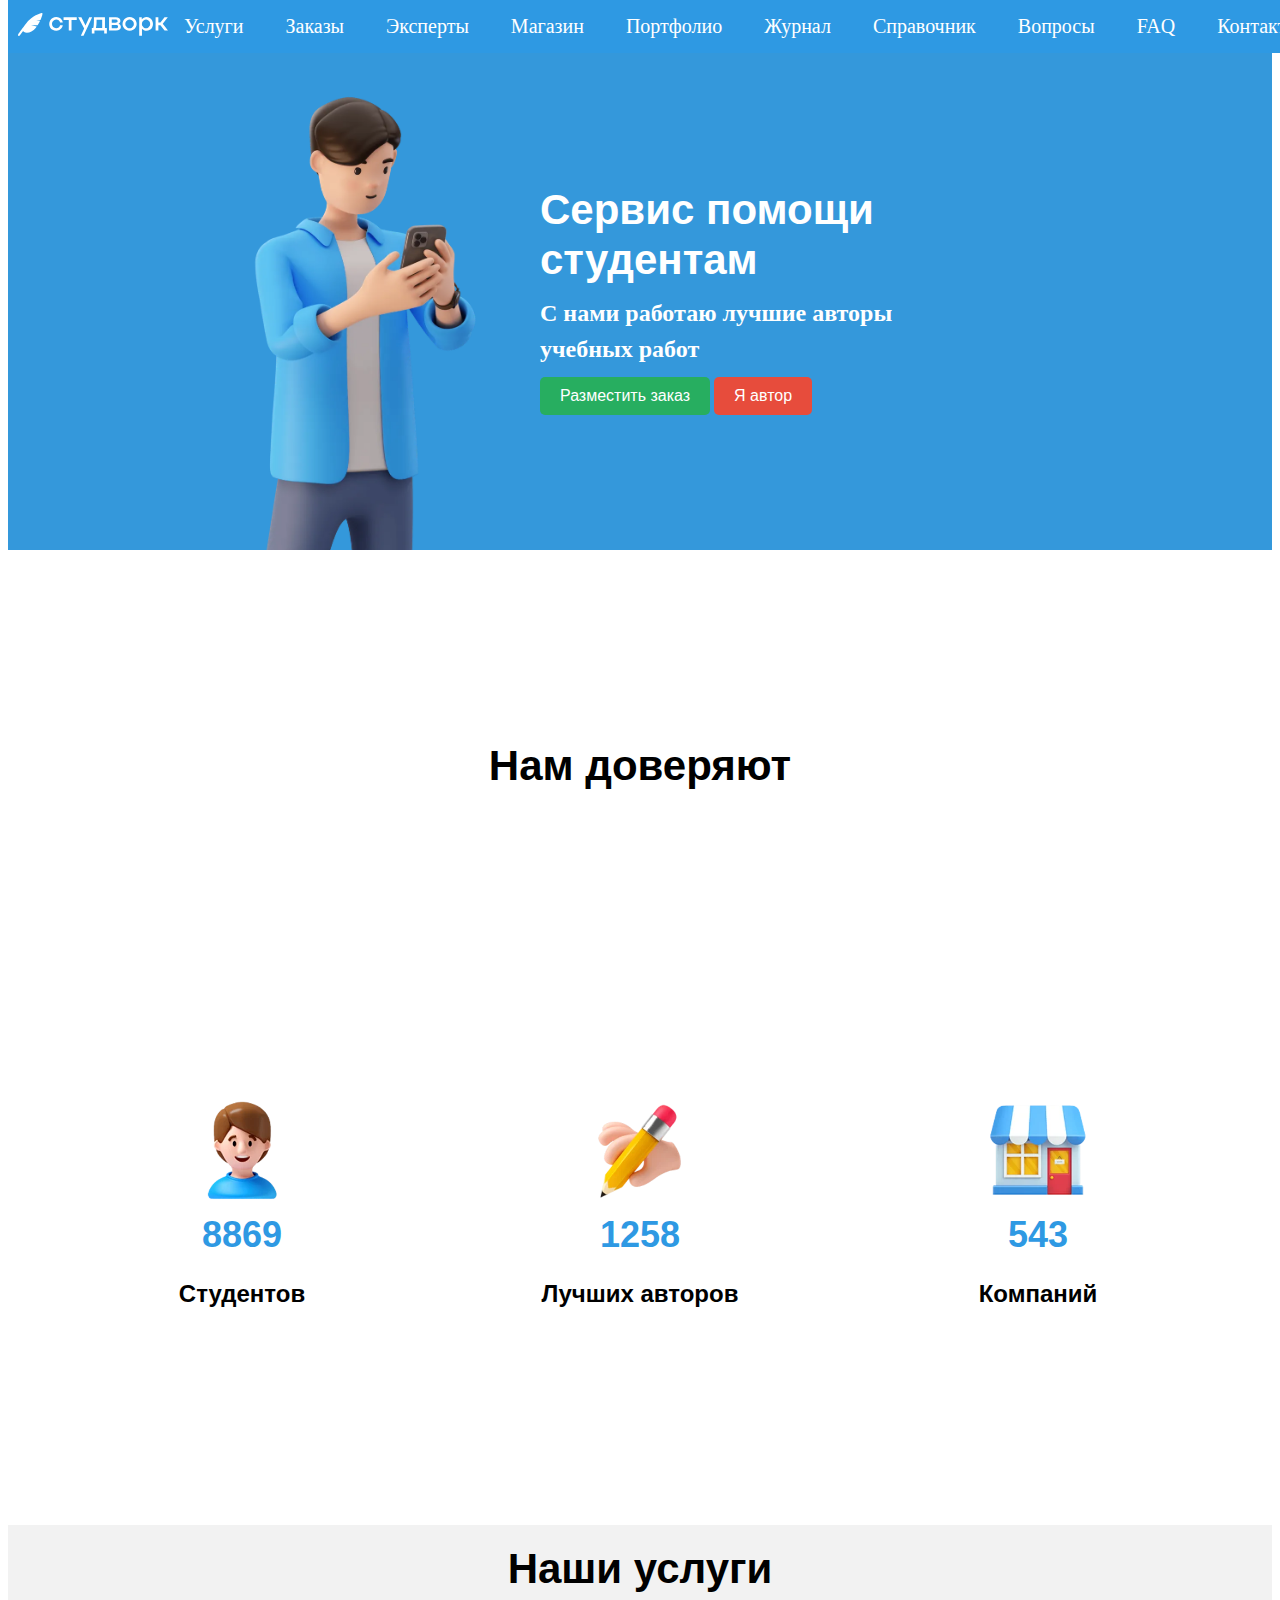
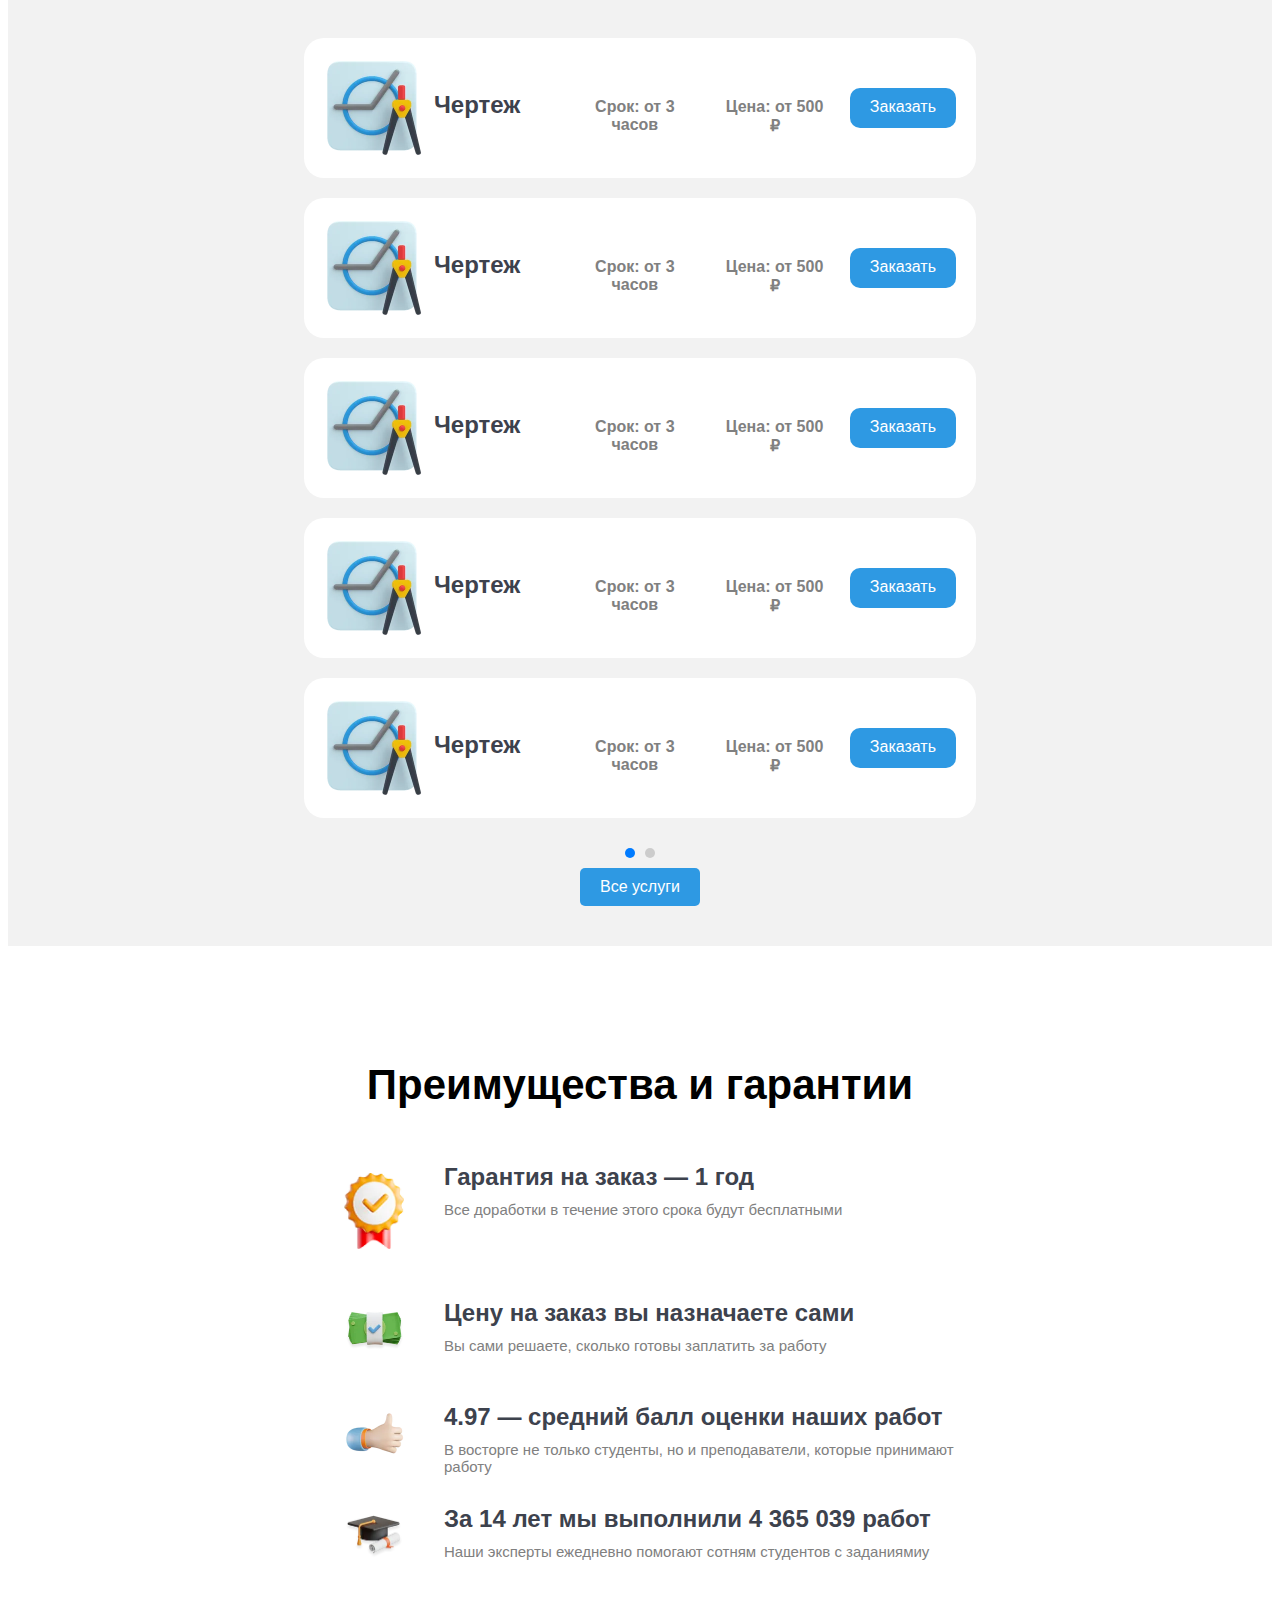
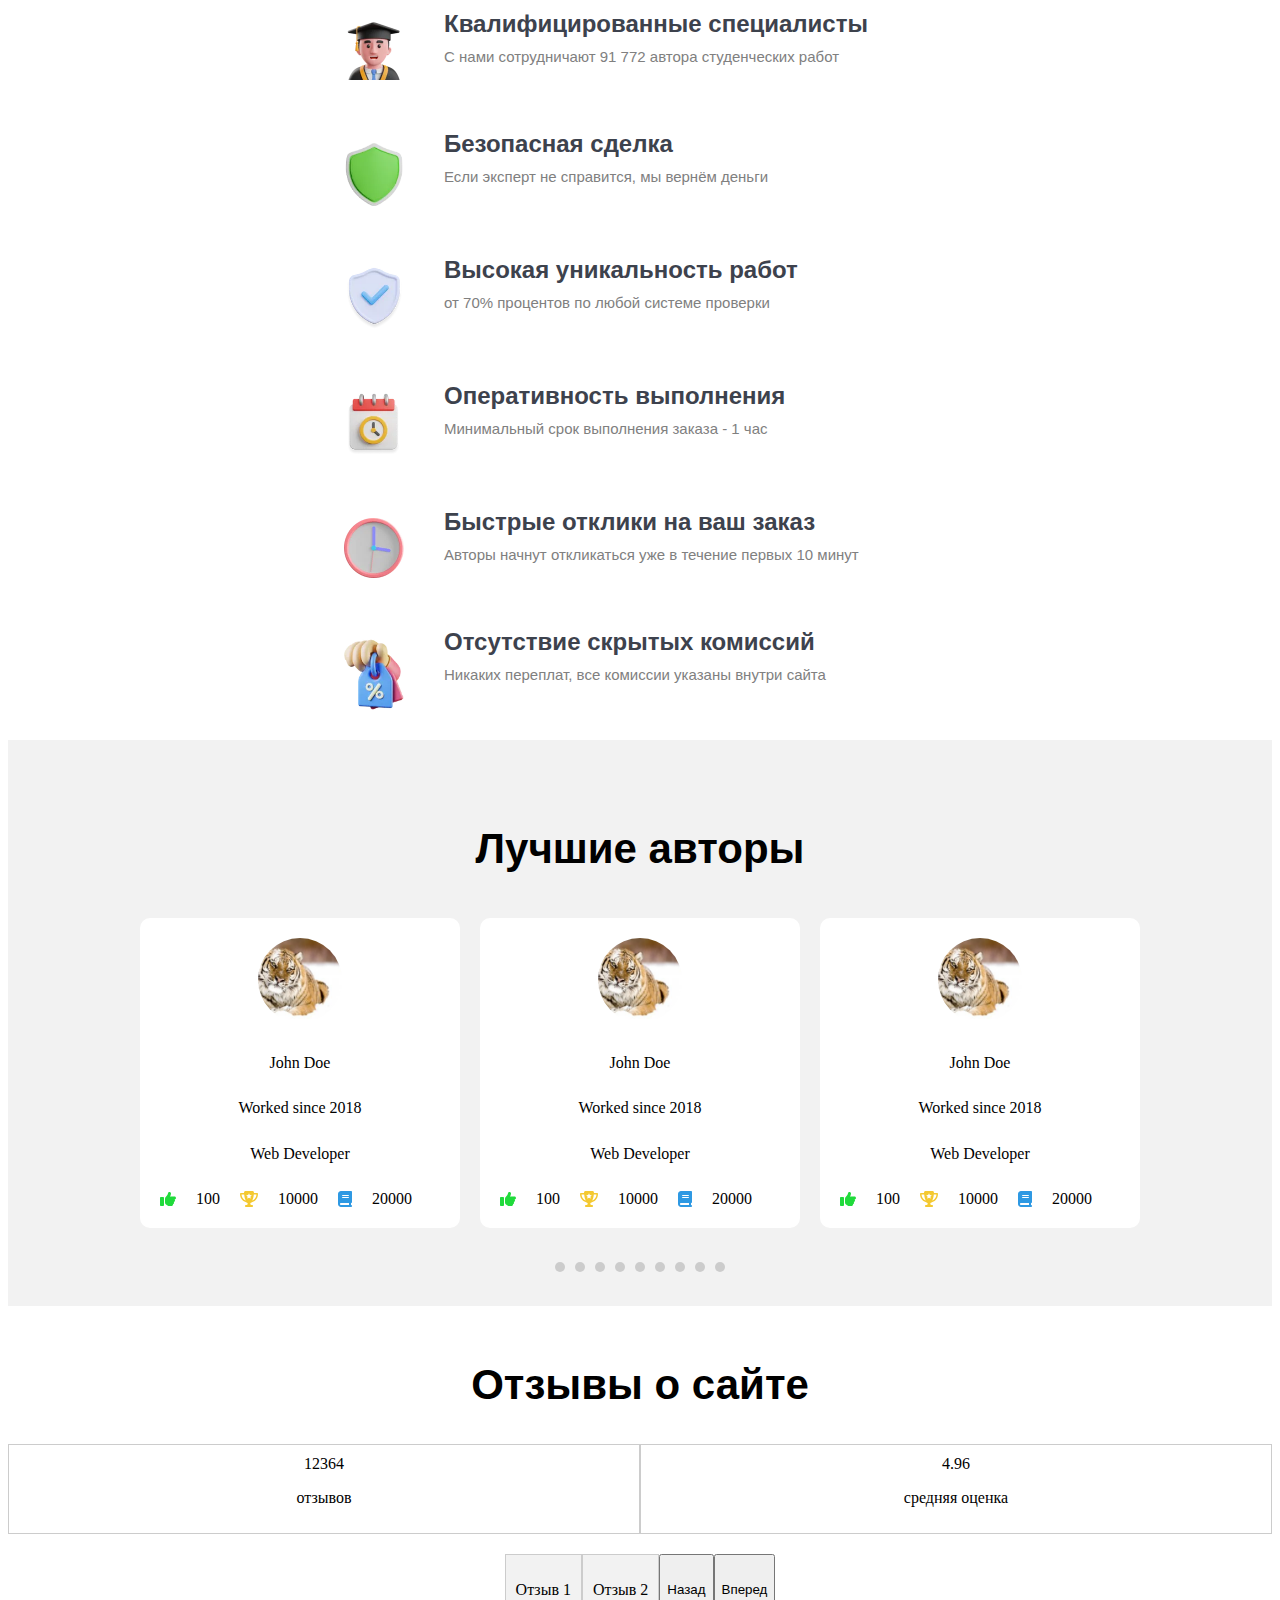
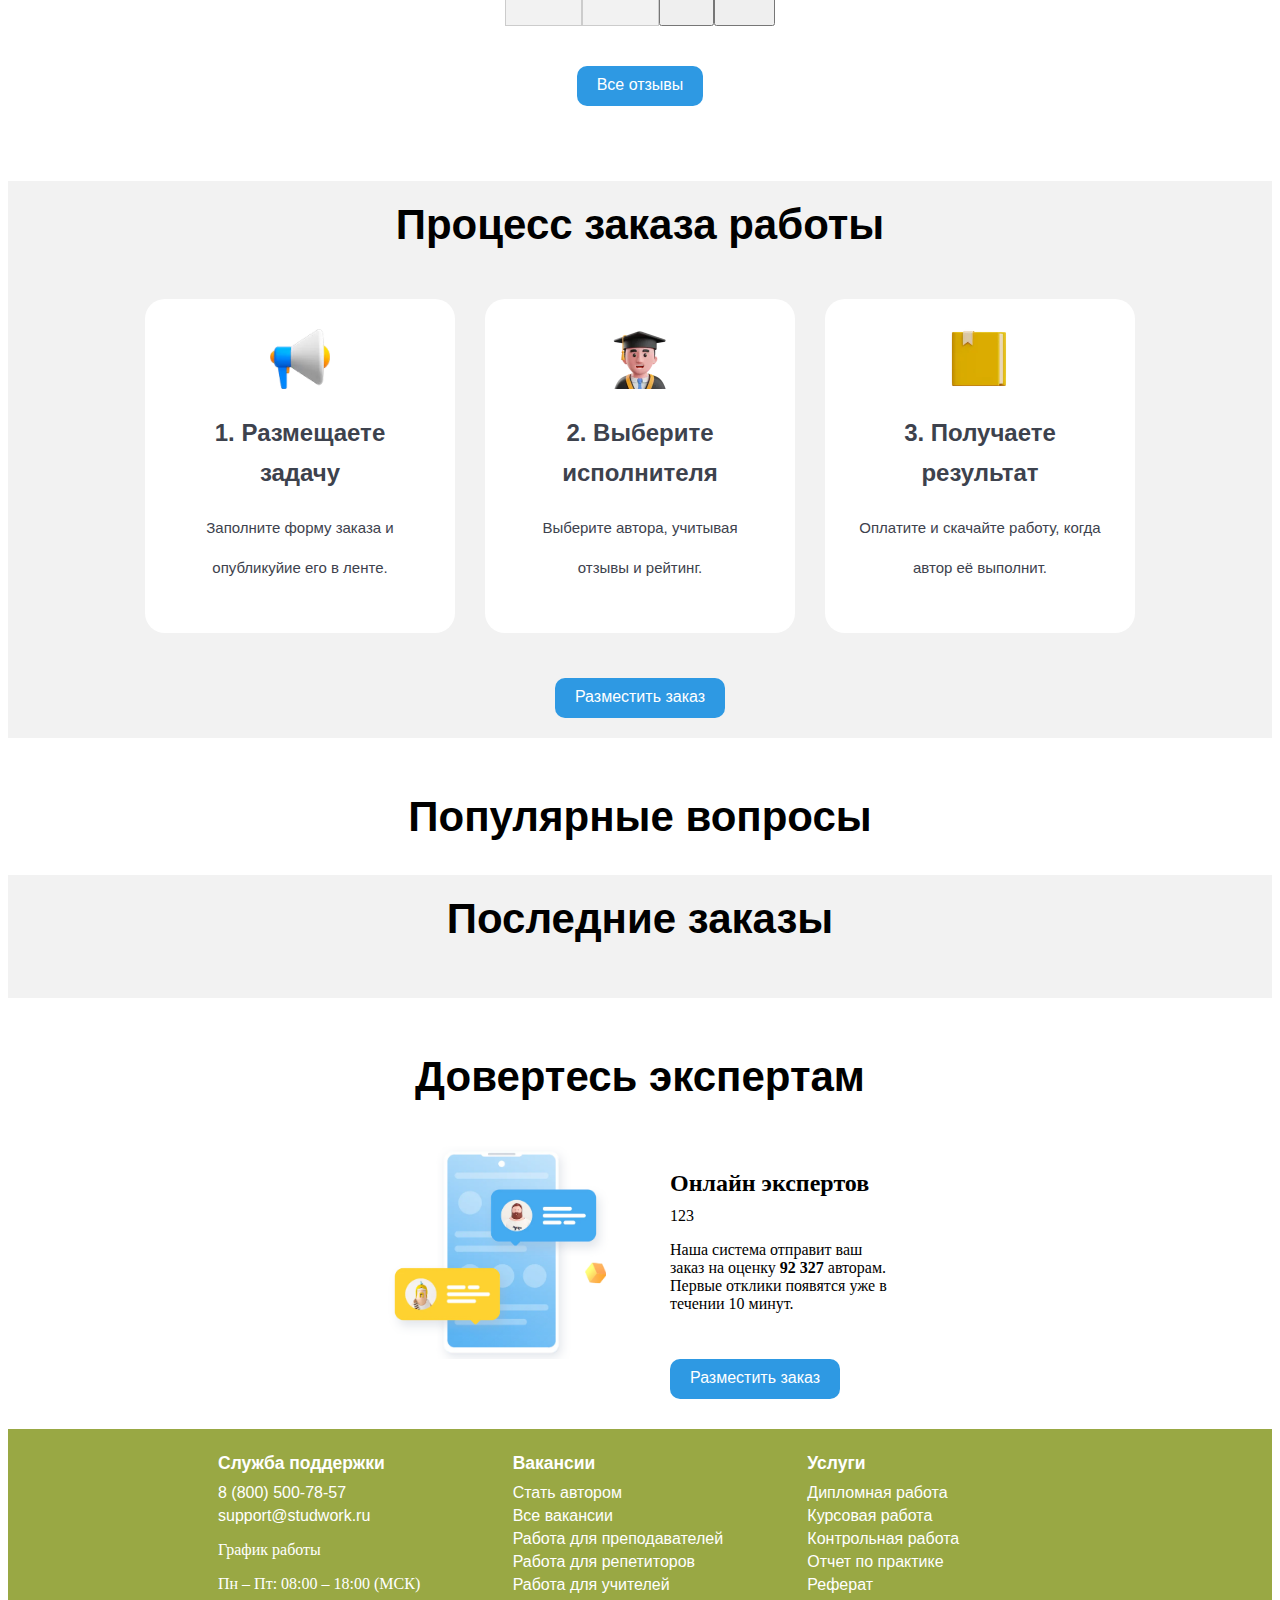
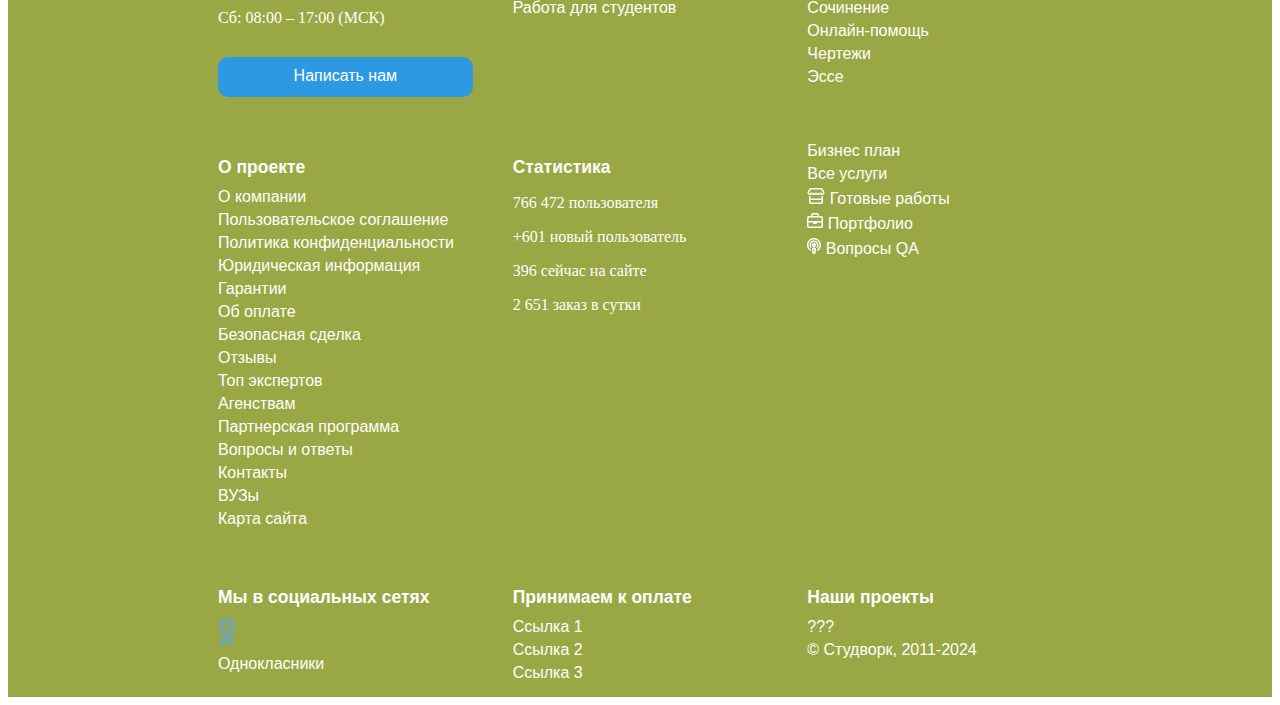
==== index.html @ 2b6cb451 "add studencheskie raboty" ====
<!DOCTYPE html>
<html>
 <head>
  <meta charset="utf-8">
  <link rel="stylesheet" href="styles/styles.css">
  <title>Биржа студенческих работ</title>
 </head>
 <body>
    <header>
        <div class="menu">
            <div class="logo">
                <a href="index.html">
                    <svg xmlns="http://www.w3.org/2000/svg" viewBox="0 0 800.1 122.2" fill="white" class="sf-icon-wrapper site-logo__img" data-v-65075598=""><g><path d="M69.2,65.7h35.4c5.4-8.5,9.8-16.8,13.3-24.3l-21-4.5H120c5.8-13.2,8.7-23.3,9.5-26c2.2-7.4,0.7-11.2-1.2-10.9
                        c-0.4,0.1-10,1.8-23.7,7.6C92,13,76.1,20.6,56.7,40.3c-13,13.1-55.6,73.8-55.6,73.8c-1.7,2.2-1.3,5.4,1,7.1c0.9,0.7,2,1,3.1,1
                        c1.5,0,3-0.7,4-2l18.1-23.8c1.1,1.7,6.3,8.9,20.3,8.9l0,0c14.9,0,33.5-9.4,47.9-26.7c1.7-2,3.2-4.2,4.6-6.3L69.2,65.7z"></path> <path d="M203.8,94.5c-7.1,0-13.4-1.6-19.1-4.8c-5.6-3.2-10.1-7.5-13.3-13s-4.8-11.7-4.8-18.6c0-6.8,1.6-13,4.9-18.5
                        c3.3-5.5,7.7-9.9,13.4-13.1s12-4.8,18.9-4.8c6.2,0,11.9,1.2,16.9,3.6s9.1,5.8,12.3,10.1s5.1,9.3,5.9,14.9h-14.5
                        c-1.2-4.7-3.6-8.4-7.3-11.1c-3.6-2.7-8.1-4.1-13.3-4.1c-4.3,0-8.1,1-11.5,3s-6.1,4.8-8,8.2c-2,3.5-2.9,7.4-2.9,11.7s1,8.2,2.9,11.7
                        c2,3.5,4.6,6.2,8,8.2s7.2,3,11.5,3c5.2,0,9.7-1.4,13.4-4.2s6.1-6.5,7.2-11.2h14.5c-0.8,5.6-2.9,10.6-6.1,15
                        c-3.2,4.4-7.3,7.8-12.4,10.2C215.4,93.3,209.9,94.5,203.8,94.5z"></path> <path d="M270.9,36.9h-27.8V23.2h70.3v13.7h-27.8v56.2h-14.7V36.9z"></path> <path d="M393.6,80h8c1.2-5.8,2.1-11.7,2.6-17.8s0.8-13.5,0.8-22.3c0-0.8,0-1.7,0-2.5s0-1.7,0-2.5c0-0.4,0-0.8,0-1.2
                        s0-0.8,0-1.2v-9.2h58.9v56.8H474v29.2h-14.1V93.1h-52v16.1h-14.1V80H393.6z M449.1,80V36.2h-29.8v3.6c0,8.6-0.3,16-0.8,22.2
                        c-0.6,6.2-1.4,12.2-2.7,18H449.1z"></path> <path d="M485.8,23.2h35.9c7.6,0,13.7,1.6,18,4.8c4.4,3.2,6.6,7.7,6.6,13.4c0,3.5-0.9,6.6-2.6,9.2
                        c-1.7,2.6-4.2,4.7-7.5,6.2v0.6c4.1,1.5,7.2,3.7,9.4,6.5c2.1,2.8,3.2,6.3,3.2,10.3c0,6-2.3,10.6-6.9,14s-11,5-19.2,5h-36.9V23.2z
                         M519.2,52.4c3.7,0,6.7-0.8,8.9-2.4c2.2-1.6,3.4-3.8,3.4-6.5s-1-4.9-3.1-6.5s-5-2.4-8.6-2.4h-19.6v17.9L519.2,52.4L519.2,52.4z
                         M521.4,81.8c3.9,0,7-0.8,9.2-2.4c2.2-1.6,3.3-3.9,3.3-6.8c0-2.8-1.1-5-3.4-6.6c-2.2-1.6-5.4-2.4-9.4-2.4h-21v18.2H521.4z"></path> <path d="M595.4,94.5c-7.1,0-13.5-1.6-19.2-4.8s-10.3-7.5-13.6-13.1c-3.3-5.5-5-11.7-5-18.5s1.7-13,5-18.5
                        s7.9-9.9,13.6-13.1c5.8-3.2,12.2-4.8,19.2-4.8c7.1,0,13.5,1.6,19.2,4.8c5.7,3.2,10.3,7.5,13.6,13.1c3.3,5.5,5,11.7,5,18.5
                        c0,6.7-1.7,12.8-5,18.4c-3.3,5.5-7.9,9.9-13.6,13.1C608.8,92.9,602.4,94.5,595.4,94.5z M595.4,81.1c4.4,0,8.3-1,11.7-2.9
                        c3.4-2,6.2-4.7,8.1-8.2c2-3.5,2.9-7.4,2.9-11.8c0-4.4-1-8.3-2.9-11.8c-2-3.5-4.7-6.2-8.1-8.2s-7.4-2.9-11.7-2.9
                        c-4.4,0-8.3,1-11.8,2.9c-3.5,2-6.2,4.7-8.1,8.1c-1.9,3.4-2.9,7.4-2.9,11.9c0,4.4,1,8.3,2.9,11.8c2,3.5,4.7,6.2,8.1,8.2
                        C587.1,80.1,591,81.1,595.4,81.1z"></path> <path d="M646.7,23.2h13.6v10.2c3-3.7,6.6-6.6,10.8-8.6c4.2-2,8.9-3,14.1-3c6.6,0,12.6,1.6,17.9,4.8
                        c5.3,3.2,9.5,7.5,12.5,13.1c3,5.5,4.5,11.7,4.5,18.5s-1.5,13-4.5,18.5s-7.2,9.9-12.6,13.1c-5.4,3.2-11.3,4.8-17.8,4.8
                        c-4.8,0-9.2-0.9-13.2-2.7c-4.1-1.8-7.6-4.4-10.6-7.6v36.8h-14.7L646.7,23.2L646.7,23.2z M683,81.1c4.1,0,7.8-1,11.2-3
                        c3.4-2,6-4.8,8-8.2c2-3.5,2.9-7.4,2.9-11.7s-1-8.2-2.9-11.7c-2-3.5-4.6-6.2-8-8.2s-7.1-3-11.2-3s-7.8,1-11.2,3
                        c-3.4,2-6,4.8-7.9,8.2C662,50,661,53.9,661,58.2s1,8.2,2.9,11.7s4.5,6.2,7.9,8.2C675.2,80.1,678.9,81.1,683,81.1z"></path> <path d="M734.1,23.2h14.7v28h11l22-28h17.5l-27.1,34.1l28,35.8h-18.3l-22-28.2h-11v28.2h-14.8V23.2z"></path> <polygon points="380.1,23.2 360.2,66.7 338.1,23.2 321.2,23.2 353,82.5 335.3,121.1 349.7,121.1 395.5,23.2"></polygon></g></svg>
                </a>
            </div>
            <ul class="menu-items">
                <li><a href="studencheskie-raboty.html">Услуги</a></li>
                <li><a href="#">Заказы</a></li>
                <li><a href="#">Эксперты</a></li>
                <li><a href="#">Магазин</a></li>
                <li><a href="#">Портфолио</a></li>
                <li><a href="#">Журнал</a></li>
                <li><a href="#">Справочник</a></li>
                <li><a href="#">Вопросы</a></li>
                <li><a href="#">FAQ</a></li>
                <li><a href="#">Контакты</a></li>
            </ul>
            <div class="search-icon">🔍</div>
            <button class="auth-button">Войти</button>
        </div>
    </header>
    <section class="orders">
        <div class="left-menu">
            <img src="img/boy-using-mobile.webp">
        </div>
        <div class="right-menu">
            <h1>Сервис помощи студентам</h1>
            <h2>С нами работаю лучшие авторы</h2>
            <h2>учебных работ</h2>
            <div>
                <a href="">Разместить заказ</a>
                <a href="">Я автор</a>
            </div>
        </div>
    </section>
    <section class="information" id="image-section">
        <h2>Нам доверяют</h2>
        <div class="item">
            <img src="img/students.webp" alt="Студенты">
            <div class="counter" data-target="9753">0</div>
            <h3>Студентов</h3>
        </div>
        <div class="item">
            <img src="img/authors.webp" alt="Лучших авторов">
            <div class="counter" data-target="1258">0</div>
            <h3>Лучших авторов</h3>
        </div>
        <div class="item">
            <img src="img/companies.webp" alt="Компаний">
            <div class="counter" data-target="572">0</div>
            <h3>Компаний</h3>
        </div>
    </section>
    <section id="services-section">
        <h2>Наши услуги</h2>
        <div class="services-container">
            <div class="service">
                <img src="img/chertezh.webp" alt="Графическое изображение">
                <h4>Чертеж</h4>
                <p>Срок: от 3 часов</p>
                <p>Цена: от 500 ₽</p>
                <a href="" class="service_btn">Заказать</a>
            </div>
            <div class="service">
                <img src="img/chertezh.webp" alt="Графическое изображение">
                <h4>Чертеж</h4>
                <p>Срок: от 3 часов</p>
                <p>Цена: от 500 ₽</p>
                <a href="" class="service_btn">Заказать</a>
            </div>
            <div class="service">
                <img src="img/chertezh.webp" alt="Графическое изображение">
                <h4>Чертеж</h4>
                <p>Срок: от 3 часов</p>
                <p>Цена: от 500 ₽</p>
                <a href="" class="service_btn">Заказать</a>
            </div>
            <div class="service">
                <img src="img/chertezh.webp" alt="Графическое изображение">
                <h4>Чертеж</h4>
                <p>Срок: от 3 часов</p>
                <p>Цена: от 500 ₽</p>
                <a href="" class="service_btn">Заказать</a>
            </div>
            <div class="service">
                <img src="img/chertezh.webp" alt="Графическое изображение">
                <h4>Чертеж</h4>
                <p>Срок: от 3 часов</p>
                <p>Цена: от 500 ₽</p>
                <a href="" class="service_btn">Заказать</a>
            </div>
            <div class="service">
                <img src="img/chertezh.webp" alt="Графическое изображение">
                <h4>Чертеж</h4>
                <p>Срок: от 3 часов</p>
                <p>Цена: от 500 ₽</p>
                <a href="" class="service_btn">Заказать</a>
            </div>
            <div class="service">
                <img src="img/chertezh.webp" alt="Графическое изображение">
                <h4>Чертеж</h4>
                <p>Срок: от 3 часов</p>
                <p>Цена: от 500 ₽</p>
                <a href="" class="service_btn">Заказать</a>
            </div>
            <div class="service">
                <img src="img/chertezh.webp" alt="Графическое изображение">
                <h4>Чертеж</h4>
                <p>Срок: от 3 часов</p>
                <p>Цена: от 500 ₽</p>
                <a href="" class="service_btn">Заказать</a>
            </div>
        </div>
        <div class="navigation">
            <div class="circle"></div>
            <div class="circle"></div>
        </div>
        <a href="#" class="all-services-btn">Все услуги</a>
    </section>
    <section class="advantage">
        <h2>Преимущества и гарантии</h2>
        <div class="content">
            <div class="content_item">
                <img src="img/advantage/reward.webp" alt="Гарантия на заказ">
                <div class="content_item_title">Гарантия на заказ — 1 год</div>
                <div class="content_item_details">Все доработки в течение этого срока будут бесплатными</div>
            </div>
            <div class="content_item">
                <img src="img/advantage/money.webp" alt="Цена на заказ">
                <div class="content_item_title">Цену на заказ вы назначаете сами</div>
                <div class="content_item_details">Вы сами решаете, сколько готовы заплатить за работу</div>
            </div>
            <div class="content_item">
                <img src="img/advantage/thumb-up-alt.webp" alt="OK">
                <div class="content_item_title">4.97 — средний балл оценки наших работ</div>
                <div class="content_item_details">В восторге не только студенты, но и преподаватели, которые принимают работу</div>
            </div>
            <div class="content_item">
                <img src="img/advantage/graduation-hat-with-scroll.webp" alt="За 14 лет мы выполнили 4 365 039 работ">
                <div class="content_item_title">За 14 лет мы выполнили 4 365 039 работ</div>
                <div class="content_item_details">Наши эксперты ежедневно помогают сотням студентов с заданиямиу</div>
            </div>
            <div class="content_item">
                <img src="img/advantage/graduate-student.webp" alt="Квалифицированные специалисты">
                <div class="content_item_title">Квалифицированные специалисты</div>
                <div class="content_item_details">С нами сотрудничают 91 772 автора студенческих работ</div>
            </div>
            <div class="content_item">
                <img src="img/advantage/green-shield.webp" alt="Безопасная сделка">
                <div class="content_item_title">Безопасная сделка</div>
                <div class="content_item_details">Если эксперт не справится, мы вернём деньги</div>
            </div>
            <div class="content_item">
                <img src="img/advantage/shield.webp" alt="Высокая уникальность работ">
                <div class="content_item_title">Высокая уникальность работ</div>
                <div class="content_item_details">от 70% процентов по любой системе проверки</div>
            </div>
            <div class="content_item">
                <img src="img/advantage/calendar-with-clock-alt.webp" alt="Оперативность выполнения">
                <div class="content_item_title">Оперативность выполнения</div>
                <div class="content_item_details">Минимальный срок выполнения заказа - 1 час</div>
            </div>
            <div class="content_item">
                <img src="img/advantage/clock.webp" alt="Быстрые отклики на ваш заказ">
                <div class="content_item_title">Быстрые отклики на ваш заказ</div>
                <div class="content_item_details">Авторы начнут откликаться уже в течение первых 10 минут</div>
            </div>
            <div class="content_item">
                <img src="img/advantage/discount.webp" alt="Отсутствие скрытых комиссий">
                <div class="content_item_title">Отсутствие скрытых комиссий</div>
                <div class="content_item_details">Никаких переплат, все комиссии указаны внутри сайта</div>
            </div>
        </div>
    </section>
    <section class="best-authors">
        <h2>Лучшие авторы</h2>
        <div class="authors-items">
            <div class="author-item">
                <div class="image-container">
                    <img src="img/user.jpg" alt="User Image">
                </div>
                <div class="user-name">John Doe</div>
                <div class="work-period">Worked since 2018</div>
                <div class="work-type">Web Developer</div>
                <div class="feedback">
                    <div class="feedback-item" data-tooltip="Количество положительных отзывов">
                        <svg xmlns="http://www.w3.org/2000/svg" focusable="false" fill="#20da3b" wight="16px" height="16px" ariahidden="true" 
                        role="img" data-icon="fas/thumbs-up" viewBox="0 0 512 512"  data-v-150fe51e="" ariaHidden="true">
                        <path d="M313.4 32.9c26 5.2 42.9 30.5 37.7 56.5l-2.3 11.4c-5.3 26.7-15.1 52.1-28.8 75.2H464c26.5 0 48 21.5 48 48c0 
                        25.3-19.5 46-44.3 47.9c7.7 8.5 12.3 19.8 12.3 32.1c0 23.4-16.8 42.9-38.9 47.1c4.4 7.2 6.9 15.8 6.9 24.9c0 21.3-13.9 
                        39.4-33.1 45.6c.7 3.3 1.1 6.8 1.1 10.4c0 26.5-21.5 48-48 48H294.5c-19 0-37.5-5.6-53.3-16.1l-38.5-25.7C176 420.4 160 
                        390.4 160 358.3V320 272 247.1c0-29.2 13.3-56.7 36-75l7.4-5.9c26.5-21.2 44.6-51 51.2-84.2l2.3-11.4c5.2-26 30.5-42.9 
                        56.5-37.7zM32 192H96c17.7 0 32 14.3 32 32V448c0 17.7-14.3 32-32 32H32c-17.7 0-32-14.3-32-32V224c0-17.7 14.3-32 32-32z">
                    </path></svg>
                        <span class="feedback-count">100</span>
                    </div>
                    <div class="feedback-item" data-tooltip="Рейтинг автора">
                        <svg xmlns="http://www.w3.org/2000/svg" focusable="false" ariahidden="true" role="img" data-icon="fas/trophy-star" 
                        viewBox="0 0 576 512"  data-v-150fe51e="" fill="#f4c931" wight="16px" height="16px" ariaHidden="true">
                        <path d="M176 0H400c26.5 0 48.1 21.8 47.1 48.2c-.2 5.3-.4 10.6-.7 15.8H552c13.3 0 24 10.7 24 24c0 91.7-31.9 155.7-75 
                        199.5c-42.5 43.2-94.6 65.2-133.4 76.5C344 370.8 328 390.5 328 410.1c0 21 17 37.9 37.9 37.9H384c17.7 0 32 14.3 32 32s-14.3 
                        32-32 32H192c-17.7 0-32-14.3-32-32s14.3-32 32-32h18.1c21 0 37.9-17 37.9-37.9c0-19.6-16-39.3-39.6-46.1c-38.9-11.3-90.9-33.3
                        -133.4-76.5C31.9 243.7 0 179.7 0 88C0 74.7 10.7 64 24 64H129.6c-.3-5.2-.5-10.4-.7-15.8C127.9 21.8 149.5 0 176 0zM133.2 
                        112H48.9c4.9 66 29.8 110.8 60.3 141.8c23.7 24 51.4 40.4 77.6 51.6c-23.4-40.3-44.2-101.2-53.5-193.4zm256 193.4c26.2-11.2 
                        53.9-27.6 77.6-51.6c30.5-31 55.4-75.8 60.3-141.8H442.7c-9.4 92.2-30.1 153.1-53.5 193.4zm-94-218.9c-2.9-5.9-11.4-5.9-14.3 
                        0l-19.2 38.9c-1.2 2.4-3.4 4-6 4.4L212.7 136c-6.6 1-9.2 9-4.4 13.6l31 30.2c1.9 1.8 2.7 4.5 2.3 7.1l-7.3 42.7c-1.1 6.5 5.7 
                        11.5 11.6 8.4L284.3 218c2.3-1.2 5.1-1.2 7.4 0l38.4 20.2c5.9 3.1 12.7-1.9 11.6-8.4L334.4 187c-.4-2.6 .4-5.2 2.3-7.1l31-30.2
                        c4.7-4.6 2.1-12.7-4.4-13.6l-42.9-6.2c-2.6-.4-4.9-2-6-4.4L295.2 86.5z"></path></svg>
                        <span class="rating-count">10000</span>
                    </div>
                    <div class="feedback-item" data-tooltip="Всего выполненных заказов">
                        <svg xmlns="http://www.w3.org/2000/svg" focusable="false" ariahidden="true" role="img" data-icon="fas/book" 
                        viewBox="0 0 448 512"  data-v-150fe51e="" fill="#2e99e3" wight="16px" height="16px" ariaHidden="true">
                        <path d="M96 0C43 0 0 43 0 96V416c0 53 43 96 96 96H384h32c17.7 0 32-14.3 32-32s-14.3-32-32-32V384c17.7 0 32-14.3 
                        32-32V32c0-17.7-14.3-32-32-32H384 96zm0 384H352v64H96c-17.7 0-32-14.3-32-32s14.3-32 32-32zm32-240c0-8.8 7.2-16 
                        16-16H336c8.8 0 16 7.2 16 16s-7.2 16-16 16H144c-8.8 0-16-7.2-16-16zm16 48H336c8.8 0 16 7.2 16 16s-7.2 16-16 
                        16H144c-8.8 0-16-7.2-16-16s7.2-16 16-16z"></path></svg>
                        <span class="orders-count">20000</span>
                    </div>
                </div>
            </div>
            <div class="author-item">
                <div class="image-container">
                    <img src="img/user.jpg" alt="User Image">
                </div>
                <div class="user-name">John Doe</div>
                <div class="work-period">Worked since 2018</div>
                <div class="work-type">Web Developer</div>
                <div class="feedback">
                    <div class="feedback-item" data-tooltip="Количество положительных отзывов">
                        <svg xmlns="http://www.w3.org/2000/svg" focusable="false" fill="#20da3b" wight="16px" height="16px" ariahidden="true" 
                        role="img" data-icon="fas/thumbs-up" viewBox="0 0 512 512"  data-v-150fe51e="" ariaHidden="true">
                        <path d="M313.4 32.9c26 5.2 42.9 30.5 37.7 56.5l-2.3 11.4c-5.3 26.7-15.1 52.1-28.8 75.2H464c26.5 0 48 21.5 48 48c0 
                        25.3-19.5 46-44.3 47.9c7.7 8.5 12.3 19.8 12.3 32.1c0 23.4-16.8 42.9-38.9 47.1c4.4 7.2 6.9 15.8 6.9 24.9c0 21.3-13.9 
                        39.4-33.1 45.6c.7 3.3 1.1 6.8 1.1 10.4c0 26.5-21.5 48-48 48H294.5c-19 0-37.5-5.6-53.3-16.1l-38.5-25.7C176 420.4 160 
                        390.4 160 358.3V320 272 247.1c0-29.2 13.3-56.7 36-75l7.4-5.9c26.5-21.2 44.6-51 51.2-84.2l2.3-11.4c5.2-26 30.5-42.9 
                        56.5-37.7zM32 192H96c17.7 0 32 14.3 32 32V448c0 17.7-14.3 32-32 32H32c-17.7 0-32-14.3-32-32V224c0-17.7 14.3-32 32-32z">
                    </path></svg>
                        <span class="feedback-count">100</span>
                    </div>
                    <div class="feedback-item" data-tooltip="Рейтинг автора">
                        <svg xmlns="http://www.w3.org/2000/svg" focusable="false" ariahidden="true" role="img" data-icon="fas/trophy-star" 
                        viewBox="0 0 576 512"  data-v-150fe51e="" fill="#f4c931" wight="16px" height="16px" ariaHidden="true">
                        <path d="M176 0H400c26.5 0 48.1 21.8 47.1 48.2c-.2 5.3-.4 10.6-.7 15.8H552c13.3 0 24 10.7 24 24c0 91.7-31.9 155.7-75 
                        199.5c-42.5 43.2-94.6 65.2-133.4 76.5C344 370.8 328 390.5 328 410.1c0 21 17 37.9 37.9 37.9H384c17.7 0 32 14.3 32 32s-14.3 
                        32-32 32H192c-17.7 0-32-14.3-32-32s14.3-32 32-32h18.1c21 0 37.9-17 37.9-37.9c0-19.6-16-39.3-39.6-46.1c-38.9-11.3-90.9-33.3
                        -133.4-76.5C31.9 243.7 0 179.7 0 88C0 74.7 10.7 64 24 64H129.6c-.3-5.2-.5-10.4-.7-15.8C127.9 21.8 149.5 0 176 0zM133.2 
                        112H48.9c4.9 66 29.8 110.8 60.3 141.8c23.7 24 51.4 40.4 77.6 51.6c-23.4-40.3-44.2-101.2-53.5-193.4zm256 193.4c26.2-11.2 
                        53.9-27.6 77.6-51.6c30.5-31 55.4-75.8 60.3-141.8H442.7c-9.4 92.2-30.1 153.1-53.5 193.4zm-94-218.9c-2.9-5.9-11.4-5.9-14.3 
                        0l-19.2 38.9c-1.2 2.4-3.4 4-6 4.4L212.7 136c-6.6 1-9.2 9-4.4 13.6l31 30.2c1.9 1.8 2.7 4.5 2.3 7.1l-7.3 42.7c-1.1 6.5 5.7 
                        11.5 11.6 8.4L284.3 218c2.3-1.2 5.1-1.2 7.4 0l38.4 20.2c5.9 3.1 12.7-1.9 11.6-8.4L334.4 187c-.4-2.6 .4-5.2 2.3-7.1l31-30.2
                        c4.7-4.6 2.1-12.7-4.4-13.6l-42.9-6.2c-2.6-.4-4.9-2-6-4.4L295.2 86.5z"></path></svg>
                        <span class="rating-count">10000</span>
                    </div>
                    <div class="feedback-item" data-tooltip="Всего выполненных заказов">
                        <svg xmlns="http://www.w3.org/2000/svg" focusable="false" ariahidden="true" role="img" data-icon="fas/book" 
                        viewBox="0 0 448 512"  data-v-150fe51e="" fill="#2e99e3" wight="16px" height="16px" ariaHidden="true">
                        <path d="M96 0C43 0 0 43 0 96V416c0 53 43 96 96 96H384h32c17.7 0 32-14.3 32-32s-14.3-32-32-32V384c17.7 0 32-14.3 
                        32-32V32c0-17.7-14.3-32-32-32H384 96zm0 384H352v64H96c-17.7 0-32-14.3-32-32s14.3-32 32-32zm32-240c0-8.8 7.2-16 
                        16-16H336c8.8 0 16 7.2 16 16s-7.2 16-16 16H144c-8.8 0-16-7.2-16-16zm16 48H336c8.8 0 16 7.2 16 16s-7.2 16-16 
                        16H144c-8.8 0-16-7.2-16-16s7.2-16 16-16z"></path></svg>
                        <span class="orders-count">20000</span>
                    </div>
                </div>
            </div>
            <div class="author-item">
                <div class="image-container">
                    <img src="img/user.jpg" alt="User Image">
                </div>
                <div class="user-name">John Doe</div>
                <div class="work-period">Worked since 2018</div>
                <div class="work-type">Web Developer</div>
                <div class="feedback">
                    <div class="feedback-item" data-tooltip="Количество положительных отзывов">
                        <svg xmlns="http://www.w3.org/2000/svg" focusable="false" fill="#20da3b" wight="16px" height="16px" ariahidden="true" 
                        role="img" data-icon="fas/thumbs-up" viewBox="0 0 512 512"  data-v-150fe51e="" ariaHidden="true">
                        <path d="M313.4 32.9c26 5.2 42.9 30.5 37.7 56.5l-2.3 11.4c-5.3 26.7-15.1 52.1-28.8 75.2H464c26.5 0 48 21.5 48 48c0 
                        25.3-19.5 46-44.3 47.9c7.7 8.5 12.3 19.8 12.3 32.1c0 23.4-16.8 42.9-38.9 47.1c4.4 7.2 6.9 15.8 6.9 24.9c0 21.3-13.9 
                        39.4-33.1 45.6c.7 3.3 1.1 6.8 1.1 10.4c0 26.5-21.5 48-48 48H294.5c-19 0-37.5-5.6-53.3-16.1l-38.5-25.7C176 420.4 160 
                        390.4 160 358.3V320 272 247.1c0-29.2 13.3-56.7 36-75l7.4-5.9c26.5-21.2 44.6-51 51.2-84.2l2.3-11.4c5.2-26 30.5-42.9 
                        56.5-37.7zM32 192H96c17.7 0 32 14.3 32 32V448c0 17.7-14.3 32-32 32H32c-17.7 0-32-14.3-32-32V224c0-17.7 14.3-32 32-32z">
                    </path></svg>
                        <span class="feedback-count">100</span>
                    </div>
                    <div class="feedback-item" data-tooltip="Рейтинг автора">
                        <svg xmlns="http://www.w3.org/2000/svg" focusable="false" ariahidden="true" role="img" data-icon="fas/trophy-star" 
                        viewBox="0 0 576 512"  data-v-150fe51e="" fill="#f4c931" wight="16px" height="16px" ariaHidden="true">
                        <path d="M176 0H400c26.5 0 48.1 21.8 47.1 48.2c-.2 5.3-.4 10.6-.7 15.8H552c13.3 0 24 10.7 24 24c0 91.7-31.9 155.7-75 
                        199.5c-42.5 43.2-94.6 65.2-133.4 76.5C344 370.8 328 390.5 328 410.1c0 21 17 37.9 37.9 37.9H384c17.7 0 32 14.3 32 32s-14.3 
                        32-32 32H192c-17.7 0-32-14.3-32-32s14.3-32 32-32h18.1c21 0 37.9-17 37.9-37.9c0-19.6-16-39.3-39.6-46.1c-38.9-11.3-90.9-33.3
                        -133.4-76.5C31.9 243.7 0 179.7 0 88C0 74.7 10.7 64 24 64H129.6c-.3-5.2-.5-10.4-.7-15.8C127.9 21.8 149.5 0 176 0zM133.2 
                        112H48.9c4.9 66 29.8 110.8 60.3 141.8c23.7 24 51.4 40.4 77.6 51.6c-23.4-40.3-44.2-101.2-53.5-193.4zm256 193.4c26.2-11.2 
                        53.9-27.6 77.6-51.6c30.5-31 55.4-75.8 60.3-141.8H442.7c-9.4 92.2-30.1 153.1-53.5 193.4zm-94-218.9c-2.9-5.9-11.4-5.9-14.3 
                        0l-19.2 38.9c-1.2 2.4-3.4 4-6 4.4L212.7 136c-6.6 1-9.2 9-4.4 13.6l31 30.2c1.9 1.8 2.7 4.5 2.3 7.1l-7.3 42.7c-1.1 6.5 5.7 
                        11.5 11.6 8.4L284.3 218c2.3-1.2 5.1-1.2 7.4 0l38.4 20.2c5.9 3.1 12.7-1.9 11.6-8.4L334.4 187c-.4-2.6 .4-5.2 2.3-7.1l31-30.2
                        c4.7-4.6 2.1-12.7-4.4-13.6l-42.9-6.2c-2.6-.4-4.9-2-6-4.4L295.2 86.5z"></path></svg>
                        <span class="rating-count">10000</span>
                    </div>
                    <div class="feedback-item" data-tooltip="Всего выполненных заказов">
                        <svg xmlns="http://www.w3.org/2000/svg" focusable="false" ariahidden="true" role="img" data-icon="fas/book" 
                        viewBox="0 0 448 512"  data-v-150fe51e="" fill="#2e99e3" wight="16px" height="16px" ariaHidden="true">
                        <path d="M96 0C43 0 0 43 0 96V416c0 53 43 96 96 96H384h32c17.7 0 32-14.3 32-32s-14.3-32-32-32V384c17.7 0 32-14.3 
                        32-32V32c0-17.7-14.3-32-32-32H384 96zm0 384H352v64H96c-17.7 0-32-14.3-32-32s14.3-32 32-32zm32-240c0-8.8 7.2-16 
                        16-16H336c8.8 0 16 7.2 16 16s-7.2 16-16 16H144c-8.8 0-16-7.2-16-16zm16 48H336c8.8 0 16 7.2 16 16s-7.2 16-16 
                        16H144c-8.8 0-16-7.2-16-16s7.2-16 16-16z"></path></svg>
                        <span class="orders-count">20000</span>
                    </div>
                </div>
            </div>
            <div class="author-item">
                <div class="image-container">
                    <img src="img/user.jpg" alt="User Image">
                </div>
                <div class="user-name">John Doe</div>
                <div class="work-period">Worked since 2018</div>
                <div class="work-type">Web Developer</div>
                <div class="feedback">
                    <div class="feedback-item" data-tooltip="Количество положительных отзывов">
                        <img src="feedback1.jpg" alt="Positive Feedback">
                        <span class="feedback-count">100</span>
                    </div>
                    <div class="feedback-item" data-tooltip="Рейтинг автора">
                        <img src="rating.jpg" alt="Rating">
                        <span class="rating-count">4.5</span>
                    </div>
                    <div class="feedback-item" data-tooltip="Всего выполненных заказов">
                        <img src="orders.jpg" alt="Orders">
                        <span class="orders-count">150</span>
                    </div>
                </div>
            </div>
            <div class="author-item">
                <div class="image-container">
                    <img src="image.jpg" alt="User Image">
                </div>
                <div class="user-name">John Doe</div>
                <div class="work-period">Worked since 2018</div>
                <div class="work-type">Web Developer</div>
                <div class="feedback">
                    <div class="feedback-item" data-tooltip="Количество положительных отзывов">
                        <img src="feedback1.jpg" alt="Positive Feedback">
                        <span class="feedback-count">100</span>
                    </div>
                    <div class="feedback-item" data-tooltip="Рейтинг автора">
                        <img src="rating.jpg" alt="Rating">
                        <span class="rating-count">4.5</span>
                    </div>
                    <div class="feedback-item" data-tooltip="Всего выполненных заказов">
                        <img src="orders.jpg" alt="Orders">
                        <span class="orders-count">150</span>
                    </div>
                </div>
            </div>
            <div class="author-item">
                <div class="image-container">
                    <img src="image.jpg" alt="User Image">
                </div>
                <div class="user-name">John Doe</div>
                <div class="work-period">Worked since 2018</div>
                <div class="work-type">Web Developer</div>
                <div class="feedback">
                    <div class="feedback-item" data-tooltip="Количество положительных отзывов">
                        <img src="feedback1.jpg" alt="Positive Feedback">
                        <span class="feedback-count">100</span>
                    </div>
                    <div class="feedback-item" data-tooltip="Рейтинг автора">
                        <img src="rating.jpg" alt="Rating">
                        <span class="rating-count">4.5</span>
                    </div>
                    <div class="feedback-item" data-tooltip="Всего выполненных заказов">
                        <img src="orders.jpg" alt="Orders">
                        <span class="orders-count">150</span>
                    </div>
                </div>
            </div>
            <div class="author-item">
                <div class="image-container">
                    <img src="image.jpg" alt="User Image">
                </div>
                <div class="user-name">John Doe</div>
                <div class="work-period">Worked since 2018</div>
                <div class="work-type">Web Developer</div>
                <div class="feedback">
                    <div class="feedback-item" data-tooltip="Количество положительных отзывов">
                        <img src="feedback1.jpg" alt="Positive Feedback">
                        <span class="feedback-count">100</span>
                    </div>
                    <div class="feedback-item" data-tooltip="Рейтинг автора">
                        <img src="rating.jpg" alt="Rating">
                        <span class="rating-count">4.5</span>
                    </div>
                    <div class="feedback-item" data-tooltip="Всего выполненных заказов">
                        <img src="orders.jpg" alt="Orders">
                        <span class="orders-count">150</span>
                    </div>
                </div>
            </div>
            <div class="author-item">
                <div class="image-container">
                    <img src="image.jpg" alt="User Image">
                </div>
                <div class="user-name">John Doe</div>
                <div class="work-period">Worked since 2018</div>
                <div class="work-type">Web Developer</div>
                <div class="feedback">
                    <div class="feedback-item" data-tooltip="Количество положительных отзывов">
                        <img src="feedback1.jpg" alt="Positive Feedback">
                        <span class="feedback-count">100</span>
                    </div>
                    <div class="feedback-item" data-tooltip="Рейтинг автора">
                        <img src="rating.jpg" alt="Rating">
                        <span class="rating-count">4.5</span>
                    </div>
                    <div class="feedback-item" data-tooltip="Всего выполненных заказов">
                        <img src="orders.jpg" alt="Orders">
                        <span class="orders-count">150</span>
                    </div>
                </div>
            </div>
            <div class="author-item">
                <div class="image-container">
                    <img src="image.jpg" alt="User Image">
                </div>
                <div class="user-name">John Doe</div>
                <div class="work-period">Worked since 2018</div>
                <div class="work-type">Web Developer</div>
                <div class="feedback">
                    <div class="feedback-item" data-tooltip="Количество положительных отзывов">
                        <img src="feedback1.jpg" alt="Positive Feedback">
                        <span class="feedback-count">100</span>
                    </div>
                    <div class="feedback-item" data-tooltip="Рейтинг автора">
                        <img src="rating.jpg" alt="Rating">
                        <span class="rating-count">4.5</span>
                    </div>
                    <div class="feedback-item" data-tooltip="Всего выполненных заказов">
                        <img src="orders.jpg" alt="Orders">
                        <span class="orders-count">150</span>
                    </div>
                </div>
            </div>
        </div>
        <div class="pagination"></div>
    </section>
    <section class="reviews-site">
        <h2 class="title-page">Отзывы о сайте</h2>
        <div class="container-reviews-site">
            <div class="block-reviews-site">
                <div class="block-review">
                    <span>12364</span>
                    <p>отзывов</p>
                </div>
                <div class="block-review">
                    <span>4.96</span>
                    <p>средняя оценка</p>
                </div>
            </div>
            <div class="block-reviews-site">
                <div class="reviews">
                    <div class="review">
                        <p>Отзыв 1</p>
                    </div>
                    <div class="review">
                        <p>Отзыв 2</p>
                    </div>
                    <button class="prev">Назад</button>
                    <button class="next">Вперед</button>
                </div>
            </div>
            <div class="block-reviews-site">
                <a href="#" class="service_btn">Все отзывы</a>
            </div>
        </div>
    </section>
    <section class="work-order">
        <h2 class="title-page">Процесс заказа работы</h2>
        <div class="items-work-order">
            <div class="item-work-order">
                <img src="img/advantage/megaphone.webp">
                <h3>1. Размещаете задачу</h3>
                <p>Заполните форму заказа и опубликуйие его в ленте.</p>
            </div>
            <div class="item-work-order">
                <img src="img/advantage/graduate-student.webp">
                <h3>2. Выберите исполнителя</h3>
                <p>Выберите автора, учитывая отзывы и рейтинг.</p>
            </div>
            <div class="item-work-order">
                <img src="img/advantage/yellow-book.webp">
                <h3>3. Получаете результат</h3>
                <p>Оплатите и скачайте работу, когда автор её выполнит.</p>
            </div>
        </div>
        <a href="#" class="service_btn">Разместить заказ</a>
    </section>
    <section class="popular-questions">
        <h2 class="title-page">Популярные вопросы</h2>
    </section>
    <section class="latest-orders">
        <h2 class="title-page">Последние заказы</h2>
    </section>
    <section class="page-online-experts">
        <h2 class="title-page">Довертесь экспертам</h2>
        <div class="online-experts">
            <div class="item-online-experts">
                <img src="img/online-experts.png" alt="Онлайн эксперты">
            </div>
            <div class="item-online-experts">
                <h3>Онлайн экспертов</h3>
                <span>123</span>
                <p>Наша система отправит ваш заказ на оценку <strong>92 327</strong> авторам. Первые отклики появятся уже в течении 10 минут.</p>
                <a href="#" class="service_btn">Разместить заказ</a>
            </div>
        </div>
    </section>
    <footer>
        <div class="footer-container">
            <div class="footer-item">
                <h2>Служба поддержки</h2>
                <a href="#">8 (800) 500-78-57</a>
                <a href="#">support@studwork.ru</a>
                <p>График работы</p>
                <p>Пн – Пт: 08:00 – 18:00 (МСК)</p>
                <p>Сб: 08:00 – 17:00 (МСК)</p>
                <a href="" class="service_btn">Написать нам</a>
            </div>
            <div class="footer-item">
                <h2>Вакансии</h2>
                <a href="#">Стать автором</a>
                <a href="#">Все вакансии</a>
                <a href="#">Работа для преподавателей</a>
                <a href="#">Работа для репетиторов</a>
                <a href="#">Работа для учителей</a>
                <a href="#">Работа для студентов</a>
            </div>
            <div class="footer-item">
                <h2>Услуги</h2>
                <a href="#">Дипломная работа</a>
                <a href="#">Курсовая работа</a>
                <a href="#">Контрольная работа</a>
                <a href="#">Отчет по практике</a>
                <a href="#">Реферат</a>
                <a href="#">Сочинение</a>
                <a href="#">Онлайн-помощь</a>
                <a href="#">Чертежи</a>
                <a href="#">Эссе</a>
            </div>
            <div class="footer-item">
                <h2>О проекте</h2>
                <a href="#">О компании</a>
                <a href="#">Пользовательское соглашение</a>
                <a href="#">Политика конфиденциальности</a>
                <a href="#">Юридическая информация</a>
                <a href="#">Гарантии</a>
                <a href="#">Об оплате</a>
                <a href="#">Безопасная сделка</a>
                <a href="#">Отзывы</a>
                <a href="#">Топ экспертов</a>
                <a href="#">Агенствам</a>
                <a href="#">Партнерская программа</a>
                <a href="#">Вопросы и ответы</a>
                <a href="#">Контакты</a>
                <a href="#">ВУЗы</a>
                <a href="#">Карта сайта</a>
            </div>
            <div class="footer-item">
                <h2>Статистика</h2>
                <p>766 472 пользователя</p>
                <p>+601 новый пользователь</p>
                <p>396 сейчас на сайте</p>
                <p>2 651 заказ в сутки</p>
            </div>
            <div class="footer-item">
                <a href="#">Бизнес план</a>
                <a href="#">Все услуги</a>
                <a href="#">
                    <svg xmlns="http://www.w3.org/2000/svg" focusable="false" ariahidden="true" role="img" data-icon="far/store" 
                    viewBox="0 0 576 512" fill="white" wight="16px" height="16px" ariaHidden="true"><path d="M483.4 224C463.8 224 445.8 217.5 431.3 206.8C426.5 203.3 
                    422.2 199.4 418.3 195C414.4 199.3 410.1 203.2 405.4 206.7C390.9 217.5 372.8 224 353.1 224C333.5 224 315.6 217.6 301.1 
                    206.1C296.3 203.4 291.9 199.4 287.9 195C283.9 199.4 279.5 203.4 274.7 206.1C260.2 217.6 242.3 224 222.7 224C203.2 224 185.2 
                    217.6 170.7 206.1C165.9 203.4 161.5 199.4 157.6 195C153.6 199.4 149.1 203.4 144.3 206.1C129.9 217.6 111.1 223.1 92.41 
                    224C92.39 224 92.38 224 92.36 224C88.3 224 84.21 223.7 80.24 223.2C24.92 215.8-1.255 150.6 28.33 103.8L85.66 13.13C90.76 
                    4.979 99.87 0 109.6 0H466.4C476.1 0 485.2 4.978 490.3 13.13L547.6 103.8C577.3 150.7 551 215.8 495.5 223.2C491.6 223.7 487.6 
                    223.1 483.5 224C483.5 224 483.5 224 483.4 224H483.4zM455.6 48H120.4L68.91 129.5C63.12 138.6 62.57 149.9 66.65 159.6C70.57 
                    168.8 77.67 174.4 86.56 175.6C88.57 175.9 90.54 176 92.36 176C104.2 176 114.6 170.9 121.9 162.8C131 152.8 143.1 147 157.6 
                    147C171.1 147 184.1 152.8 193.2 162.8C200.5 170.9 210.9 176 222.7 176C234.6 176 244.1 170.9 252.3 162.8C261.4 152.8 274.3 147 
                    287.9 147C301.5 147 314.4 152.8 323.5 162.8C330.8 170.9 341.3 176 353.1 176C364.9 176 375.3 170.9 382.6 162.8C391.7 152.8 
                    404.6 147 418.2 147C431.7 147 444.7 152.7 453.8 162.8C461.2 170.9 471.7 176 483.4 176C485.4 176 487.3 175.9 489.3 175.6C498.3 
                    174.4 505.4 168.8 509.3 159.6C513.4 149.1 512.9 138.7 507.1 129.5L455.6 48zM464 336V254.4C470.3 255.5 476.8 256 483.4 256C489 
                    256 494.4 255.6 499.7 254.9L499.7 254.9C503.1 254.4 508 253.6 512 252.6V448C512 483.3 483.3 512 448 512H128C92.66 512 64 483.3 
                    64 448V252.6C67.87 253.6 71.86 254.4 75.97 254.9L76.09 254.9C81.35 255.6 86.83 256 92.36 256C99.06 256 105.6 255.4 112 
                    254.4V336H464zM464 384H112V448C112 456.8 119.2 464 128 464H448C456.8 464 464 456.8 464 448V384z"></path></svg>
                    Готовые работы</a>
                <a href="#">
                    <svg xmlns="http://www.w3.org/2000/svg" focusable="false" ariahidden="true" role="img" data-icon="far/briefcase" viewBox="0 0 512 512"
                    fill="white" wight="16px" height="16px" ariaHidden="true"><path d="M448 96h-64V64c0-35.35-28.65-64-64-64H192C156.7 0 128 28.65 128 
                    64v32H64C28.65 96 0 124.7 0 160v256c0 35.35 28.65 64 64 64h384c35.35 0 64-28.65 64-64V160C512 124.7 483.3 96 448 96zM192 
                    48h128c8.837 0 16 7.163 16 16v32h-160V64C176 55.16 183.2 48 192 48zM64 144h384c8.8 0 16 7.2 16 16v96h-416V160C48 151.2 55.2 
                    144 64 144zM448 432H64c-8.8 0-16-7.2-16-16V304H192V320c0 17.67 14.33 32 32 32h64c17.67 0 32-14.33 32-32V304h144V416C464 424.8 
                    456.8 432 448 432z"></path></svg>
                    Портфолио</a>
                <a href="#">
                    <svg xmlns="http://www.w3.org/2000/svg" focusable="false" ariahidden="true" role="img" data-icon="far/podcast" viewBox="0 0 448 512"
                    fill="white" wight="16px" height="16px" ariaHidden="true"><path d="M224 304c-34.19 0-66.56 8.969-66.56 45.5c0 34.45 13.39 108.5 21.45 
                    138.2C184.2 507.4 204.4 512 224 512s39.78-4.551 45.11-24.31c8.061-29.9 21.45-103.9 21.45-138.2C290.6 312.1 258.2 304 224 
                    304zM225.5 463.1C225.1 463.1 224.5 464 224 464c-.5449 0-1.062-.0059-1.551-.0156c-6.928-30.01-15.84-82.73-16.87-110.3C209.1 
                    352.8 214.9 352 224 352c9.109 0 14.97 .8457 18.48 1.656C241.6 380.4 232.6 433.3 225.5 463.1zM224 288c35.38 0 64-28.62 
                    64-64s-28.62-64-64-64S160 188.6 160 224S188.6 288 224 288zM224 208c8.822 0 16 7.178 16 16S232.8 240 224 240S208 232.8 208 
                    224S215.2 208 224 208zM224 0C100.5 0 0 100.5 0 224c0 71.13 32.66 136.4 89.59 179.2C93.91 406.4 98.97 408 103.1 408c7.312 0 
                    14.5-3.312 19.22-9.594c7.969-10.59 5.812-25.64-4.781-33.59C73.66 331.2 48 279.9 48 224c0-97.05 78.97-176 176-176s176 78.95 176 
                    176c0 55.88-25.66 107.2-70.38 140.8c-10.59 7.969-12.75 23-4.781 33.61c7.969 10.55 23 12.8 33.59 4.766C415.3 360.4 448 295.1 
                    448 224C448 100.5 347.5 0 224 0zM345.8 300.8C360.3 277.8 368 251.3 368 224c0-79.41-64.59-144-144-144S80 144.6 80 224c0 27.27 
                    7.656 53.83 22.19 76.81C109.3 312 124.1 315.4 135.3 308.3s14.56-21.91 7.469-33.11C133.1 259.9 128 242.2 128 224c0-52.94 
                    43.06-96 96-96s96 43.06 96 96c0 18.19-5.094 35.89-14.75 51.19c-7.094 11.2-3.75 26.03 7.469 33.11C316.7 310.8 321.1 312 325.5 
                    312C333.5 312 341.3 308 345.8 300.8z"></path></svg>
                    Вопросы QA</a>
            </div>
            <div class="footer-item">
                <h2>Мы в социальных сетях</h2>
                <div >
                    <a href="#"class="tooltip-toggle"><svg xmlns="http://www.w3.org/2000/svg" focusable="false" ariahidden="true" role="img" 
                        data-icon="fab/odnoklassniki" viewBox="0 0 320 512" fill="#70a2b8" wight="28px" height="28px" data-v-7a9f8cfe="" ariaHidden="true" 
                        data-v-cb78c2c6=""><path d="M275.1 334c-27.4 17.4-65.1 24.3-90 26.9l20.9 20.6 76.3 76.3c27.9 28.6-17.5 73.3-45.7 
                        45.7-19.1-19.4-47.1-47.4-76.3-76.6L84 503.4c-28.2 27.5-73.6-17.6-45.4-45.7 19.4-19.4 47.1-47.4 
                        76.3-76.3l20.6-20.6c-24.6-2.6-62.9-9.1-90.6-26.9-32.6-21-46.9-33.3-34.3-59 7.4-14.6 27.7-26.9 54.6-5.7 0 0 36.3 28.9 94.9 
                        28.9s94.9-28.9 94.9-28.9c26.9-21.1 47.1-8.9 54.6 5.7 12.4 25.7-1.9 38-34.5 59.1zM30.3 129.7C30.3 58 88.6 0 160 0s129.7 58 
                        129.7 129.7c0 71.4-58.3 129.4-129.7 129.4s-129.7-58-129.7-129.4zm66 0c0 35.1 28.6 63.7 63.7 63.7s63.7-28.6 
                        63.7-63.7c0-35.4-28.6-64-63.7-64s-63.7 28.6-63.7 64z"></path></svg>
                    </a>
                    <span class="tooltip-text">Однокласники</span>    
                </div>    
            </div>
            <div class="footer-item">
                <h2>Принимаем к оплате</h2>
                <a href="#">Ссылка 1</a>
                <a href="#">Ссылка 2</a>
                <a href="#">Ссылка 3</a>
            </div>
            <div class="footer-item">
                <h2>Наши проекты</h2>
                <a href="#">???</a>
                <a href="#">© Студворк, 2011-2024</a>
            </div>
        </div>
    </footer>
  
 </body>
 <script>
    const counters = document.querySelectorAll('.counter');
const speed = 200;

counters.forEach(counter => {
    const updateCount = () => {
        const target = +counter.getAttribute('data-target');
        const count = +counter.innerText;

        const inc = target / speed;

        if (count < target) {
            counter.innerText = Math.ceil(count + inc);
            setTimeout(updateCount, 1);
        } else {
            counter.innerText = target;
        }
    };

    updateCount();
});
 </script>
 <script>
const servicesContainer = document.querySelector('.services-container');
const services = servicesContainer.querySelectorAll('.service');
const navigation = document.querySelector('.navigation');
const circles = navigation.querySelectorAll('.circle');

const itemsPerPage = 5;
let currentPage = 0;

function showPage(page) {
    services.forEach((service, index) => {
        if (index >= page * itemsPerPage && index < (page + 1) * itemsPerPage) {
            service.style.display = 'flex';
        } else {
            service.style.display = 'none';
        }
    });
}

function setActiveCircle(index) {
    circles.forEach((circle, i) => {
        if (i === index) {
            circle.classList.add('active');
        } else {
            circle.classList.remove('active');
        }
    });
}

circles.forEach((circle, index) => {
    circle.addEventListener('click', () => {
        currentPage = index;
        showPage(currentPage);
        setActiveCircle(currentPage);
    });
});

showPage(currentPage);
setActiveCircle(currentPage);
 </script>
 <script>
    const authorItems = document.querySelectorAll('.author-item');
    const paginationDots = document.querySelectorAll('.dot');
    const itemsPerPageAuthor = 3;
    let currentPageAuthor = 0;

    function showItems() {
        const startIndex = currentPageAuthor * itemsPerPageAuthor;
        const endIndex = startIndex + itemsPerPageAuthor;

        authorItems.forEach((item, index) => {
            if (index >= startIndex && index < endIndex) {
                item.style.display = 'flex';
            } else {
                item.style.display = 'none';
            }
        });
    }

    paginationDots.forEach((dot, index) => {
        dot.addEventListener('click', () => {
            currentPageAuthor = index;
            showItems();
        });
    });

    showItems();
 </script>
 <script>
    const feedbackItems = document.querySelectorAll('.feedback-item');

feedbackItems.forEach(item => {
    item.addEventListener('mouseover', () => {
        const tooltip = document.createElement('div');
        tooltip.classList.add('tooltip');
        tooltip.textContent = item.dataset.tooltip;
        document.body.appendChild(tooltip);
    });

    item.addEventListener('mouseout', () => {
        const tooltip = document.querySelector('.tooltip');
        if (tooltip) {
            tooltip.remove();
        }
    });
});
 </script>
 <script>
const pagination = document.querySelector('.pagination');

authorItems.forEach((item, index) => {
    const dot = document.createElement('span');
    dot.classList.add('dot');
    if (index === 0) {
        dot.classList.add('active');
    }
    dot.addEventListener('click', () => {
        currentPage = index;
        showItems();
    });
    pagination.appendChild(dot);
});
 </script>
</html>
---- styles/styles.css ----
header {
    width: 100%;
}

.title-page {
    font-family: 'Arial', 'Verdana', sans-serif;
    font-size: 42px;
    font-weight: 700;
    width: 100%;
    padding-top: 20px;
    text-align: center;
}

.menu {
    position: fixed;
    top: 0;
    /*left: 0;*/
    /*width: 100%;*/
    display: flex;
    justify-content: space-between;
    align-items: center;
    padding: 10px;
    background-color: #2e99e3;
    z-index: 1000;
}

.logo {
    font-weight: bold;
    width: 150px;
}

.menu-items {
    display: flex;
    list-style: none;
    margin: 0;
    padding: 0;
}

.menu-items a {
    font-size: 20px;
    color: white;
    text-decoration: none;
    padding: 0 1rem;
}

.menu-items li {
    margin-right: 10px;
}

.search-icon {
    font-size: 20px;
    cursor: pointer;
}

.auth-button {
    padding: 5px 10px;
    background-color: #2e99e3;
    color: white;
    border: none;
    font-size: 20px;
    border-radius: 5px;
    cursor: pointer;
}

.orders {
    width: 100%;
    height: 500px;
    margin-top: 50px;
    background-color: #3498db; /* Синий цвет фона */
    display: flex;
    justify-content: center;
}

.left-menu, .right-menu {
    margin: 30px; /* Отступы по краям */
}

.left-menu img {
    width: 240px;
    height: 470px;
}

.right-menu a {
    display: inline-block;
    margin-top: 10px;
    padding: 10px 20px;
    color: white;
    font: 1em sans-serif;
    text-align: center;
    text-decoration: none;
    border-radius: 5px;
}

.right-menu {
    display: flex;
    width: 500px;
    flex-direction: column;
    justify-content: center;
    color: white;
    h1 {
        font-size: 42px;
        font-family: 'Arial', 'Verdana', sans-serif;
        word-wrap: break-word;
        line-height: 1.2;
        font-weight: 700;
        margin: 0 0 10px 0;
    }
    
    h2 {
        font-size: 24px;
        line-height: 1.5;
        font-weight: 700;
        margin: 0;
    }
}


.right-menu a:first-child {
    background-color: #27ae60; /* Зеленый цвет кнопки "Разместить заказ" */
}

.right-menu a:last-child {
    background-color: #e74c3c; /* Красный цвет кнопки "Я автор" */
}

#image-section {
    display: flex;
    padding: 20px;
    flex-wrap: wrap;
    justify-content: center;
    align-items: center;
    text-align: center;
    height: 100vh;
    background-color: white;
}

.information {
    h2 {
        font-family: 'Arial', 'Verdana', sans-serif;
        font-size: 42px;
        font-weight: 700;
        width: 100%;
    }
}

.item {
    flex-basis: calc(33.333% - 10px);
    h3 {
        font-family: 'Arial', 'Verdana', sans-serif;
        font-size: 24px;
        font-weight: 600;
        text-align: center;
    }
}

.item img {
    width: 100px;
    height: 100px;
}

.counter {
    font-size: 36px;
    font-weight: 600;
    font-family: 'Arial', 'Verdana', sans-serif;
    color: #2e99e3;;
    margin-top: 10px;
}

#services-section {
    text-align: center;
    background-color: #F2F2F2;
    padding-bottom: 30px;
    h2 {
        font-family: 'Arial', 'Verdana', sans-serif;
        font-size: 42px;
        font-weight: 700;
        width: 100%;
        padding-top: 20px;
    }
}

.services-container {
    display: flex;
    flex-wrap: wrap;
    justify-content: center;
}

.service {
    display: flex;
    width: 50%;
    margin: 10px;
    padding: 20px;
    border-radius: 20px;
    background-color: white;
    text-align: center;
}

.service img {
    width: 100px;
    height: 100px;
    margin-right: 10px;
}

.service h4 {
    margin-right: 50px;
    padding-top: 1px;
    font-family: Helvetica, Helvetica, Arial, sans-serif;
    font-size: 24px;
    font-weight: 700;
    color: #3d424d;
}

.service p {
    margin-top: 40px;
    font-family: 'Arial', 'Verdana', sans-serif;
    font-size: 16px;
    color: #808080;
    font-weight: 600;
    margin-right: 20px;
}

.service_btn {
    margin-left: auto;
    display: inline-block;
    margin-top: 30px;
    padding: 10px 20px;
    color: white;
    font: 1em sans-serif;
    text-align: center;
    text-decoration: none;
    border-radius: 10px;
    height: 20px;
    background-color: #2e99e3;
}

.navigation {
    display: flex;
    justify-content: center;
    margin-top: 20px;
}

.circle {
    width: 10px;
    height: 10px;
    border-radius: 50%;
    background-color: #ccc;
    margin: 0 5px;
    cursor: pointer;
}

.circle.active {
    background-color: #007bff; /* Цвет подсвеченного кружка */
}

.all-services-btn {
    display: inline-block;
    margin-top: 10px;
    margin-bottom: 10px;
    padding: 10px 20px;
    color: white;
    font: 1em sans-serif;
    text-align: center;
    text-decoration: none;
    border-radius: 5px;
    background-color: #2e99e3;
}

.advantage {
    padding-top: 60px;
}

.advantage h2 {
    font-family: 'Arial', 'Verdana', sans-serif;
    font-size: 42px;
    font-weight: 700;
    width: 100%;
    padding-top: 20px;
    text-align: center;
}

.content {
    display: flex;
    flex-direction: column;
    align-items: center;
}

.content_item {
    width: 50%;
    margin: 10px;
}

.content_item img {
    max-width: 60px;
    padding: 20px;
    float: left; /* Выравнивание изображения слева */
    margin-right: 20px; /* Отступ между изображением и текстом */
}

.content_item_title {
    left: 100px;
    top: 20px;
    margin-top: 10px;
    align-self: center;
    font-family: 'Arial', 'Verdana', sans-serif;
    color: #3d424d;
    font-size: 24px;
    font-weight: 700;
}

.content_item_details {
    margin-top: 10px;
    font-family: 'Arial', 'Verdana', sans-serif;
    color: #808080;
    font-size: 15px;
}

.best-authors {
    background-color: #F2F2F2;
    padding-top: 30px;
    padding-bottom: 30px;
    h2 {
        font-family: 'Arial', 'Verdana', sans-serif;
        font-size: 42px;
        font-weight: 700;
        width: 100%;
        padding-top: 20px;
        text-align: center;
    }
}

.authors-items {
    display: flex;
    justify-content: center;
    flex-wrap: wrap;
}

.author-item {
    width: 280px;
    height: 270px;
    padding: 20px;
    border-radius: 10px;
    background-color: white;
    display: flex;
    flex-direction: column;
    justify-content: space-between;
    margin: 10px;
}

.image-container {
    text-align: center;
}

.image-container img {
    width: 84px;
    height: 84px;
    border-radius: 50%;
}

.user-name, .work-period, .work-type, .feedback {
    text-align: center;
}

.pagination {
    text-align: center;
    margin-top: 20px;
}

.pagination .dot {
    display: inline-block;
    width: 10px;
    height: 10px;
    border-radius: 50%;
    background-color: #ccc;
    margin: 0 5px;
}

.feedback {
    display: flex;
}

.feedback-item {
    display: flex;
    align-items: center;
    margin-right: 20px; /* Добавьте отступ между элементами */
    span {
        margin-left: 20px;
    }
}

.feedback-item img {
    margin-right: 5px; /* Добавьте отступ между изображением и цифрой */
}





.reviews-site {
    text-align: center;
}

.container-reviews-site {
    display: flex;
    flex-direction: column;
}

.block-reviews-site {
    display: flex;
    justify-content: center;
    margin-bottom: 20px;
}

.item-review {
    display: flex;
    justify-content: center;
    width: 300px;
    height: 36px;
}

.item-review span {
    line-height: 36px;
    font-family: 'Arial', 'Verdana', sans-serif;
    font-size: 25px;
    font-weight: 700;
    color: #2e99e3;
}

.item-review p {
    margin-top: 4px;
    margin-left: 10px;
    color: grey;
    font-family: 'Arial', 'Verdana', sans-serif;
    font-size: 25px;
    font-weight: 700;
}

.block-reviews-site {
    .service_btn {
        margin: 20px auto;
    }    
}

.block-review {
    flex: 1;
    padding: 10px;
    border: 1px solid #ccc;
}

.reviews {
    display: flex;
    justify-content: space-between;
}

.review {
    flex: 1;
    padding: 10px;
    border: 1px solid #ccc;
    background-color: #f2f2f2;
}





.work-order {
    background-color: #f2f2f2;
    padding-bottom: 20px;
    text-align: center;
}

.items-work-order {
    display: flex;
    justify-content: center;
}

.item-work-order {
    background-color: white;
    margin: 15px;
    width: 250px;
    border-radius: 20px;
    padding: 30px;
    color: #3d424d;
    font-family: 'Arial', 'Verdana', sans-serif;
}

.item-work-order img {
    width: 60px;
    height: 60px;
    display: block;
    margin: 0 auto;
}

.item-work-order h3 {
    display: block;
    text-align: center;
    font-size: 24px;
    font-weight: 700;
    margin-bottom: 15px;
    line-height: 40px;
}

.item-work-order p {
    text-align: center;
    font-size: 15px;
    font-weight: 400;
    line-height: 40px;
}










.latest-orders {
    background-color: #f2f2f2;
    padding-bottom: 20px;
}






.online-experts {
    display: flex;
    margin: 20px 350px;
}

.item-online-experts {
    flex: 1;
    padding: 10px;
    margin: 0 20px;
}

.item-online-experts img {
    max-width: 100%;
}

.item-online-experts h3 {
    font-size: 1.5em;
    margin-bottom: 10px;
}

.item-online-experts p {
    text-align: left;
}






.tooltip {
    position: absolute;
    background: rgba(0, 0, 0, 0.7);
    color: #fff;
    padding: 5px 10px;
    border-radius: 5px;
    top: 0;
    left: 0;
}


footer {
    background-color: rgb(153, 168, 68);
}

.footer-container {
    display: grid;
    grid-template-columns: repeat(3, 1fr);
    gap: 20px;
    margin: 0 200px;
}

.footer-item {
    padding: 10px;
    text-align: left;
    color: white;
}

.footer-item h2 {
    margin-bottom: 10px;
    font-family: 'Arial', 'Verdana', sans-serif;
    font-size: 17.5px;
}

.footer-item a {
    display: block;
    margin-bottom: 5px;
    font-family: 'Arial', 'Verdana', sans-serif;
    font-size: 16px;
    color: white;
    text-decoration: none;
}

.tooltip-toggle:focus + .tooltip-text {
    display: block;
}

.tooltip-text {
    font-family: "PT Sans", sans-serif; / Шрифт текста /
    background-color: #333333; / Цвет фона /
    color: #FFFFFF; / Цвет текста /
    font-size: 16px; / Размер текста /
    line-height: 20px; / Высота строки /
    font-weight: 400; / Жирность текста /
    text-transform: none; / Преобразование текста /
    padding: 20px 18px 18px 22px; / Отступы внутри элемента /
    border-radius: 10px; / Скругление углов /
    width: 256px; / Ширина элемента /
    position: absolute; / Позиционирование элемента /
    bottom: 100%; / Расположение элемента относительно нижнего края /
    left: 50%; / Расположение элемента относительно левого края /
    z-index: 1; / Настройка наложения элемента /
    transform: translateX(-50%); / Сдвиг элемента по горизонтали /
    display: none; / Скрываем элемент по умолчанию /
}
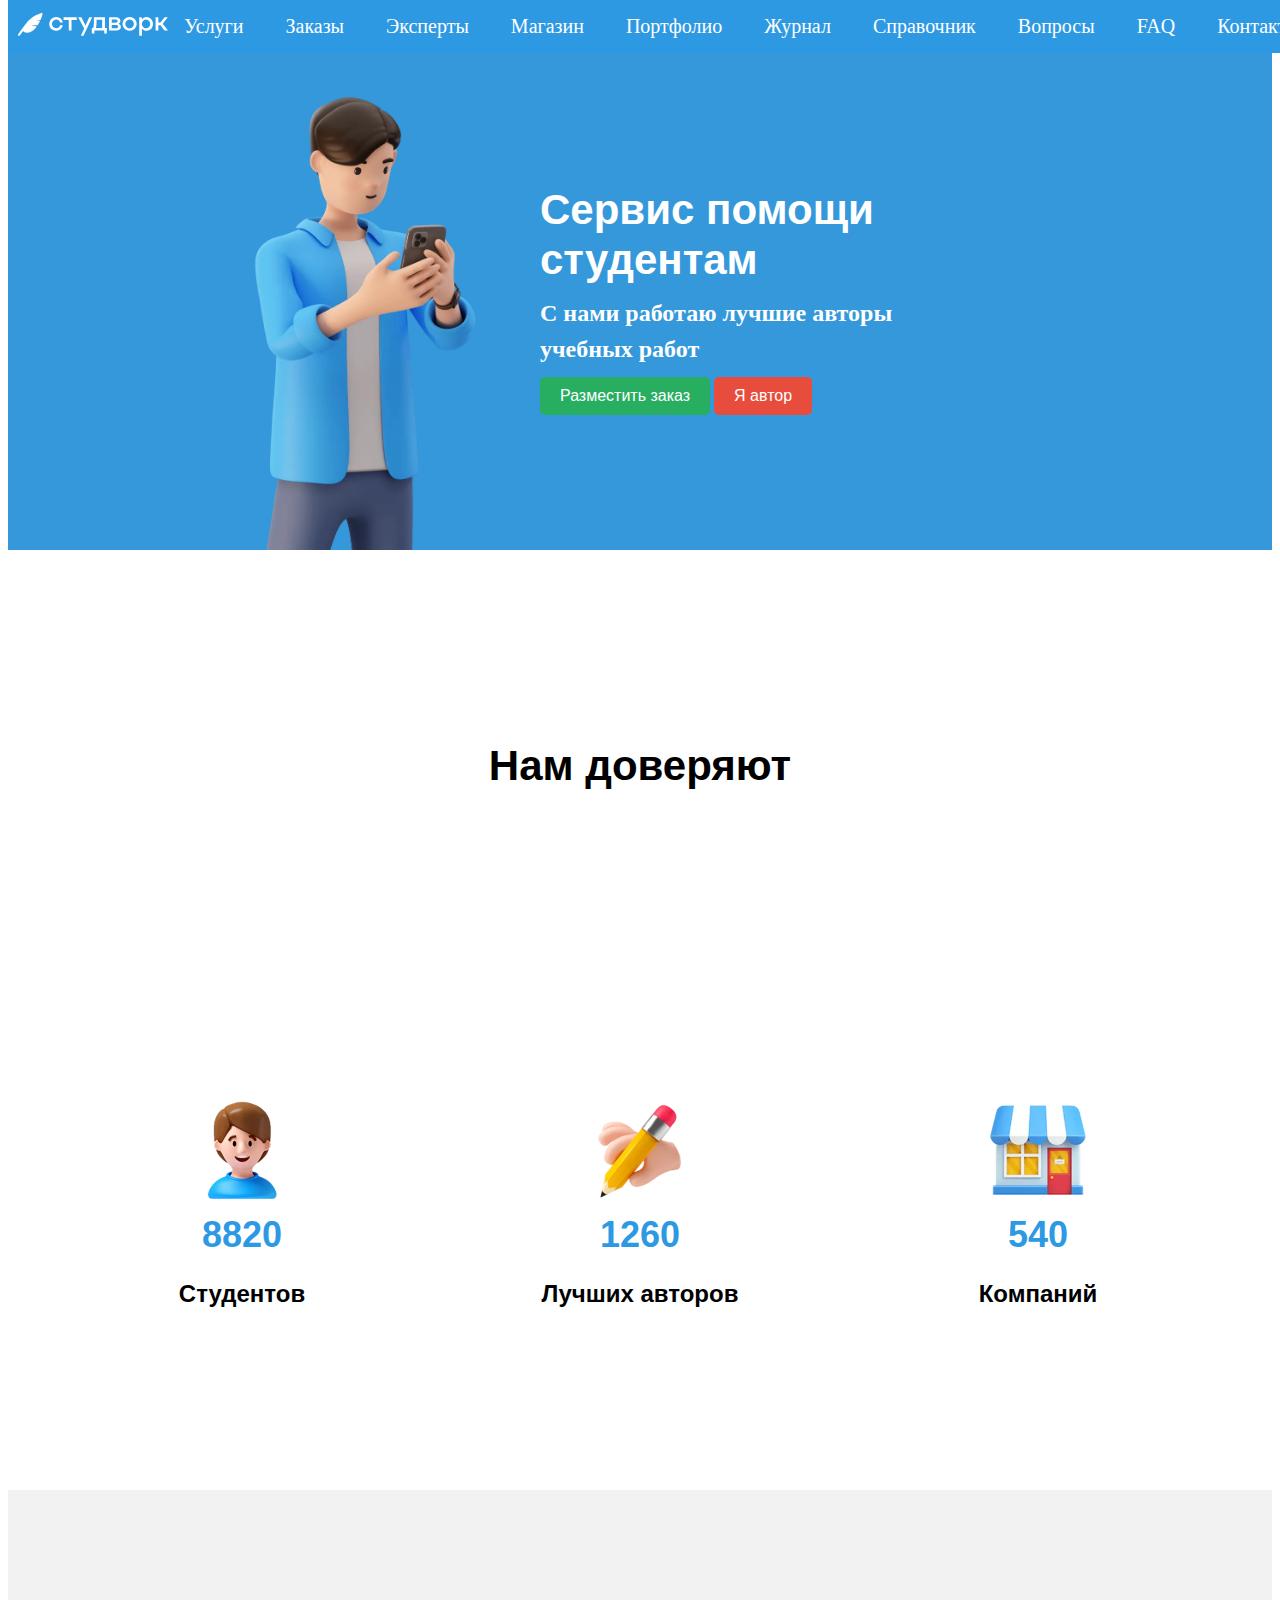
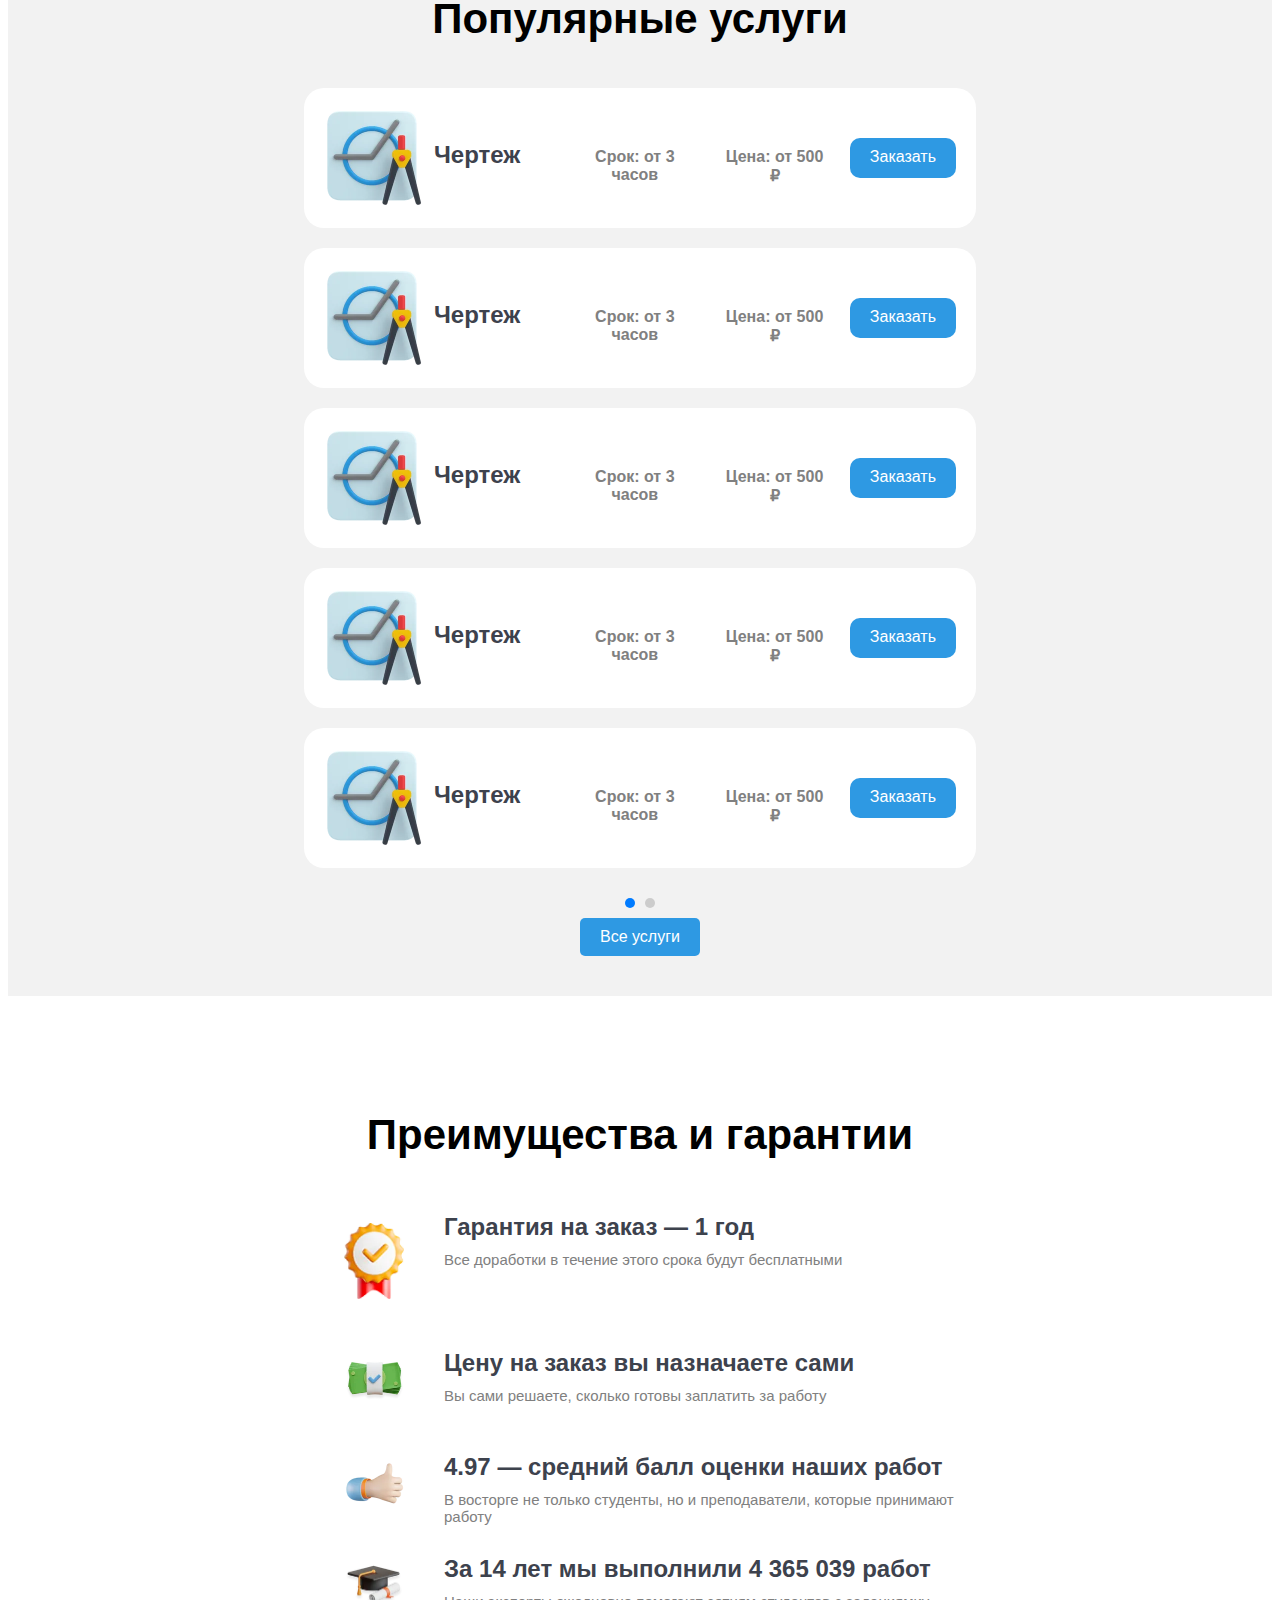
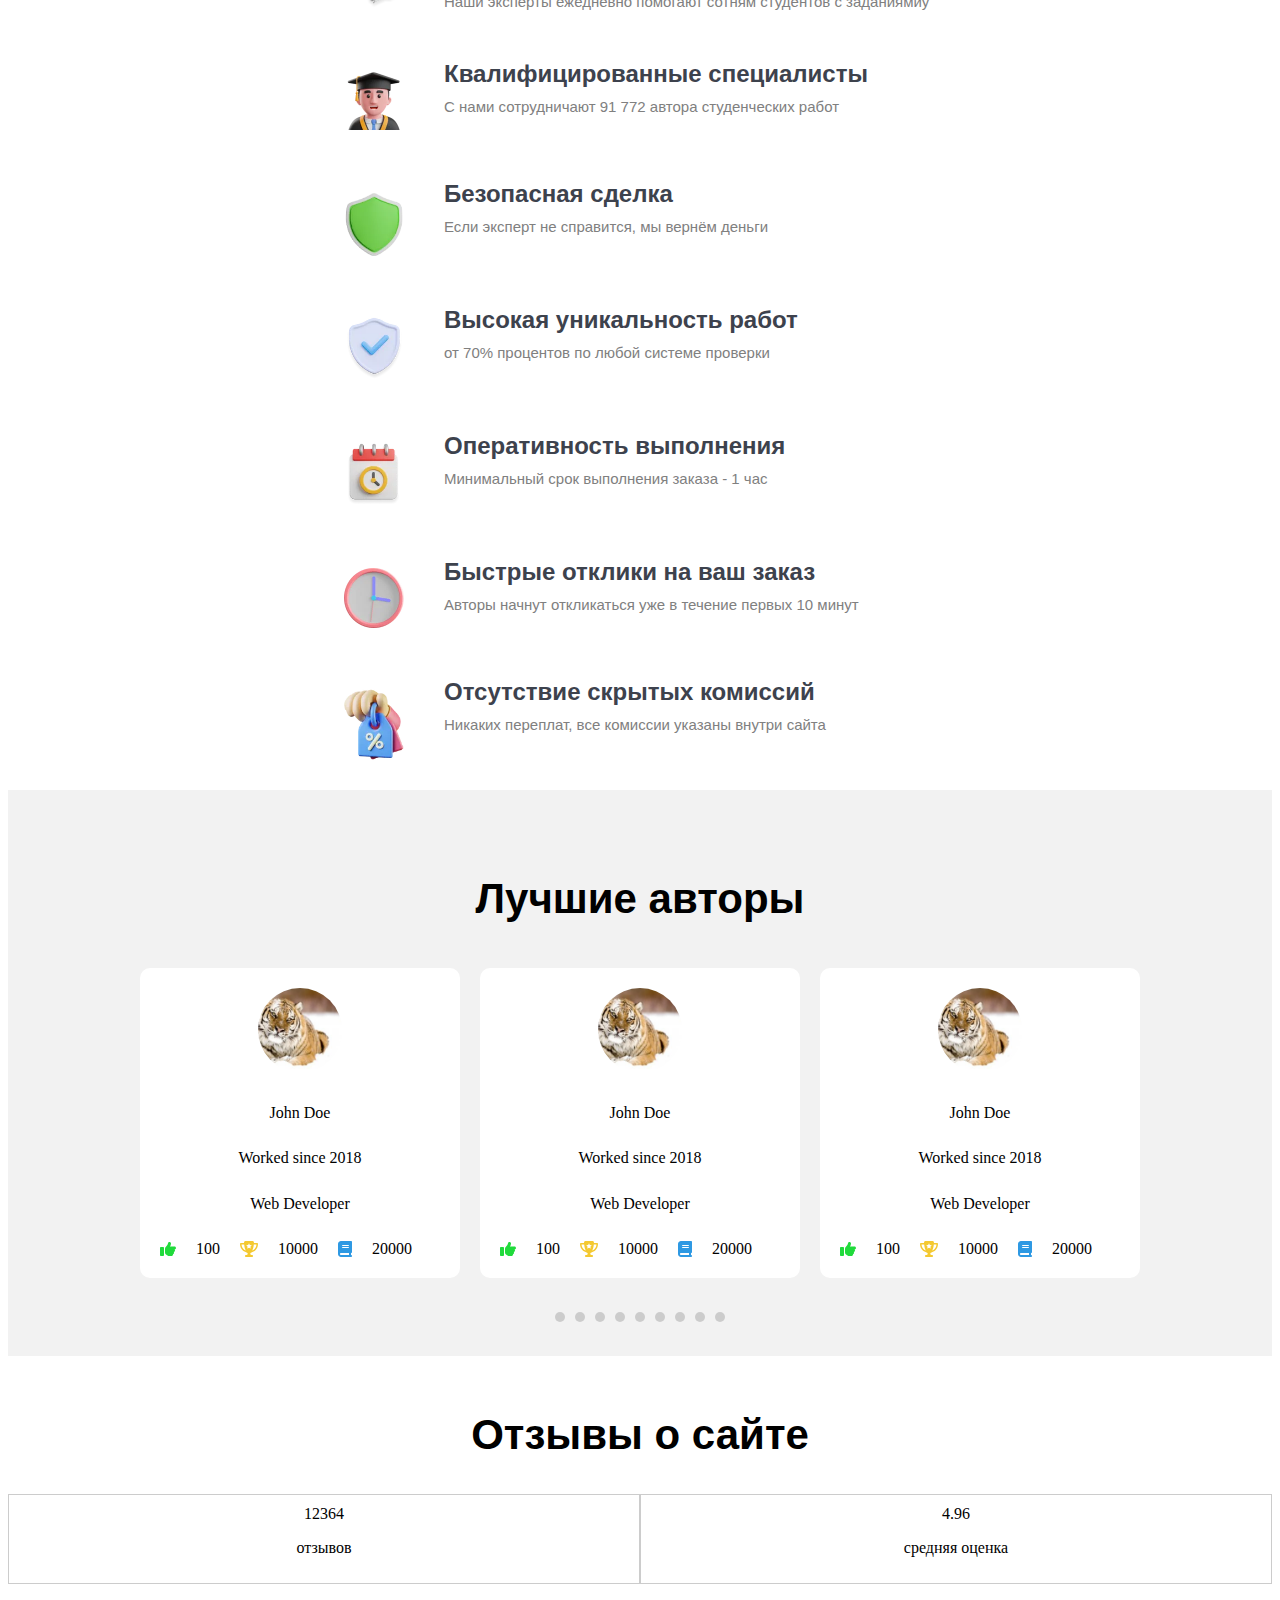
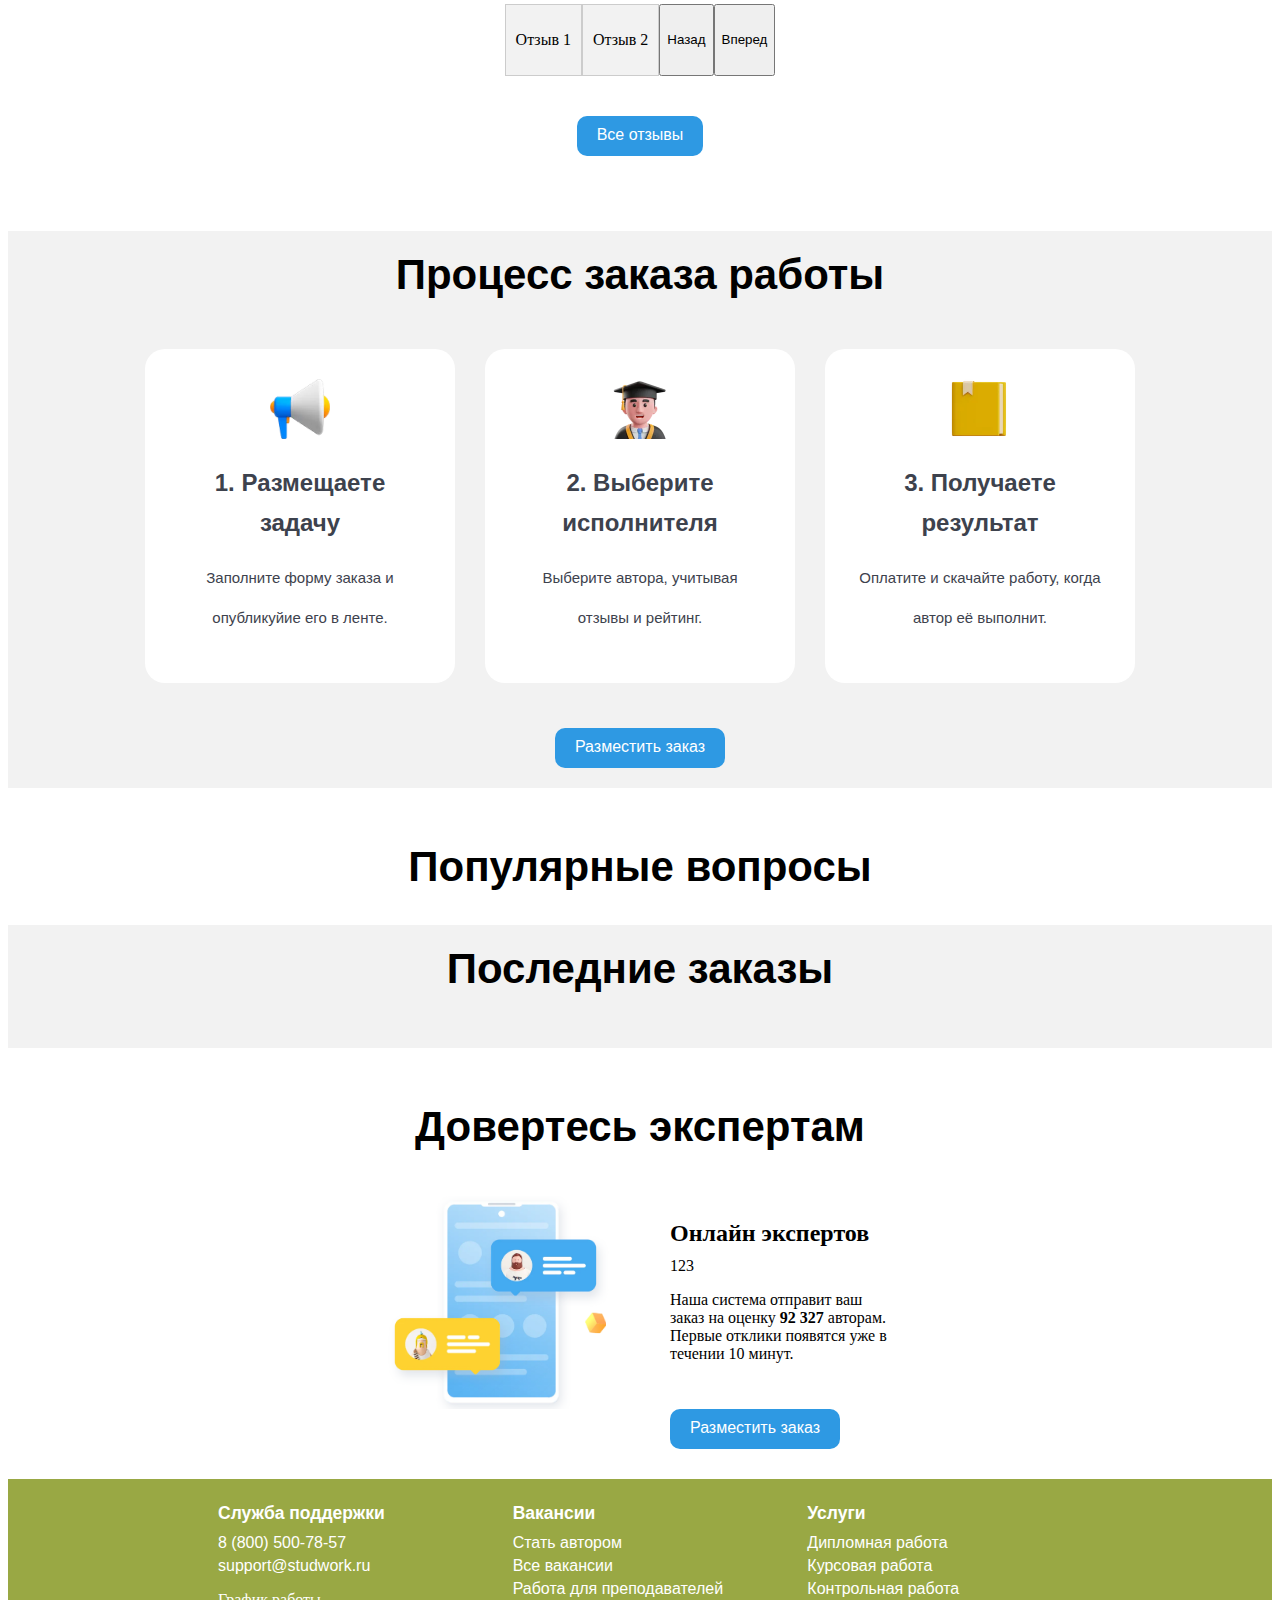
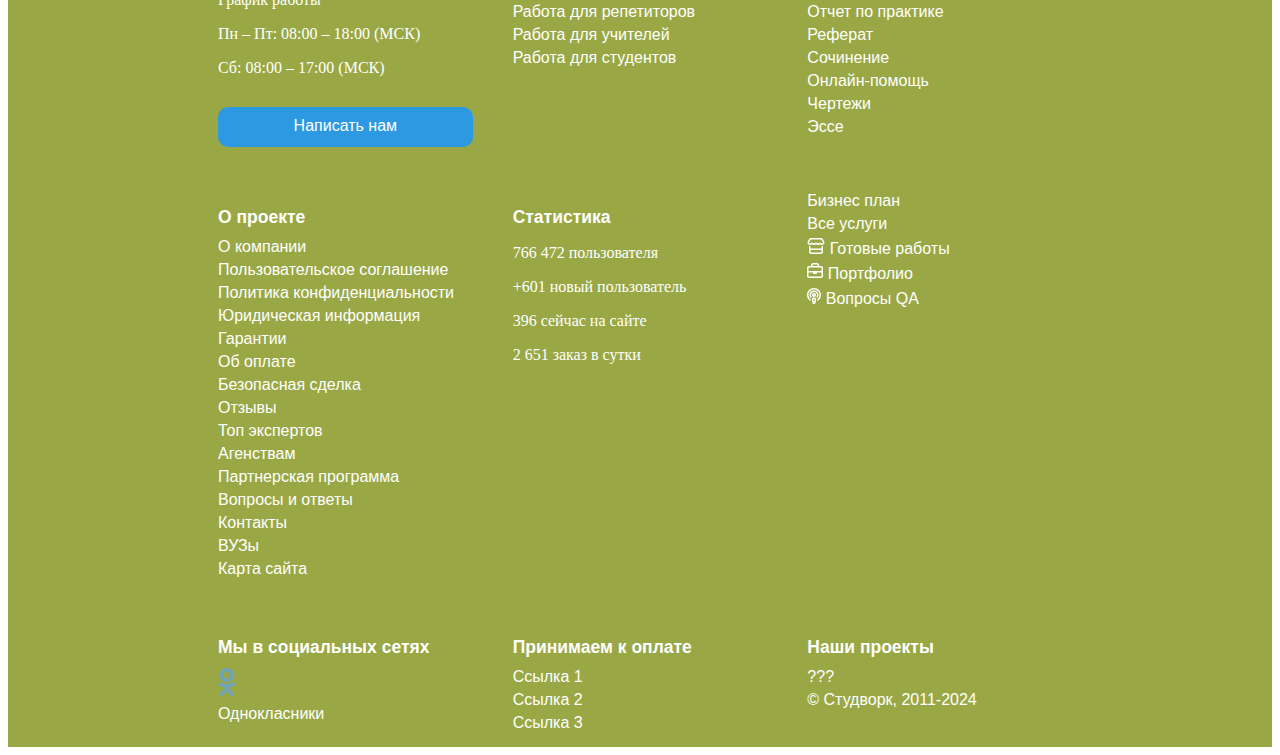
==== commit 40673c0f: "added yslugi" ====
--- a/index.html
+++ b/index.html
@@ -82,7 +82,7 @@
         </div>
     </section>
     <section id="services-section">
-        <h2>Наши услуги</h2>
+        <h2>Популярные услуги</h2>
         <div class="services-container">
             <div class="service">
                 <img src="img/chertezh.webp" alt="Графическое изображение">
--- a/styles/styles.css
+++ b/styles/styles.css
@@ -169,6 +169,7 @@
 #services-section {
     text-align: center;
     background-color: #F2F2F2;
+    padding-top: 50px;
     padding-bottom: 30px;
     h2 {
         font-family: 'Arial', 'Verdana', sans-serif;
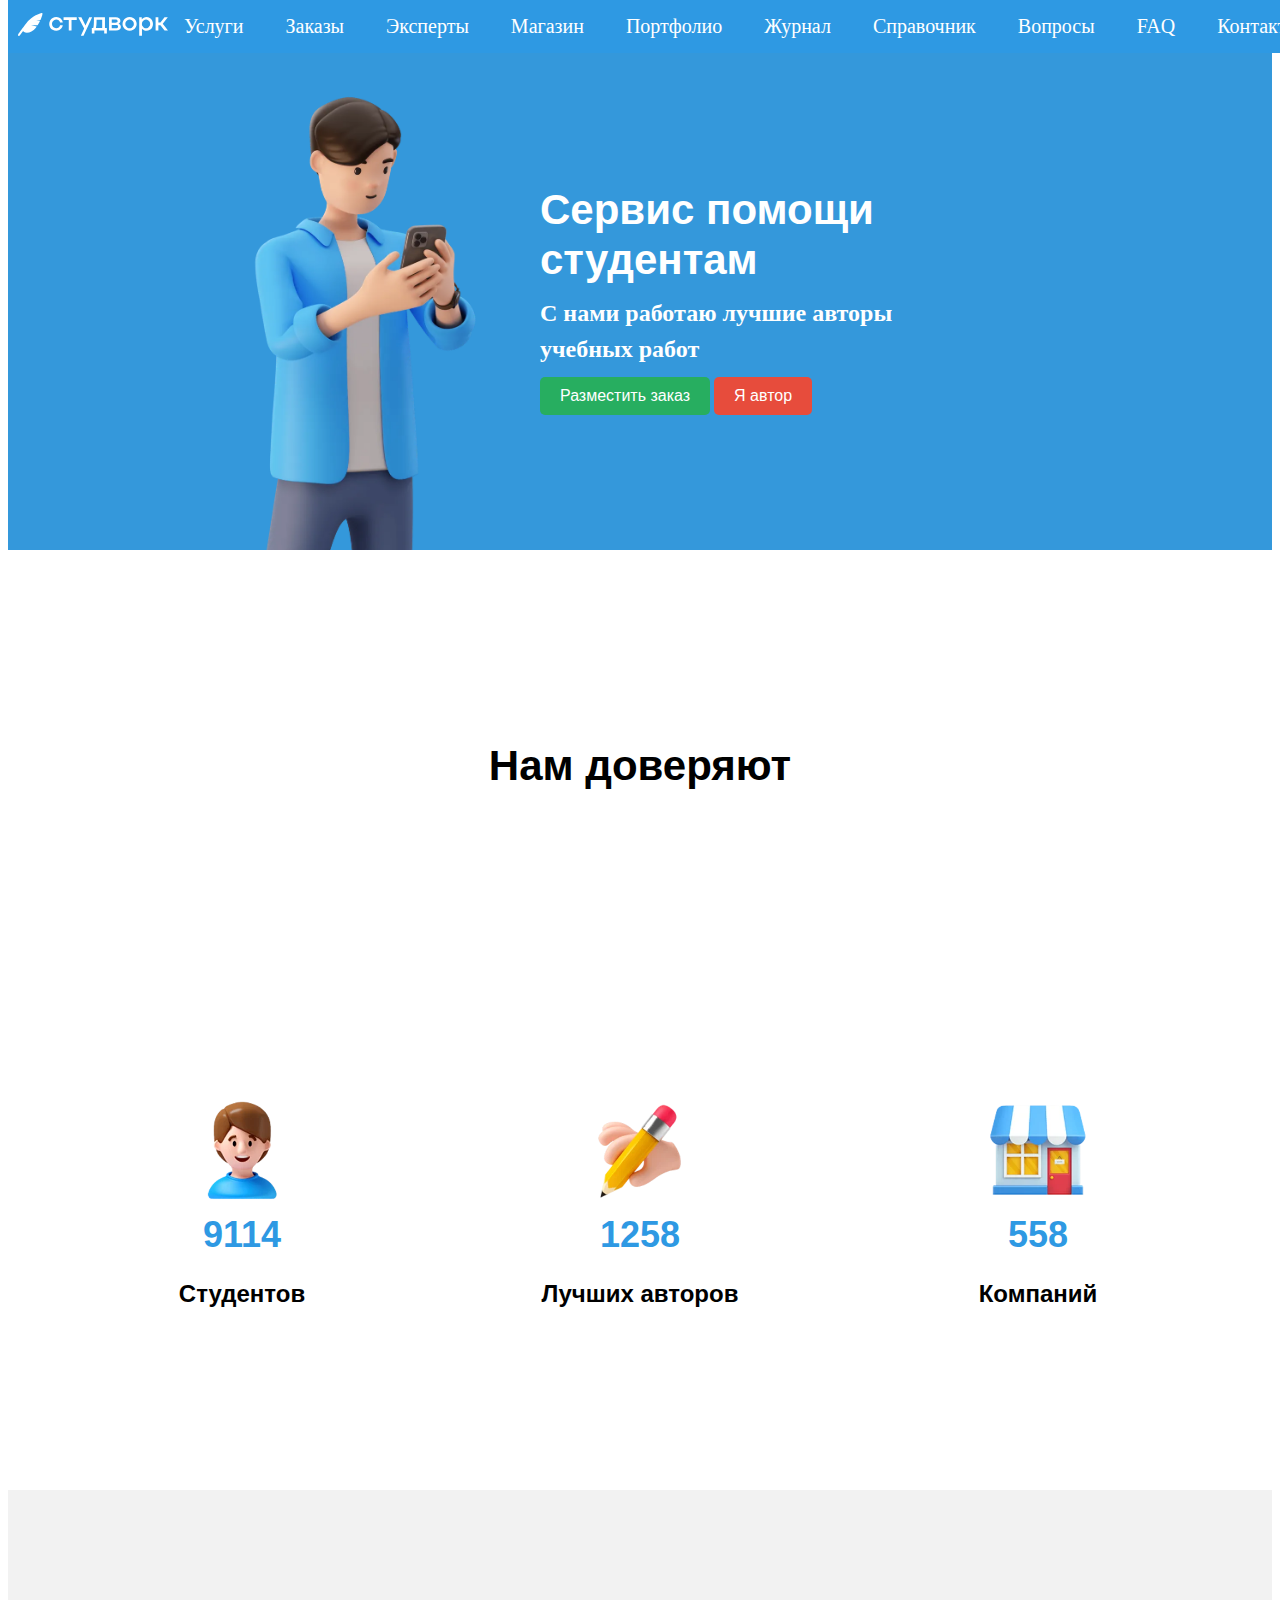
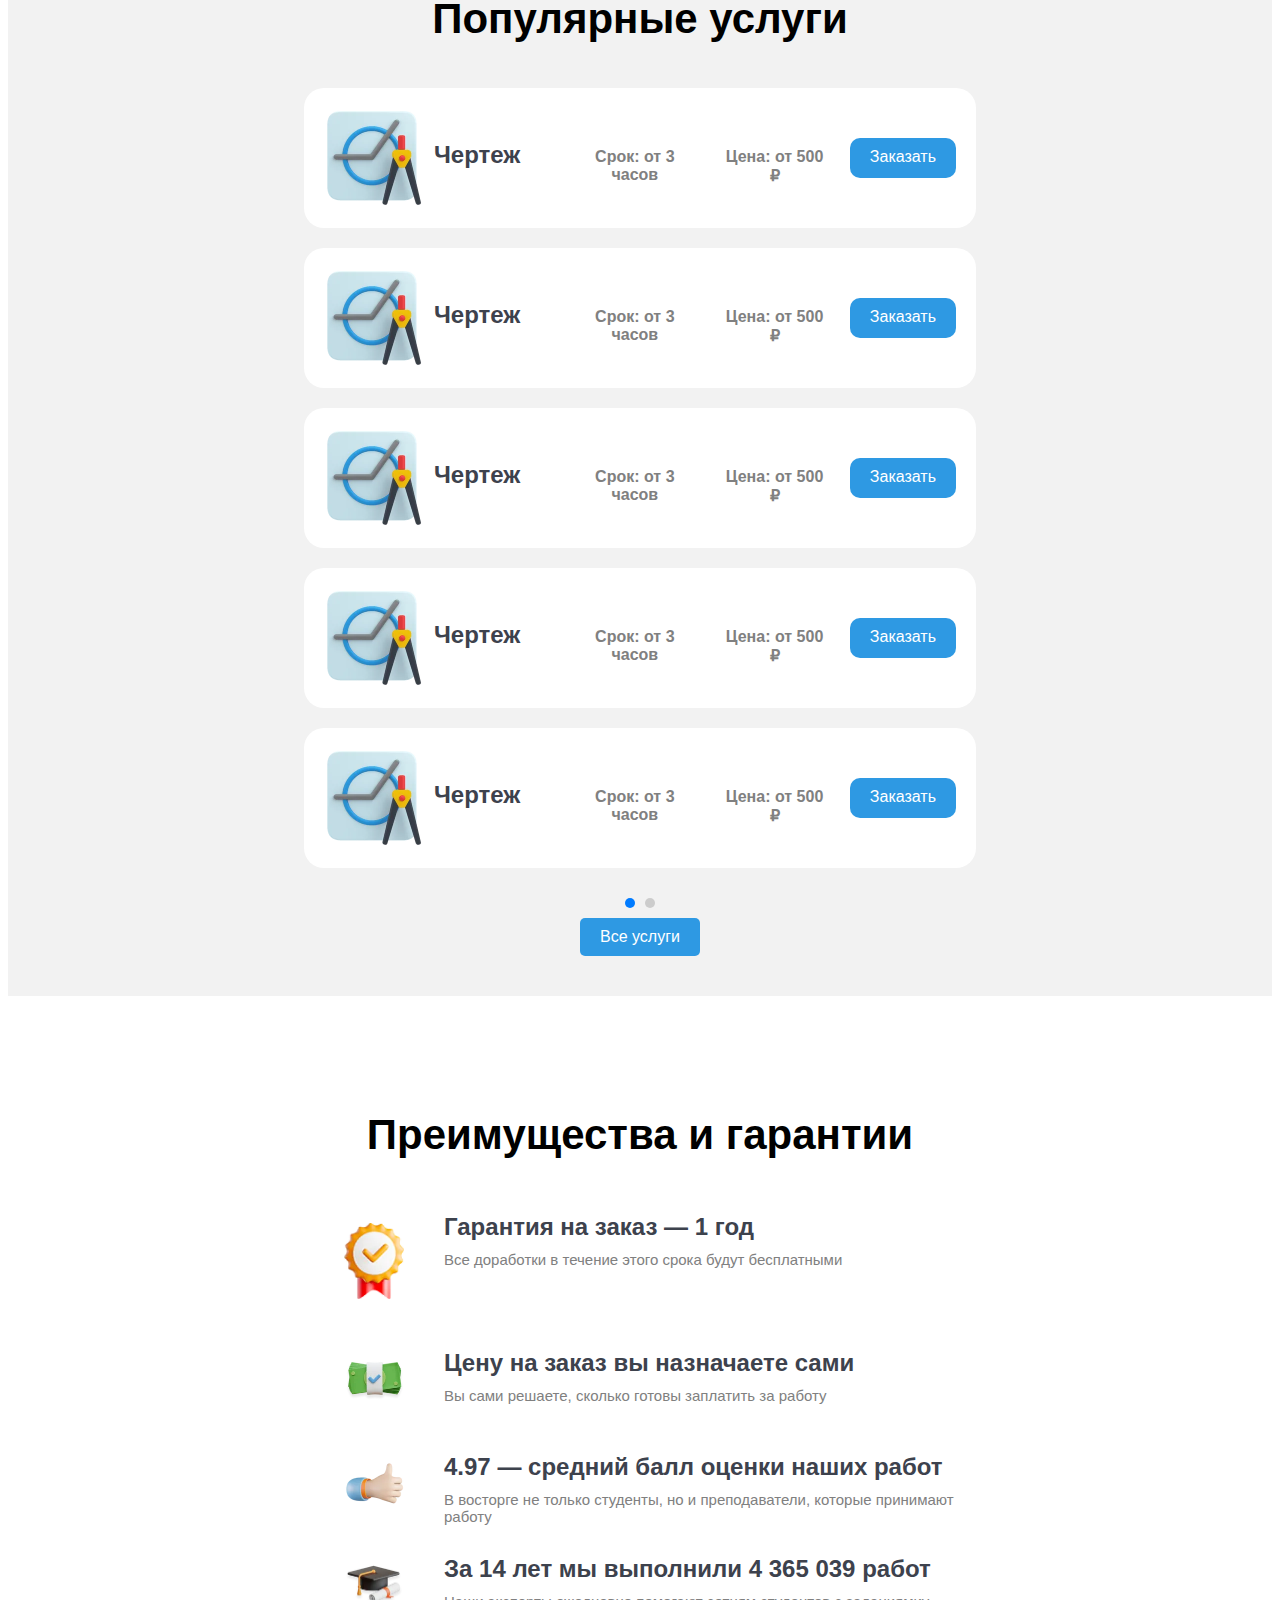
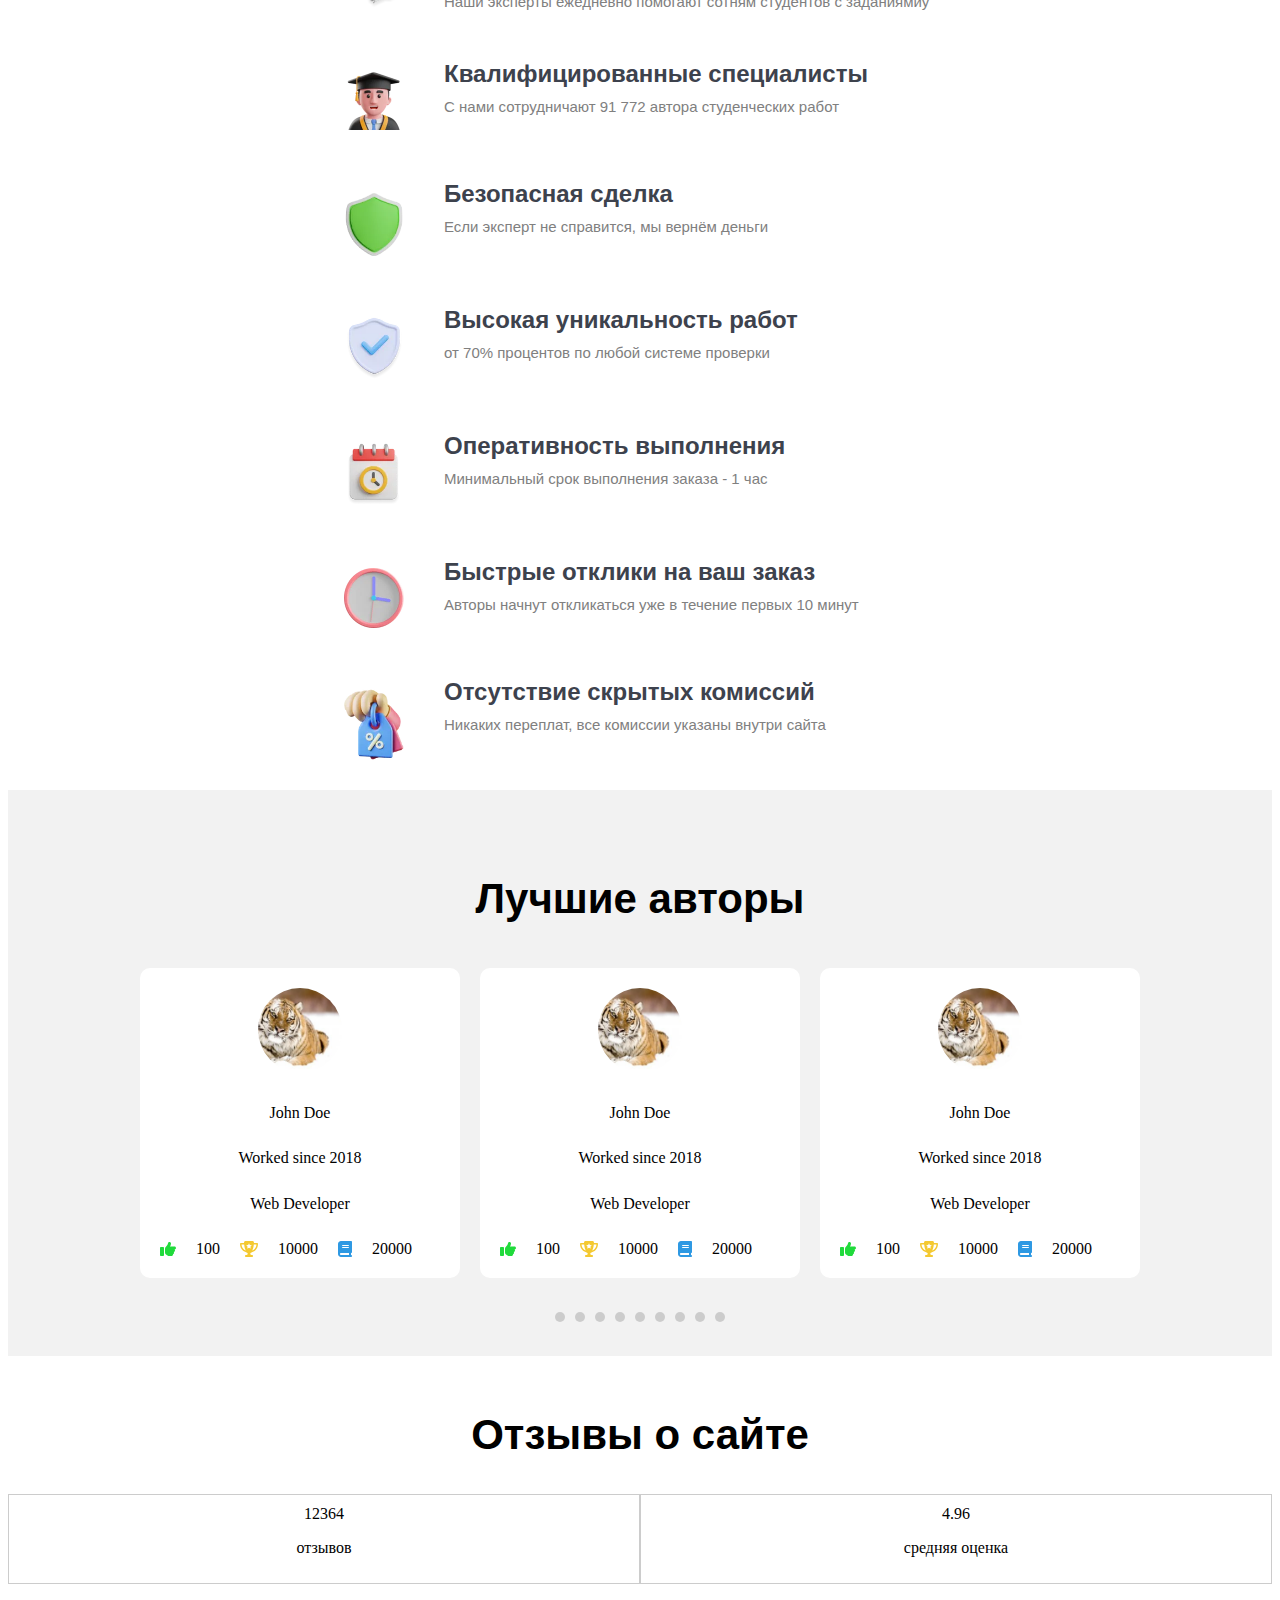
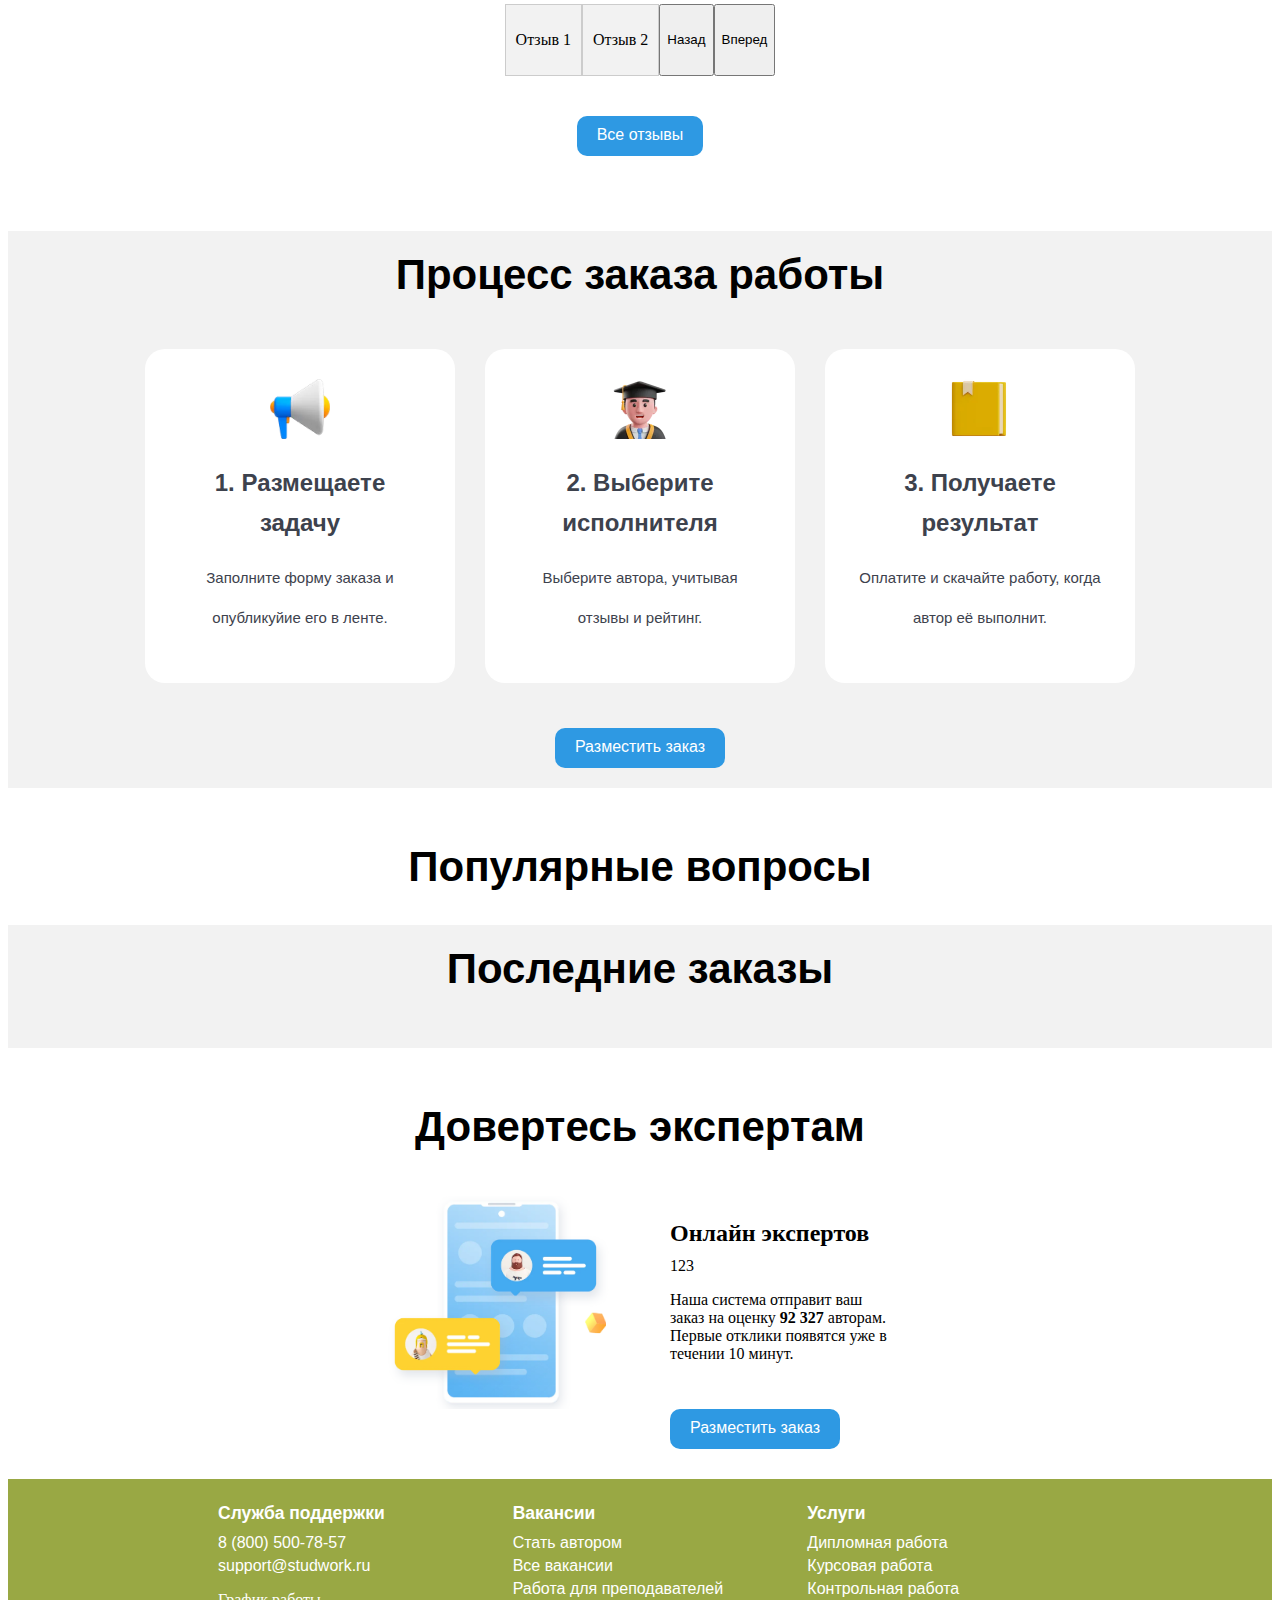
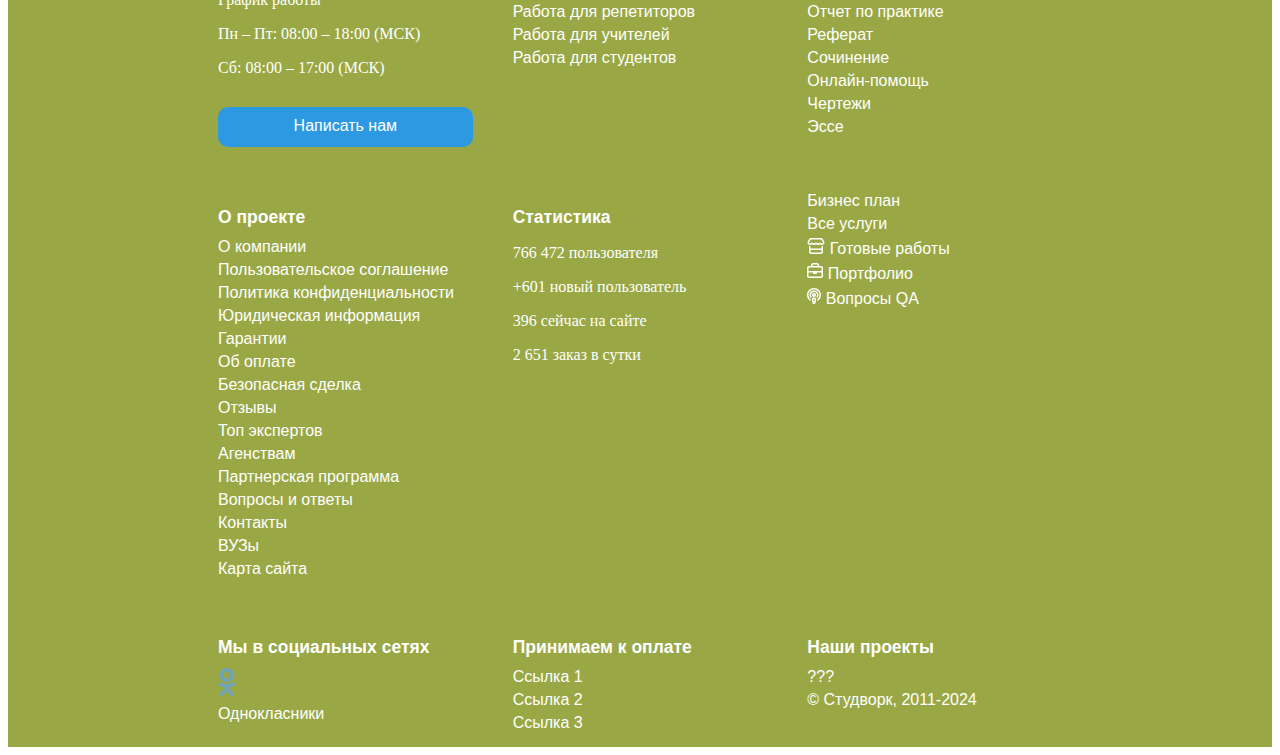
==== commit 82cb8da0: "added auth" ====
--- a/index.html
+++ b/index.html
@@ -46,7 +46,7 @@
                 <li><a href="#">Контакты</a></li>
             </ul>
             <div class="search-icon">🔍</div>
-            <button class="auth-button">Войти</button>
+            <a href="login.html" class="auth-button">Войти</a>
         </div>
     </header>
     <section class="orders">
--- a/styles/styles.css
+++ b/styles/styles.css
@@ -22,6 +22,10 @@
     padding: 10px;
     background-color: #2e99e3;
     z-index: 1000;
+}
+
+.menu a {
+    text-decoration: none;
 }
 
 .logo {
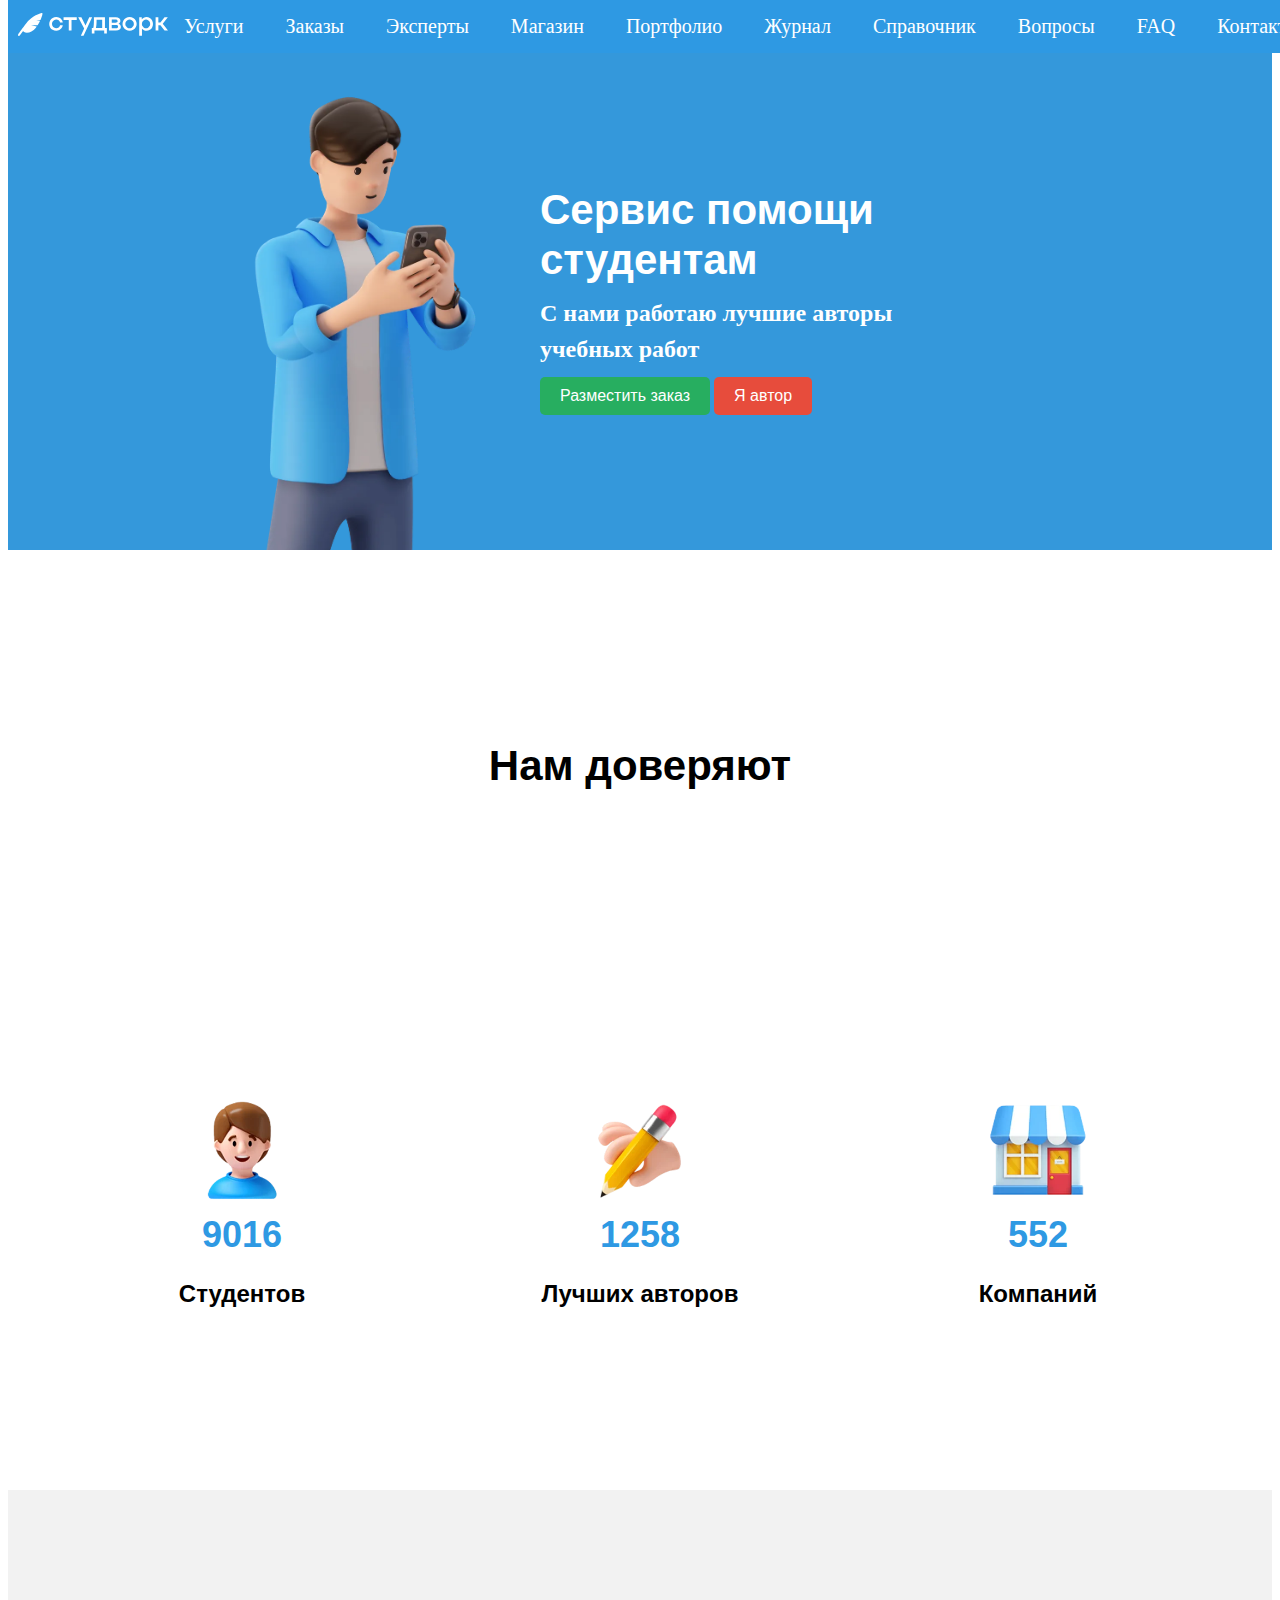
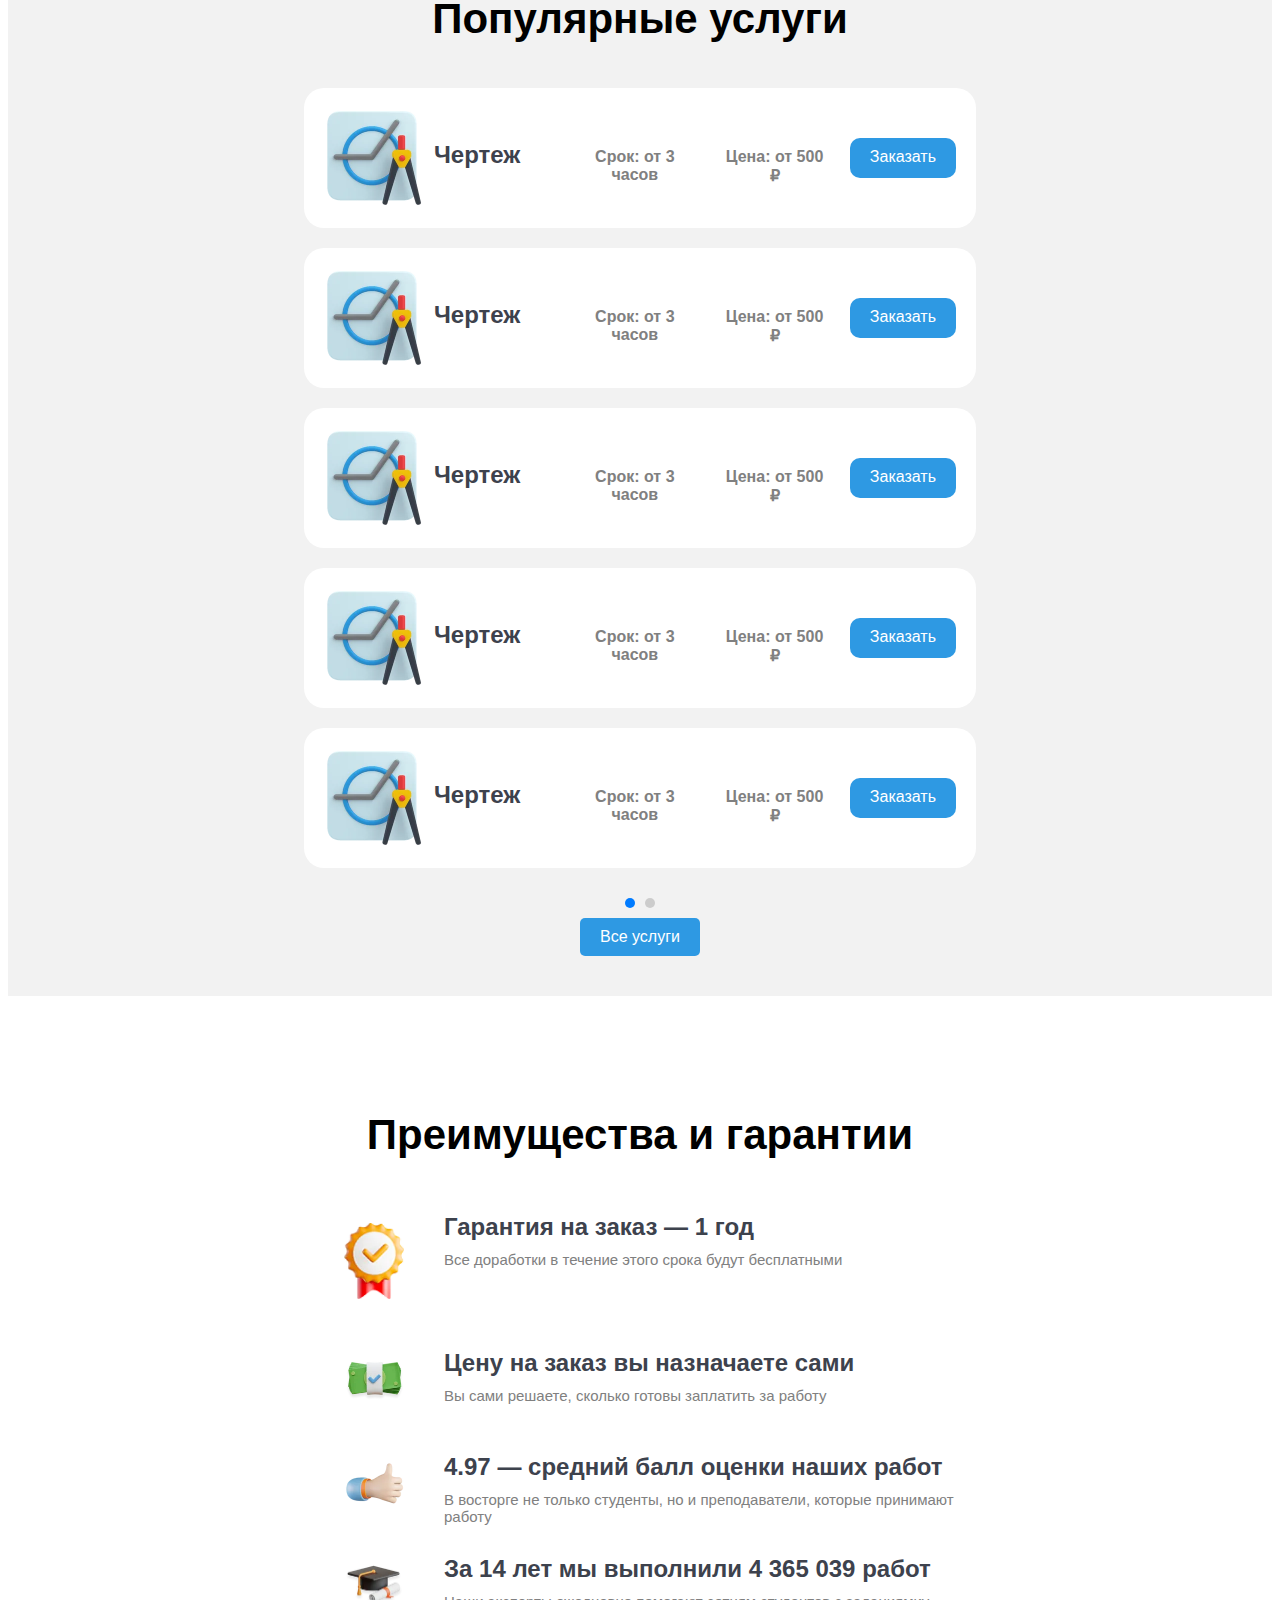
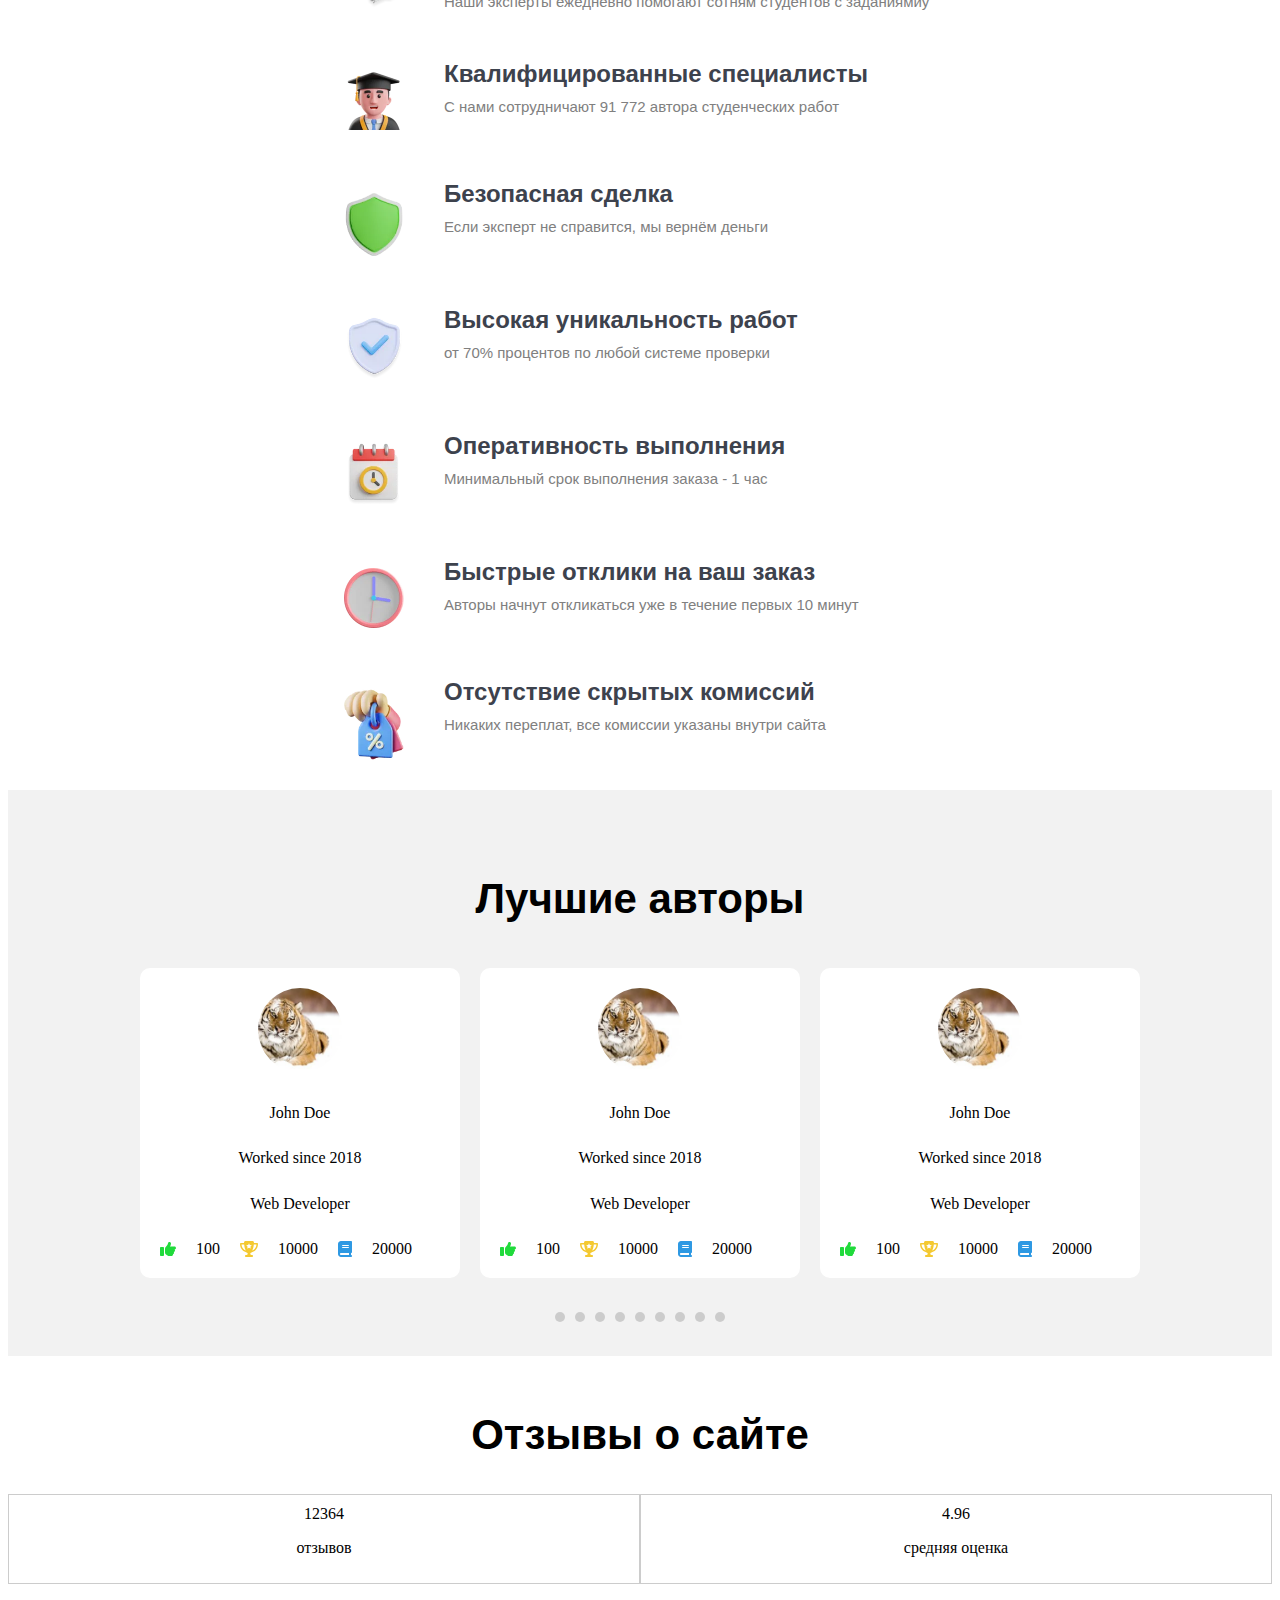
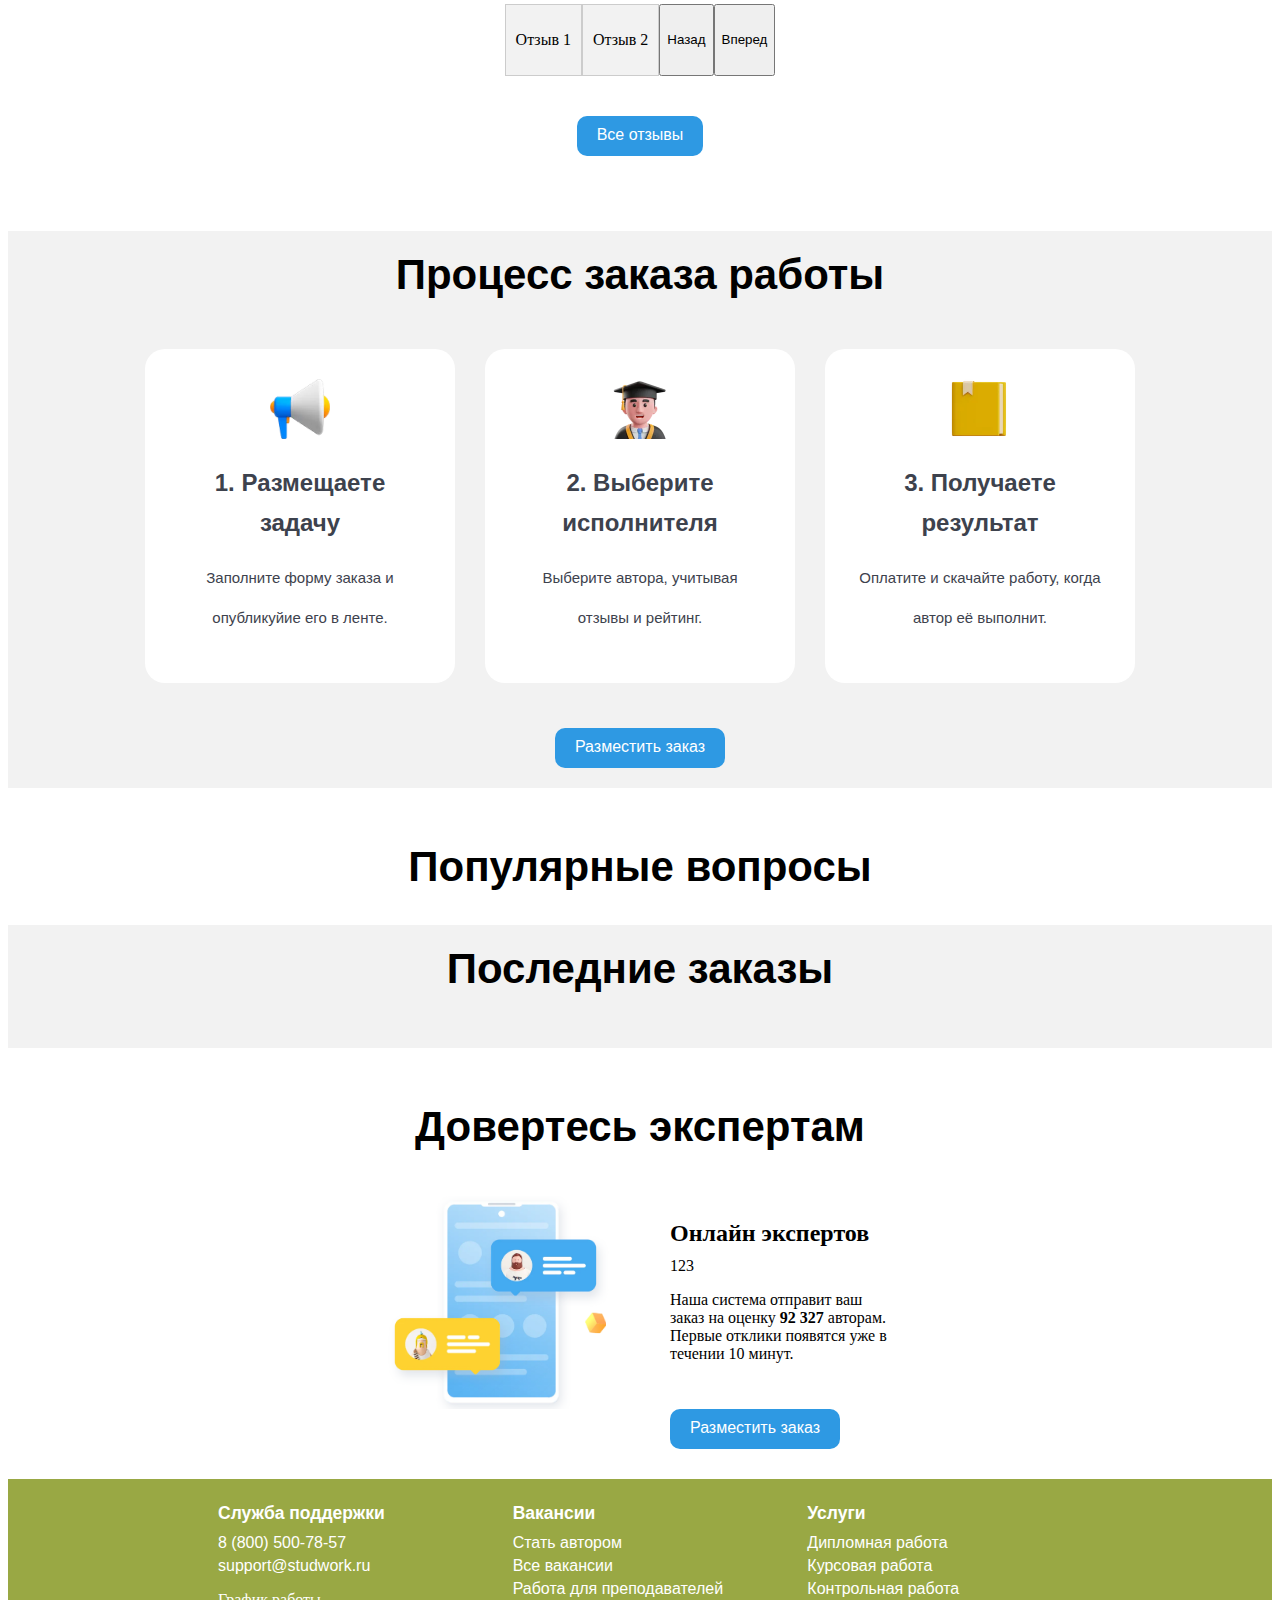
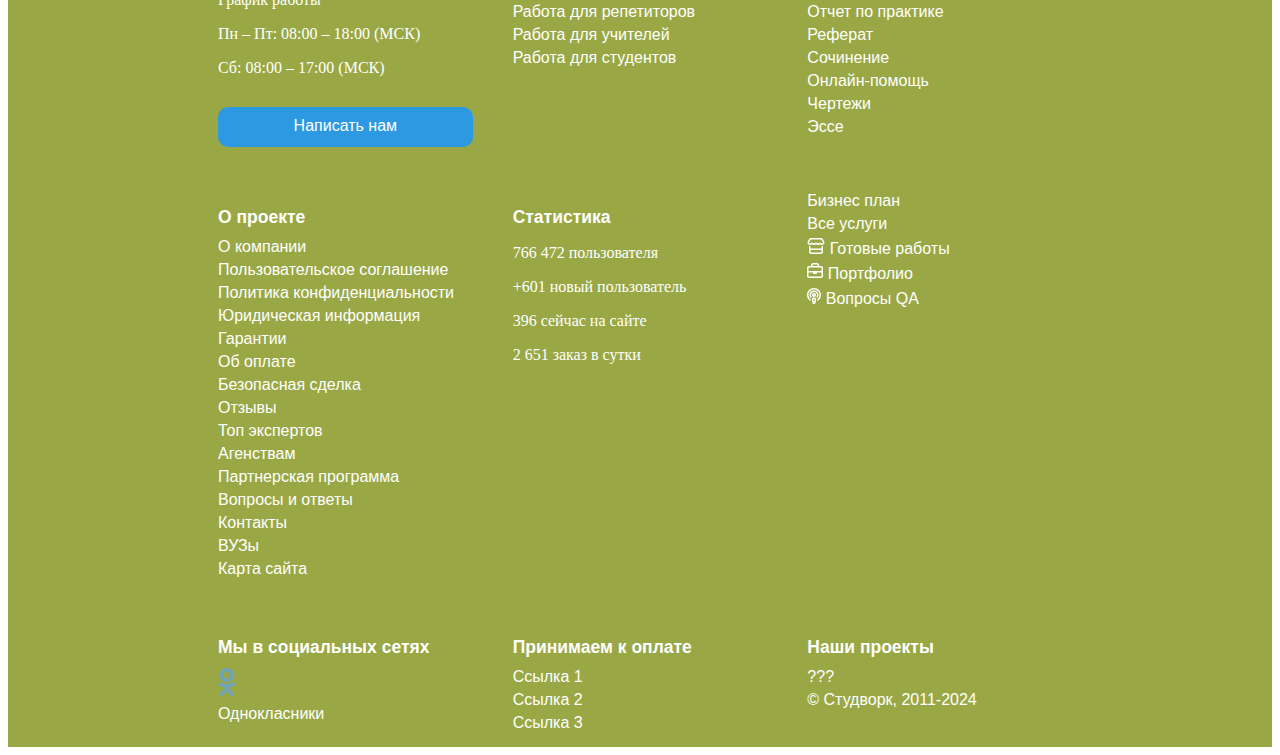
==== commit 488c4b51: "added pages" ====
--- a/index.html
+++ b/index.html
@@ -35,12 +35,12 @@
             </div>
             <ul class="menu-items">
                 <li><a href="studencheskie-raboty.html">Услуги</a></li>
-                <li><a href="#">Заказы</a></li>
-                <li><a href="#">Эксперты</a></li>
-                <li><a href="#">Магазин</a></li>
-                <li><a href="#">Портфолио</a></li>
-                <li><a href="#">Журнал</a></li>
-                <li><a href="#">Справочник</a></li>
+                <li><a href="orders.html">Заказы</a></li>
+                <li><a href="experts.html">Эксперты</a></li>
+                <li><a href="shop.html">Магазин</a></li>
+                <li><a href="portfolio.html">Портфолио</a></li>
+                <li><a href="magazine.html">Журнал</a></li>
+                <li><a href="spravochnik.html">Справочник</a></li>
                 <li><a href="#">Вопросы</a></li>
                 <li><a href="#">FAQ</a></li>
                 <li><a href="#">Контакты</a></li>
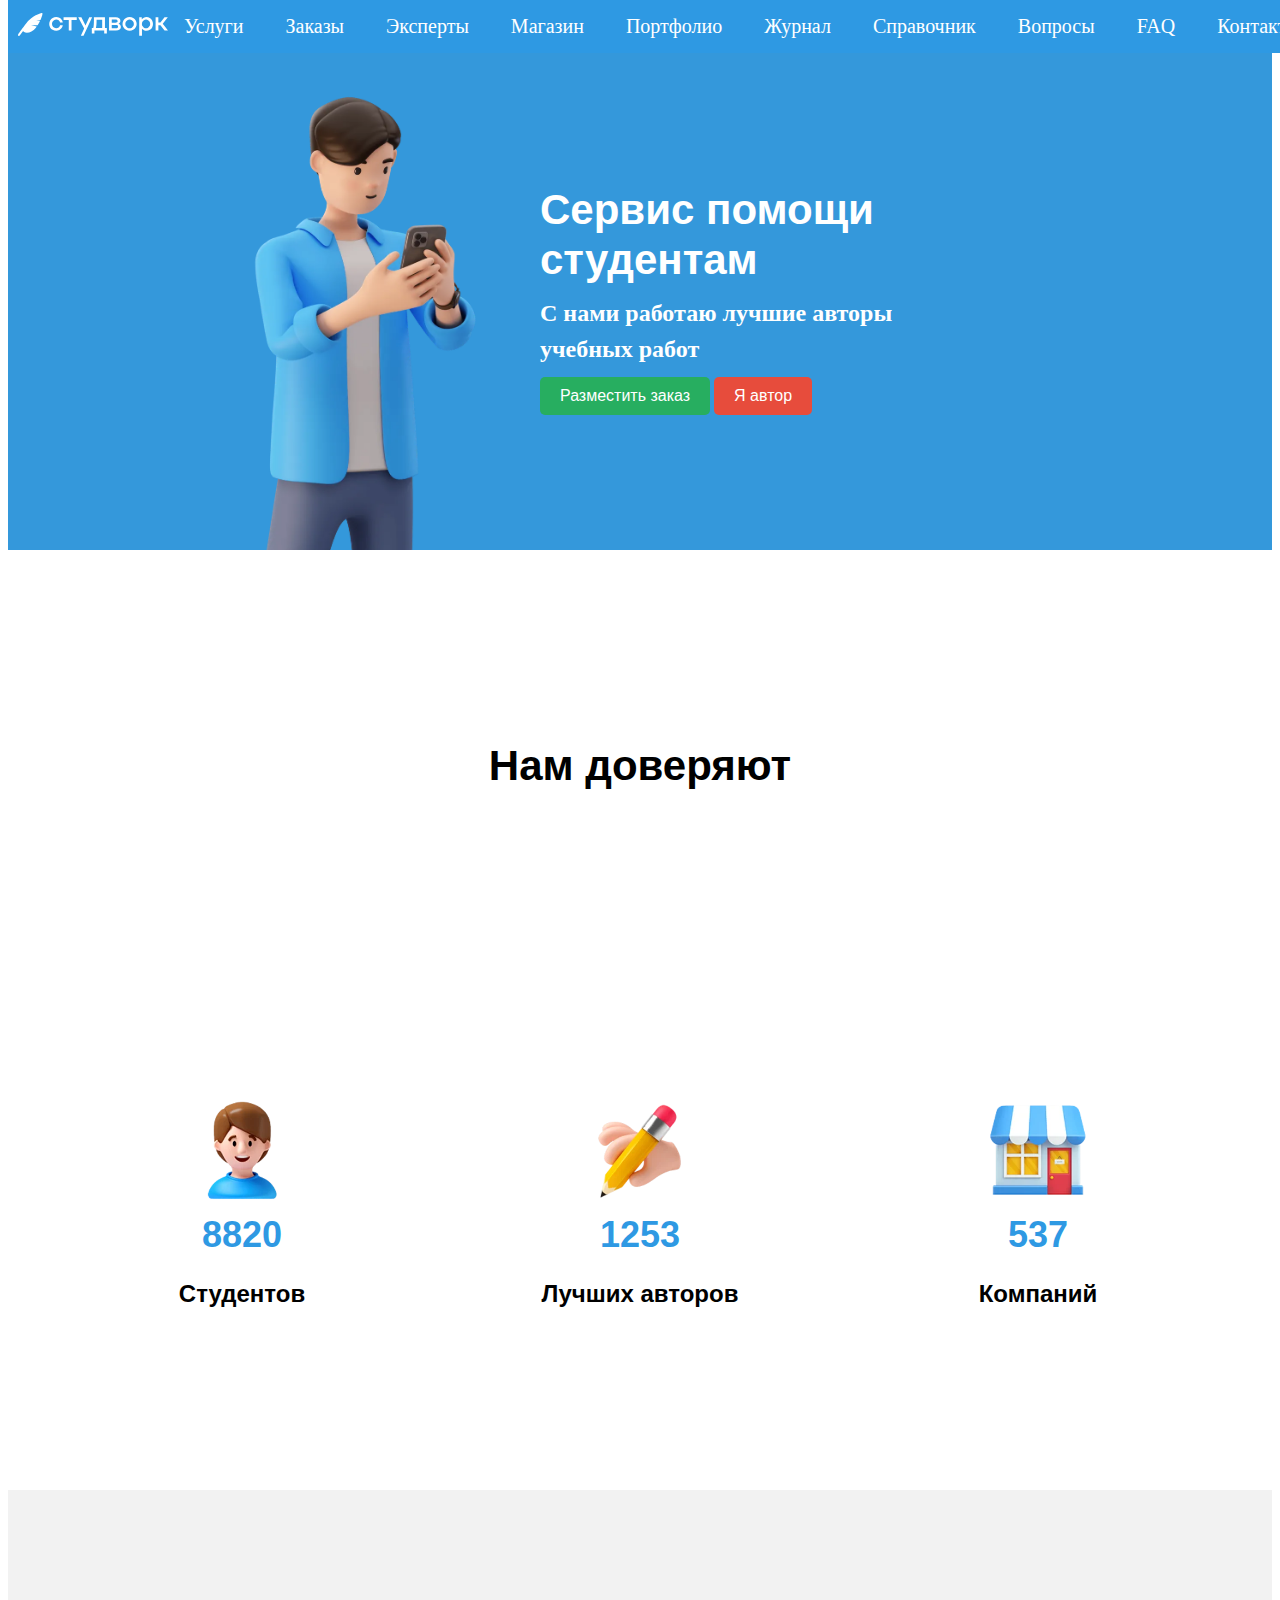
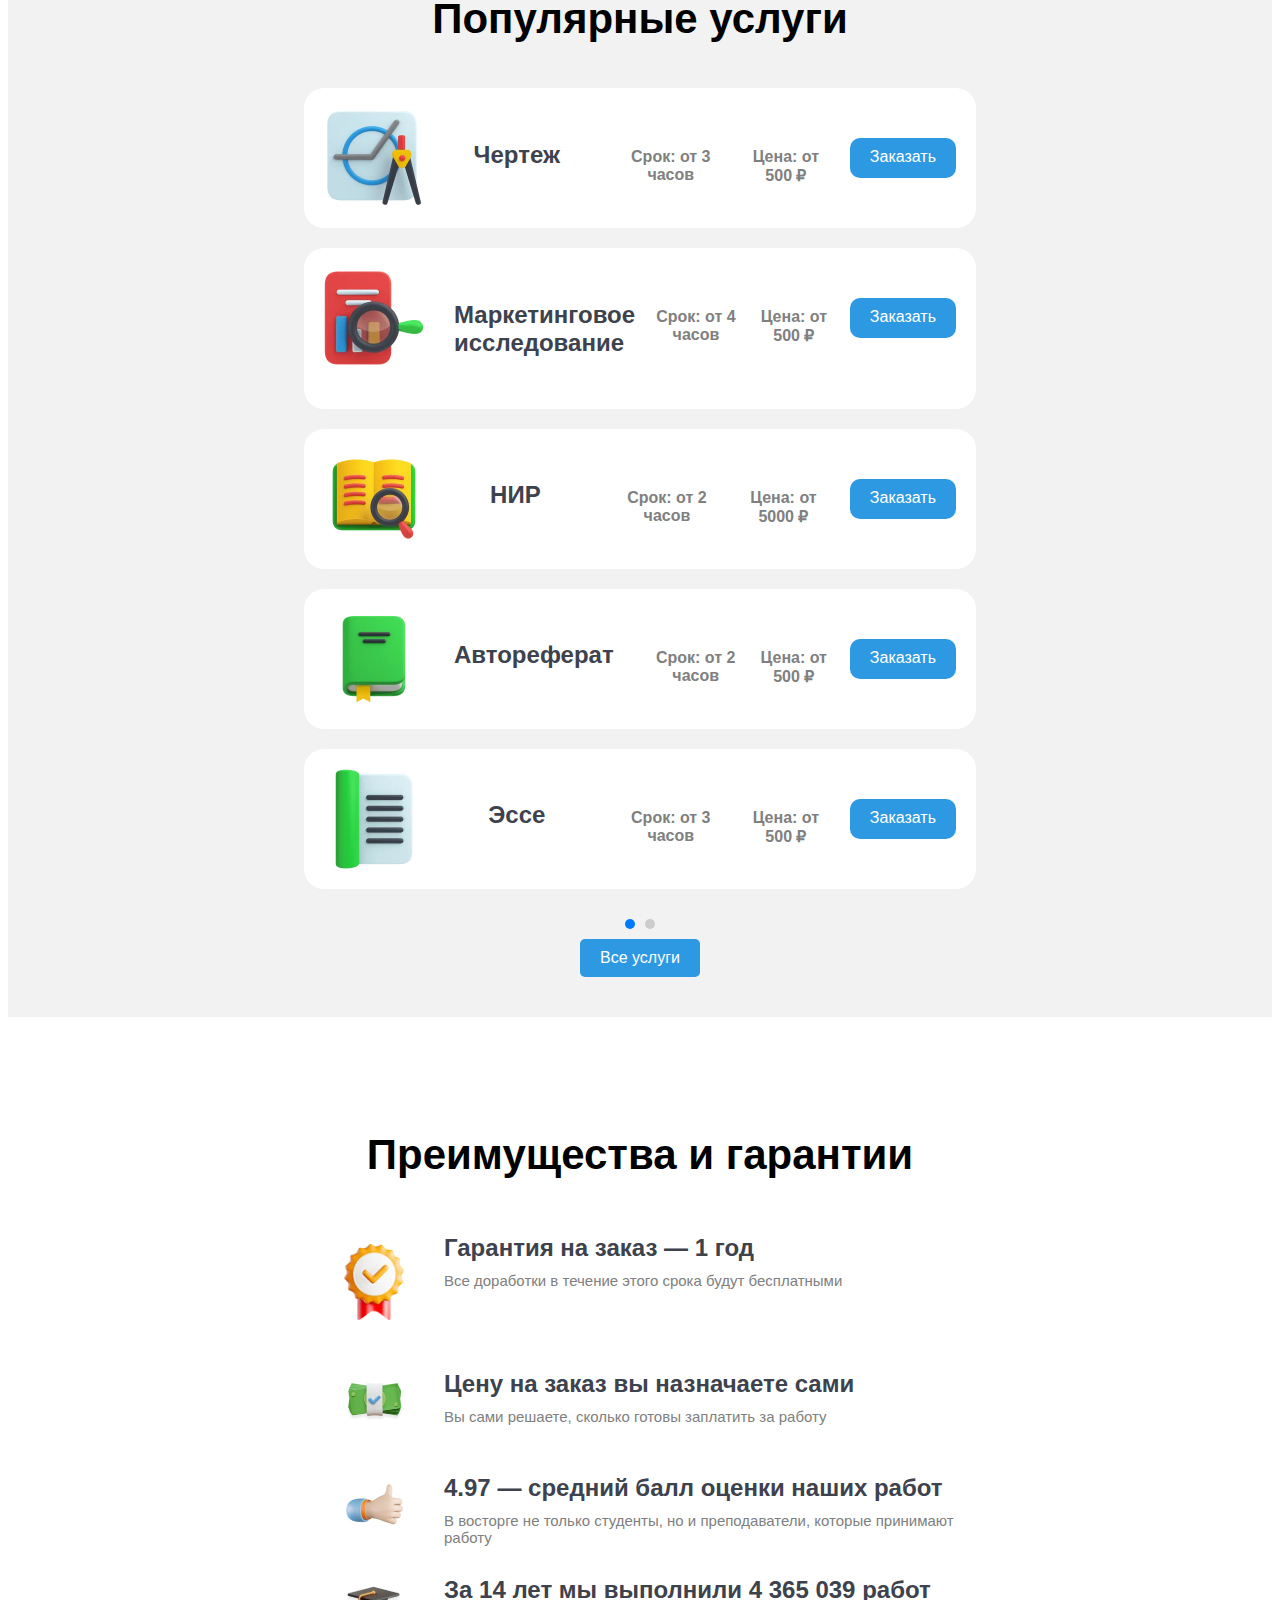
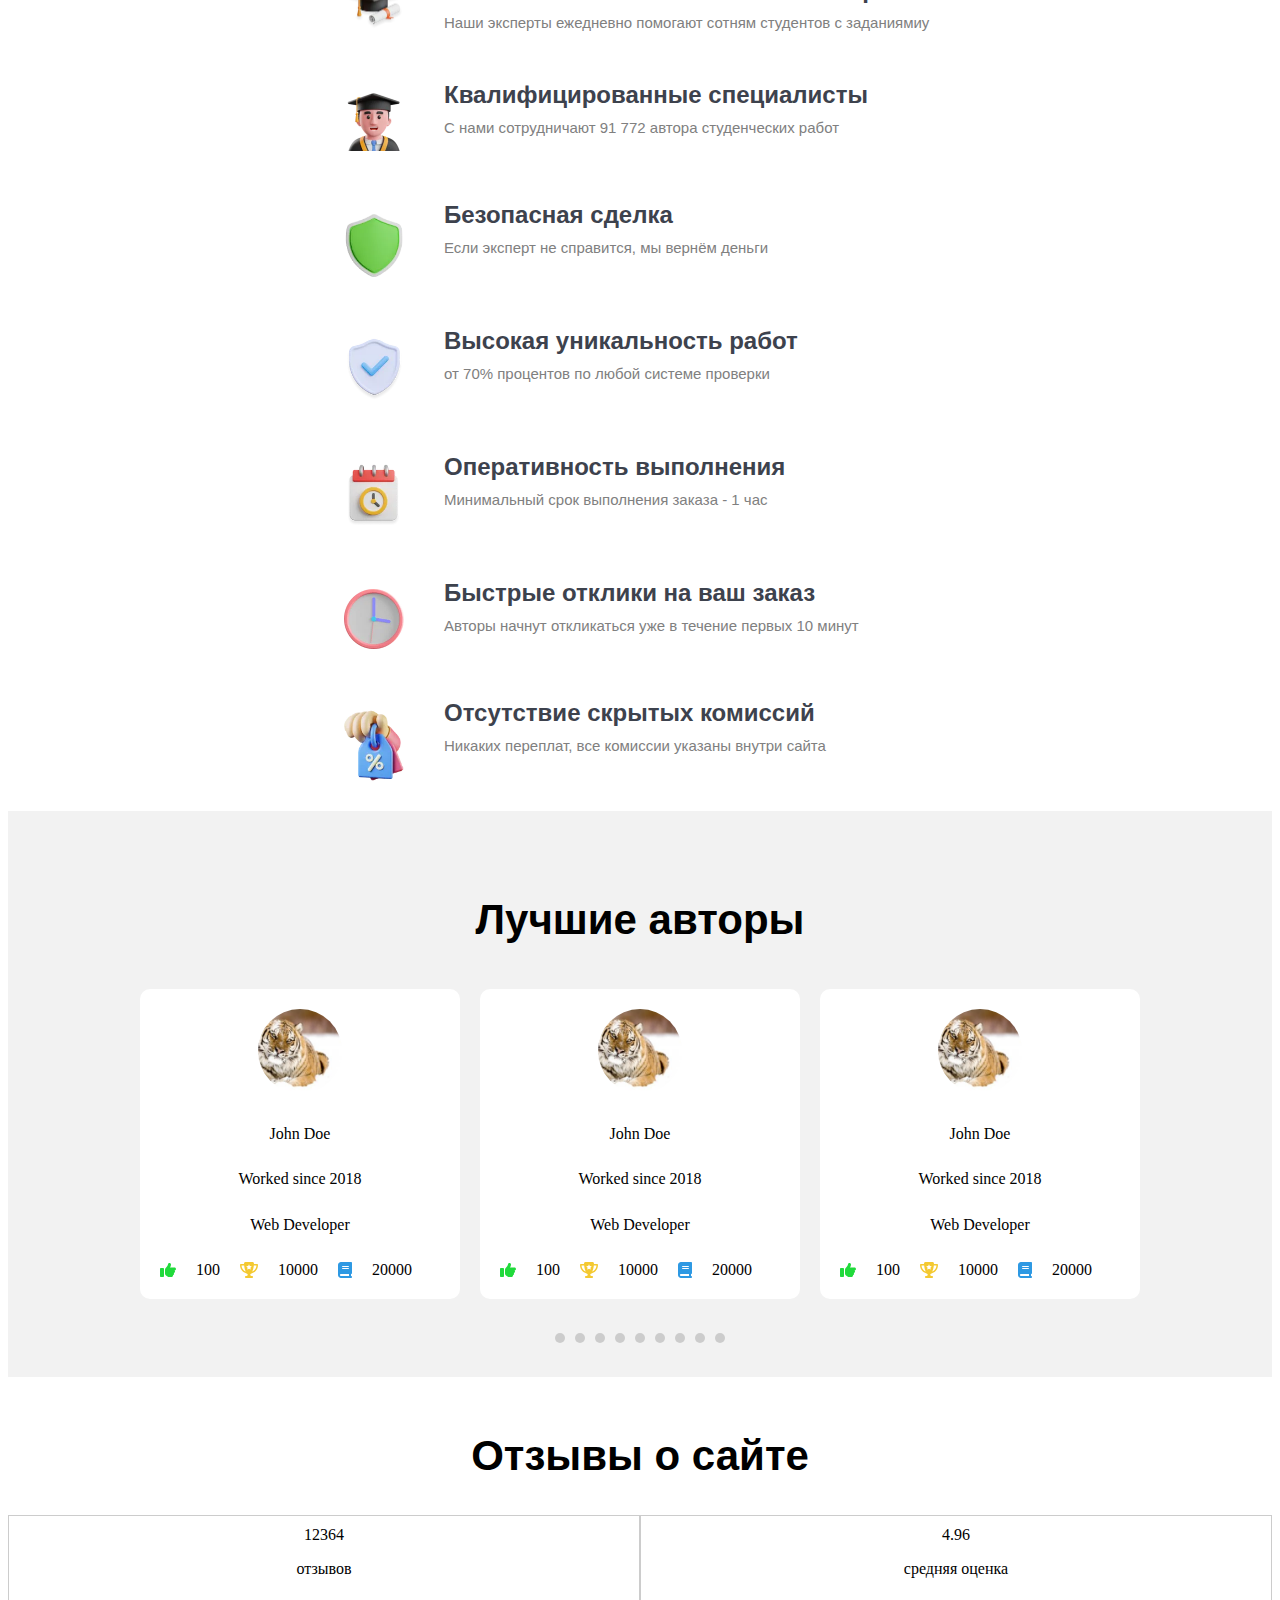
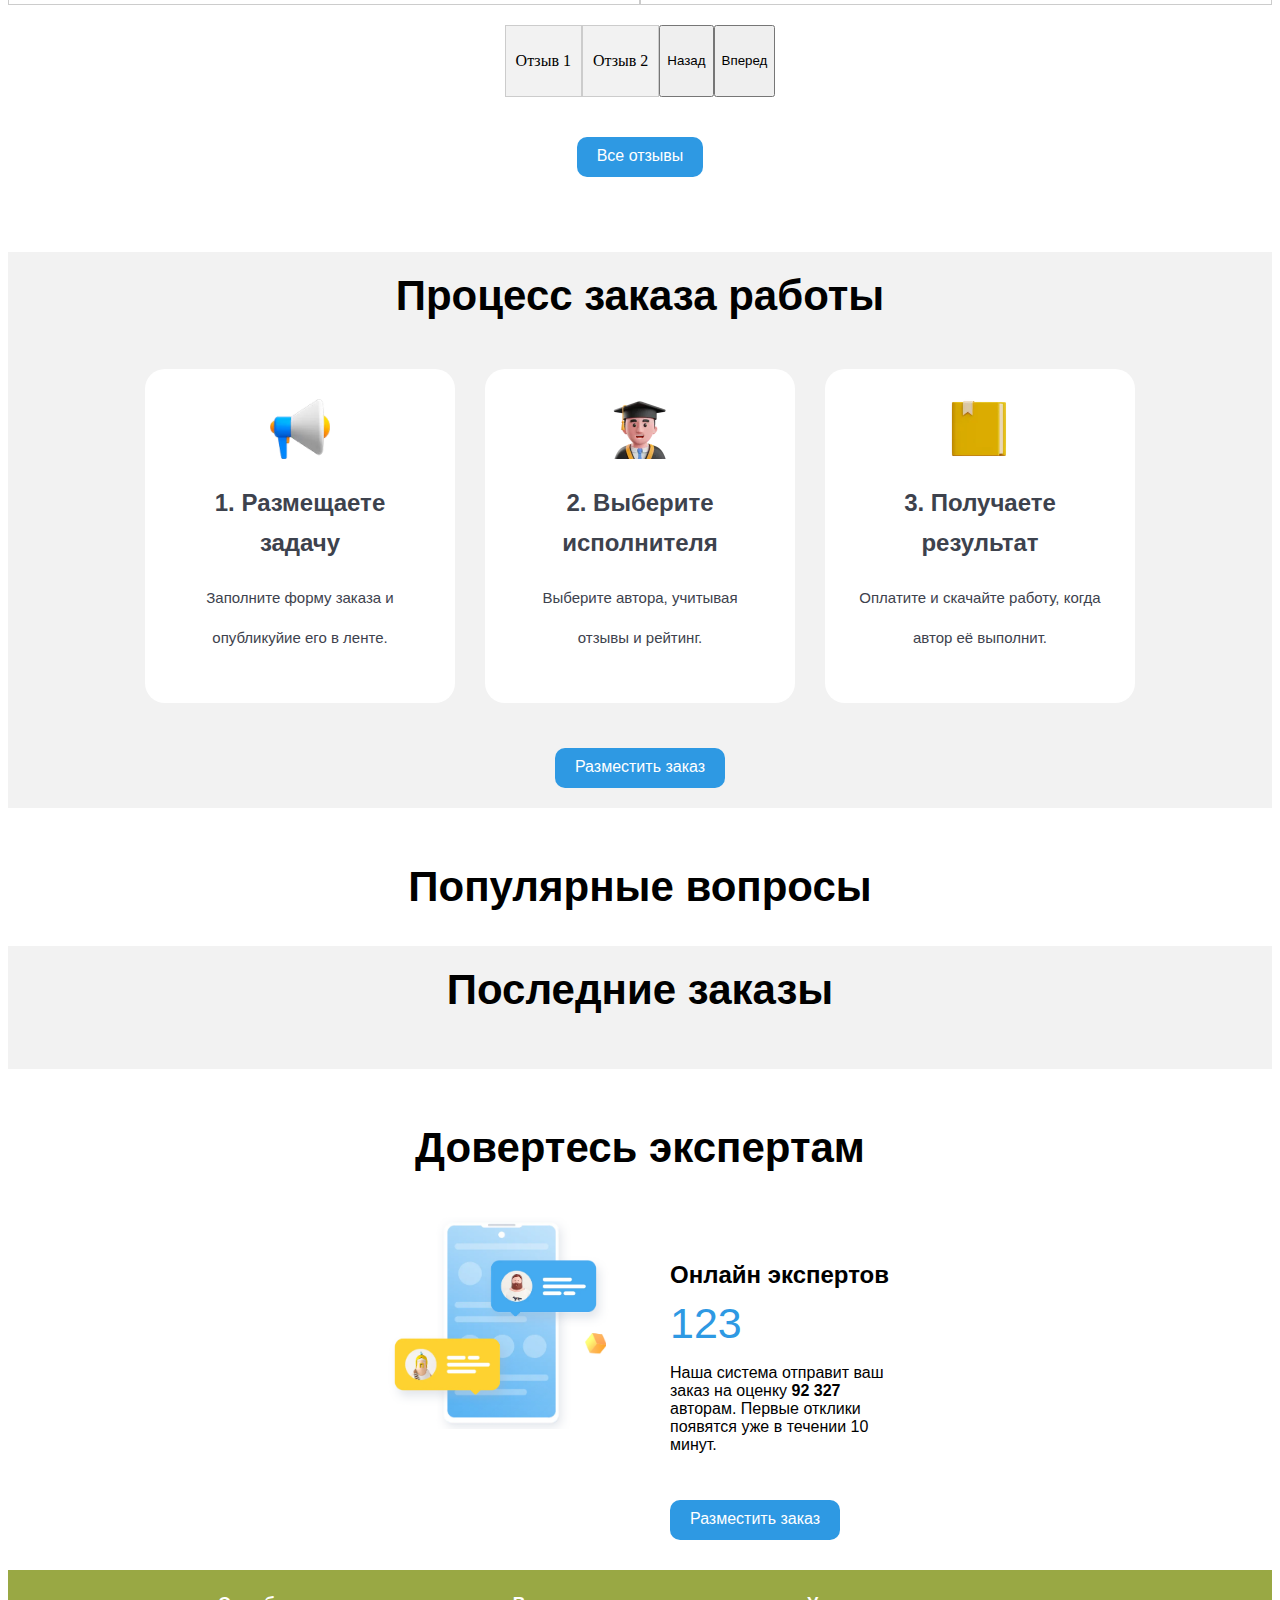
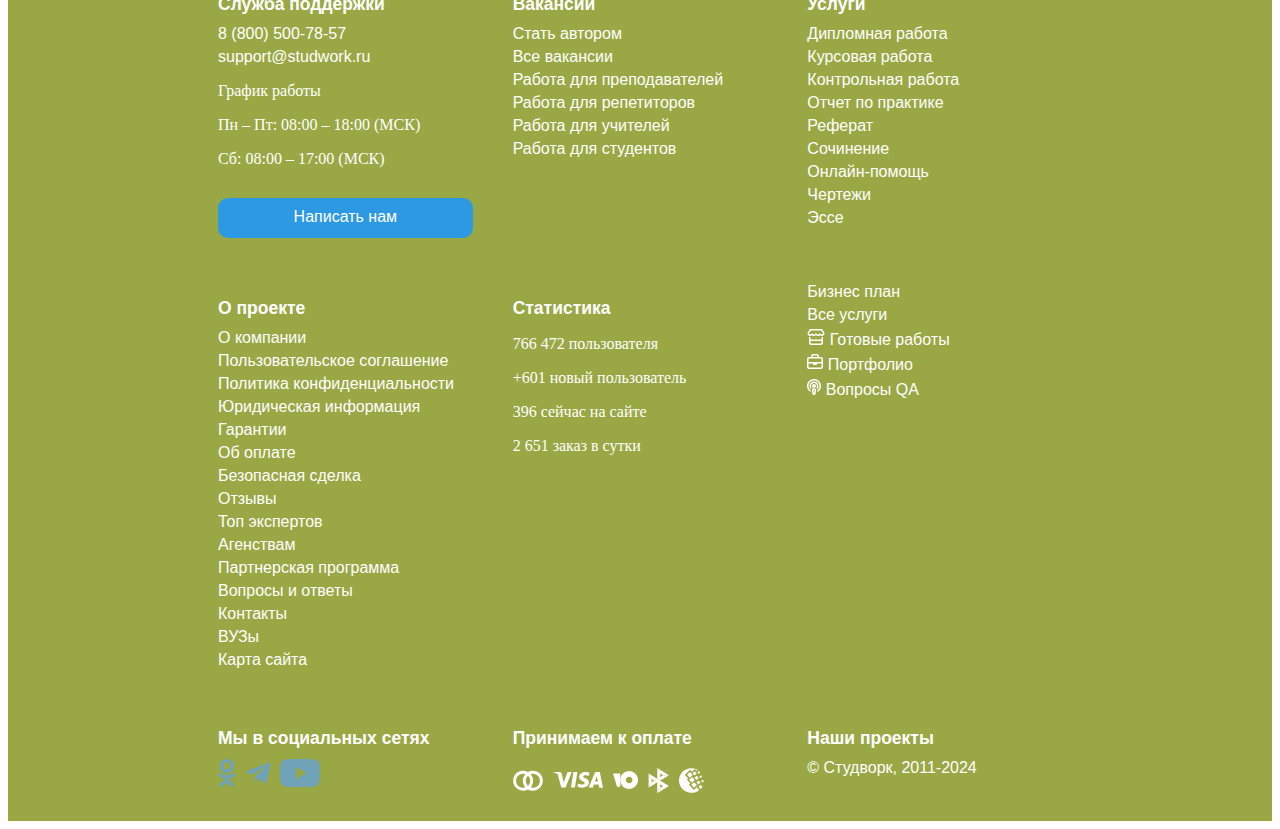
==== commit 079cd9f9: "added raboty" ====
--- a/index.html
+++ b/index.html
@@ -85,58 +85,72 @@
         <h2>Популярные услуги</h2>
         <div class="services-container">
             <div class="service">
-                <img src="img/chertezh.webp" alt="Графическое изображение">
+                <img src="img/services/chertezh.webp" alt="Графическое изображение">
                 <h4>Чертеж</h4>
                 <p>Срок: от 3 часов</p>
                 <p>Цена: от 500 ₽</p>
                 <a href="" class="service_btn">Заказать</a>
             </div>
             <div class="service">
-                <img src="img/chertezh.webp" alt="Графическое изображение">
-                <h4>Чертеж</h4>
+                <img src="img/services/marketingovoe-issledovanie.webp" alt="Графическое изображение">
+                <h4>Маркетинговое исследование</h4>
+                <p>Срок: от 4 часов</p>
+                <p>Цена: от 500 ₽</p>
+                <a href="" class="service_btn">Заказать</a>
+            </div>
+            <div class="service">
+                <img src="img/services/nir.webp" alt="Графическое изображение">
+                <h4>НИР</h4>
+                <p>Срок: от 2 часов</p>
+                <p>Цена: от 5000 ₽</p>
+                <a href="" class="service_btn">Заказать</a>
+            </div>
+            <div class="service">
+                <img src="img/services/avtoreferat.webp" alt="Графическое изображение">
+                <h4>Автореферат</h4>
+                <p>Срок: от 2 часов</p>
+                <p>Цена: от 500 ₽</p>
+                <a href="" class="service_btn">Заказать</a>
+            </div>
+            <div class="service">
+                <img src="img/services/esse.webp" alt="Графическое изображение">
+                <h4>Эссе</h4>
                 <p>Срок: от 3 часов</p>
                 <p>Цена: от 500 ₽</p>
                 <a href="" class="service_btn">Заказать</a>
             </div>
             <div class="service">
-                <img src="img/chertezh.webp" alt="Графическое изображение">
-                <h4>Чертеж</h4>
+                <img src="img/services/kursovaya-rabota.webp" alt="Графическое изображение">
+                <h4>Курсовая работа</h4>
+                <p>Срок: от 1 дня</p>
+                <p>Цена: от 1000 ₽</p>
+                <a href="" class="service_btn">Заказать</a>
+            </div>
+            <div class="service">
+                <img src="img/services/referat.webp" alt="Графическое изображение">
+                <h4>Реферат</h4>
                 <p>Срок: от 3 часов</p>
                 <p>Цена: от 500 ₽</p>
                 <a href="" class="service_btn">Заказать</a>
             </div>
             <div class="service">
-                <img src="img/chertezh.webp" alt="Графическое изображение">
-                <h4>Чертеж</h4>
-                <p>Срок: от 3 часов</p>
+                <img src="img/services/statiya.webp" alt="Графическое изображение">
+                <h4>Статья</h4>
+                <p>Срок: от 2 часов</p>
                 <p>Цена: от 500 ₽</p>
                 <a href="" class="service_btn">Заказать</a>
             </div>
             <div class="service">
-                <img src="img/chertezh.webp" alt="Графическое изображение">
-                <h4>Чертеж</h4>
-                <p>Срок: от 3 часов</p>
-                <p>Цена: от 500 ₽</p>
+                <img src="img/services/diplomnaya-rabota.webp" alt="Графическое изображение">
+                <h4>Дипломная работа</h4>
+                <p>Срок: от 3 дней</p>
+                <p>Цена: от 5000 ₽</p>
                 <a href="" class="service_btn">Заказать</a>
             </div>
             <div class="service">
-                <img src="img/chertezh.webp" alt="Графическое изображение">
-                <h4>Чертеж</h4>
-                <p>Срок: от 3 часов</p>
-                <p>Цена: от 500 ₽</p>
-                <a href="" class="service_btn">Заказать</a>
-            </div>
-            <div class="service">
-                <img src="img/chertezh.webp" alt="Графическое изображение">
-                <h4>Чертеж</h4>
-                <p>Срок: от 3 часов</p>
-                <p>Цена: от 500 ₽</p>
-                <a href="" class="service_btn">Заказать</a>
-            </div>
-            <div class="service">
-                <img src="img/chertezh.webp" alt="Графическое изображение">
-                <h4>Чертеж</h4>
-                <p>Срок: от 3 часов</p>
+                <img src="img/services/retsenziya.webp" alt="Графическое изображение">
+                <h4>Рецензия</h4>
+                <p>Срок: от 2 часов</p>
                 <p>Цена: от 500 ₽</p>
                 <a href="" class="service_btn">Заказать</a>
             </div>
@@ -145,7 +159,7 @@
             <div class="circle"></div>
             <div class="circle"></div>
         </div>
-        <a href="#" class="all-services-btn">Все услуги</a>
+        <a href="studencheskie-raboty.html" class="all-services-btn">Все услуги</a>
     </section>
     <section class="advantage">
         <h2>Преимущества и гарантии</h2>
@@ -536,9 +550,9 @@
                 <img src="img/online-experts.png" alt="Онлайн эксперты">
             </div>
             <div class="item-online-experts">
-                <h3>Онлайн экспертов</h3>
-                <span>123</span>
-                <p>Наша система отправит ваш заказ на оценку <strong>92 327</strong> авторам. Первые отклики появятся уже в течении 10 минут.</p>
+                <h3 class="title-page" style="text-align: left;">Онлайн экспертов</h3>
+                <span style="font-size: 43px; color: #2E99E3; font-family: 'Arial', 'Verdana', sans-serif;">123</span>
+                <p style="font-size: 16px; font-family: 'Arial', 'Verdana', sans-serif;">Наша система отправит ваш заказ на оценку <strong>92 327</strong> авторам. Первые отклики появятся уже в течении 10 минут.</p>
                 <a href="#" class="service_btn">Разместить заказ</a>
             </div>
         </div>
@@ -647,28 +661,131 @@
             </div>
             <div class="footer-item">
                 <h2>Мы в социальных сетях</h2>
-                <div >
-                    <a href="#"class="tooltip-toggle"><svg xmlns="http://www.w3.org/2000/svg" focusable="false" ariahidden="true" role="img" 
+                <div style="display: flex;">
+                    <a href="#"class="tooltip-toggle" style="padding-right: 10px;">
+                        <svg xmlns="http://www.w3.org/2000/svg" focusable="false" ariahidden="true" role="img" 
                         data-icon="fab/odnoklassniki" viewBox="0 0 320 512" fill="#70a2b8" wight="28px" height="28px" data-v-7a9f8cfe="" ariaHidden="true" 
-                        data-v-cb78c2c6=""><path d="M275.1 334c-27.4 17.4-65.1 24.3-90 26.9l20.9 20.6 76.3 76.3c27.9 28.6-17.5 73.3-45.7 
+                        data-v-cb78c2c6=""><title>Однокласники</title><path d="M275.1 334c-27.4 17.4-65.1 24.3-90 26.9l20.9 20.6 76.3 76.3c27.9 28.6-17.5 73.3-45.7 
                         45.7-19.1-19.4-47.1-47.4-76.3-76.6L84 503.4c-28.2 27.5-73.6-17.6-45.4-45.7 19.4-19.4 47.1-47.4 
                         76.3-76.3l20.6-20.6c-24.6-2.6-62.9-9.1-90.6-26.9-32.6-21-46.9-33.3-34.3-59 7.4-14.6 27.7-26.9 54.6-5.7 0 0 36.3 28.9 94.9 
                         28.9s94.9-28.9 94.9-28.9c26.9-21.1 47.1-8.9 54.6 5.7 12.4 25.7-1.9 38-34.5 59.1zM30.3 129.7C30.3 58 88.6 0 160 0s129.7 58 
                         129.7 129.7c0 71.4-58.3 129.4-129.7 129.4s-129.7-58-129.7-129.4zm66 0c0 35.1 28.6 63.7 63.7 63.7s63.7-28.6 
                         63.7-63.7c0-35.4-28.6-64-63.7-64s-63.7 28.6-63.7 64z"></path></svg>
                     </a>
-                    <span class="tooltip-text">Однокласники</span>    
+                    <a href=""  style="padding-right: 10px;">
+                        <svg xmlns="http://www.w3.org/2000/svg" focusable="false" ariahidden="true" role="img" 
+                        data-icon="fab/telegram-plane-alt" viewBox="0 0 448 512" fill="#70a2b8" wight="28px" height="28px" class="sf-icon" data-v-63768f28="" ariaHidden="true" 
+                        data-v-6a662c08=""><title>Telegram</title><path d="M446.7 98.6l-67.6 318.8c-5.1 22.5-18.4 28.1-37.3 17.5l-103-75.9-49.7 47.8c-5.5 5.5-10.1
+                         10.1-20.7 10.1l7.4-104.9 190.9-172.5c8.3-7.4-1.8-11.5-12.9-4.1L117.8 284 16.2 252.2c-22.1-6.9-22.5-22.1 
+                         4.6-32.7L418.2 66.4c18.4-6.9 34.5 4.1 28.5 32.2z"></path></svg>
+                    </a>
+                    <a href=""  style="padding-right: 10px;">
+                        <svg xmlns="http://www.w3.org/2000/svg" focusable="false" ariahidden="true" role="img" data-icon="fab/youtube-alt"
+                         viewBox="0 0 30 20" fill="#70a2b8" wight="28px" height="28px" data-v-63768f28="" ariaHidden="true" data-v-6a662c08="">
+                         <title>YouTube</title><path 
+                         d="M27.9727 3.12324C27.6435 1.89323 26.6768 0.926623 25.4468 0.597366C23.2197 2.24288e-07 14.285 0 14.285 0C14.285
+                          0 5.35042 2.24288e-07 3.12323 0.597366C1.89323 0.926623 0.926623 1.89323 0.597366 3.12324C2.24288e-07 5.35042 0
+                           10 0 10C0 10 2.24288e-07 14.6496 0.597366 16.8768C0.926623 18.1068 1.89323 19.0734 3.12323 19.4026C5.35042 20 
+                           14.285 20 14.285 20C14.285 20 23.2197 20 25.4468 19.4026C26.6768 19.0734 27.6435 18.1068 27.9727 16.8768C28.5701
+                            14.6496 28.5701 10 28.5701 10C28.5701 10 28.5677 5.35042 27.9727 3.12324Z"></path><path d="M11.4253 
+                            14.2854L18.8477 10.0004L11.4253 5.71533V14.2854Z" fill="rgb(153 168 68)"></path></svg>
+                    </a>
                 </div>    
             </div>
             <div class="footer-item">
                 <h2>Принимаем к оплате</h2>
-                <a href="#">Ссылка 1</a>
-                <a href="#">Ссылка 2</a>
-                <a href="#">Ссылка 3</a>
+                <ul style="list-style-type: none; display: flex; padding-left: 0;">
+                    <li style="display: flex; align-items: center; height: 30px; padding-right: 10px;">
+                        <svg width="30" height="21" viewBox="0 0 30 21" xmlns="http://www.w3.org/2000/svg" data-v-403facb0="" 
+                        data-v-6a662c08=""><title>MasterCard</title><path d="M19.8579 0.706055C18.1521 0.705376 16.4749 1.14355 14.9874 
+                        1.97845C13.4637 1.12683 11.7439 0.688385 9.99845 0.706617C8.25303 0.724848 6.54271 1.19912 
+                        5.03716 2.08239C3.53161 2.96565 2.28316 4.2272 1.41567 5.7419C0.54818 7.25659 0.0917969 8.97177 
+                        0.0917969 10.7173C0.0917969 12.4628 0.54818 14.178 1.41567 15.6927C2.28316 17.2074 3.53161 
+                        18.4689 5.03716 19.3522C6.54271 20.2355 8.25303 20.7097 9.99845 20.728C11.7439 20.7462 13.4637 
+                        20.3078 14.9874 19.4561C16.3228 20.2005 17.811 20.6291 19.3378 20.7089C20.8646 20.7887 22.3894 
+                        20.5177 23.7951 19.9166C25.2008 19.3155 26.4502 18.4003 27.4473 17.2413C28.4443 16.0823 29.1626 
+                        14.7103 29.547 13.2305C29.9314 11.7508 29.9716 10.2026 29.6647 8.70489C29.3577 7.20715 28.7117 
+                        5.79965 27.7762 4.59041C26.8407 3.38116 25.6406 2.40232 24.268 1.72899C22.8954 1.05566 21.3867 
+                        0.705686 19.8579 0.706055ZM12.3764 17.3468C11.651 17.6064 10.8874 17.7434 10.1169 17.7524C8.25113 
+                        17.7524 6.46175 17.0112 5.14242 15.6918C3.8231 14.3725 3.08191 12.5831 3.08191 10.7173C3.08191 
+                        8.85151 3.8231 7.06213 5.14242 5.7428C6.46175 4.42348 8.25113 3.68229 10.1169 3.68229C10.8874 
+                        3.6912 11.651 3.82825 12.3764 4.08784C10.7472 5.91174 9.84666 8.27171 9.84666 10.7173C9.84666 
+                        13.1629 10.7472 15.5229 12.3764 17.3468ZM14.9874 15.7733C14.3033 15.1208 13.7588 14.3363 
+                        13.3867 13.4672C13.0147 12.5982 12.8228 11.6626 12.8228 10.7173C12.8228 9.77193 13.0147 
+                        8.8364 13.3867 7.96734C13.7588 7.09828 14.3033 6.31376 14.9874 5.66126C15.6715 6.31376 
+                        16.216 7.09828 16.5881 7.96734C16.9601 8.8364 17.152 9.77193 17.152 10.7173C17.152 11.6626 
+                        16.9601 12.5982 16.5881 13.4672C16.216 14.3363 15.6715 15.1208 14.9874 15.7733ZM19.8579 
+                        17.7523C19.0874 17.7434 18.3238 17.6063 17.5984 17.3468C19.2276 15.5229 20.1281 13.1629 
+                        20.1281 10.7173C20.1281 8.27171 19.2276 5.91174 17.5984 4.08784C18.3238 3.82825 19.0874 
+                        3.6912 19.8579 3.68229C21.7237 3.68229 23.5131 4.42348 24.8324 5.7428C26.1517 7.06213 
+                        26.8929 8.85151 26.8929 10.7173C26.8929 12.5831 26.1517 14.3725 24.8324 15.6918C23.5131 
+                        17.0112 21.7237 17.7523 19.8579 17.7523Z" fill="currentColor"></path></svg>
+                    </li>
+                    <li style="display: flex; align-items: center; height: 30px; padding-right: 10px;">
+                        <svg width="50" height="16" viewBox="0 0 50 16" xmlns="http://www.w3.org/2000/svg" data-v-403facb0="" 
+                        data-v-6a662c08=""><g clip-path="url(#clip0_1765_7080)"><title>VISA</title><path d="M20.4375 0L17.9281 15.6157H21.9391L24.4469 
+                            0H20.4375ZM32.536 6.36096C31.1344 5.66879 30.2751 5.20164 30.2751 4.4937C30.2922 3.85003 31.0017 3.19059 
+                            32.586 3.19059C33.8892 3.15786 34.8469 3.4641 35.5736 3.7688L35.9376 3.93126L36.4829 0.664064C35.6906 0.357823
+                             34.4345 0.0203924 32.8829 0.0203924C28.922 0.0203924 26.1329 2.07976 26.1156 5.02512C26.0828 7.19862 28.1124
+                              8.40474 29.6313 9.12827C31.1829 9.87048 31.711 10.3517 31.711 11.0111C31.6939 12.0236 30.4564 12.4907 29.3017
+                               12.4907C27.7018 12.4907 26.8424 12.2501 25.5377 11.686L25.0095 11.4454L24.4486 14.8408C25.3908 15.2596 
+                               27.1236 15.6282 28.9221 15.6471C33.1315 15.6471 35.8706 13.6189 35.905 10.4799C35.9187 8.75793 34.8485 
+                               7.43906 32.536 6.36096ZM46.7657 0.0483263H43.6625C42.7062 0.0483263 41.9796 0.323378 41.5656 1.30465L35.6077
+                                15.6157H39.8171L40.9764 12.5173H45.6858L46.2874 15.6282H49.9999L46.7657 0.0483263ZM42.1438 9.39046C42.225
+                                 9.39835 43.7595 4.33261 43.7595 4.33261L44.9813 9.39046C44.9813 9.39046 42.936 9.39046 42.1438 
+                                 9.39046ZM14.5766 0L10.6469 10.6094L10.2188 8.51716C9.4922 6.10305 7.21416 3.4797 4.67188 2.17659L8.27033
+                                  15.6001H12.5142L18.8205 0.00171277H14.5766V0Z" fill="currentColor"></path> <path d="M8.89692 
+                                  2.01283C8.59068 0.822136 7.61403 0.0190903 6.28762 0.00195312H0.0640929L0 0.290884C4.85478 1.48774 
+                                  8.92965 5.17051 10.2516 8.63461L8.89692 2.01283Z" fill="currentColor"></path></g> <defs><clipPath 
+                                    id="clip0_1765_7080"><rect width="50" height="16" fill="currentColor"></rect></clipPath></defs></svg>
+                    </li>
+                    <li style="display: flex; align-items: center; height: 30px; padding-right: 10px;">
+                        <svg width="25" height="18" viewBox="0 0 25 18" fill="none" xmlns="http://www.w3.org/2000/svg" data-v-403facb0=""
+                         data-v-6a662c08=""><g clip-path="url(#clip0_1765_8317)"><title>YooMoney</title><path d="M16.1335 0C11.1868 0 7.25195 4.04431 7.25195 
+                            9C7.25195 14.0127 11.243 18 16.1335 18C21.024 18 25.0151 13.9557 25.0151 9C25.0713 4.04431 21.024 0 16.1335 
+                            0ZM16.1335 12.3607C14.3347 12.3607 12.817 10.8228 12.817 9C12.817 7.1772 14.3347 5.63924 16.1335 
+                            5.63924C17.9323 5.63924 19.45 7.1772 19.45 9C19.45 10.8228 17.9885 12.3607 16.1335 12.3607Z" 
+                            fill="currentColor"></path> <path d="M7.25145 2.62012V15.7213H4.0473L0 2.62012H7.25145Z" 
+                            fill="currentColor"></path></g> <defs><clipPath id="clip0_1765_8317"><rect width="25" height="18" 
+                                fill="currentColor"></rect></clipPath></defs></svg>
+                    </li>
+                    <li style="display: flex; align-items: center; height: 30px; padding-right: 10px;">
+                        <svg width="21" height="25" viewBox="0 0 21 25" xmlns="http://www.w3.org/2000/svg" data-v-403facb0="" 
+                        data-v-6a662c08=""><g clip-path="url(#clip0_1765_9276)"><title>Система быстрых платежей</title><path d="M0.601562 5.46387L3.64117 10.897V14.211L0.605118
+                             19.6334L0.601562 5.46387Z" fill="currentColor"></path> <path d="M12.2725 8.91911L15.1207 7.17341L20.9497 
+                             7.16797L12.2725 12.4837V8.91911Z" fill="currentColor"></path> <path d="M12.2562 5.43143L12.2723 
+                             12.6247L9.22559 10.7526V0L12.2562 5.43143Z" fill="currentColor"></path> <path d="M20.9496 7.16835L15.1203
+                              7.17379L12.2562 5.43143L9.22559 0L20.9496 7.16835Z" fill="currentColor"></path> <path d="M12.2723 
+                              19.6633V16.1734L9.22559 14.3369L9.22726 25.1002L12.2723 19.6633Z" fill="currentColor"></path> 
+                              <path d="M15.1135 17.9338L3.64096 10.897L0.601562 5.46387L20.9374 17.9266L15.1135 17.9338Z" 
+                              fill="currentColor"></path> <path d="M9.22754 25.0996L12.2722 19.6627L15.1133 17.9329L20.9371 
+                              17.9258L9.22754 25.0996Z" fill="currentColor"></path> <path d="M0.604492 19.6332L9.24998 14.3371L6.3434 
+                              12.5537L3.64055 14.2107L0.604492 19.6332Z" fill="currentColor"></path></g> <defs><clipPath 
+                                id="clip0_1765_9276"><rect width="21" height="25" fill="currentColor"></rect></clipPath></defs></svg>
+                    </li>
+                    <li style="display: flex; align-items: center; height: 30px; padding-right: 10px;">
+                        <svg width="25" height="25" viewBox="0 0 25 25" xmlns="http://www.w3.org/2000/svg" data-v-403facb0="" 
+                        data-v-6a662c08=""><g clip-path="url(#clip0_1765_8954)"><title>WebMoney</title><path d="M12.4407 0.19043C14.3911 0.19043 16.247 0.637305
+                             17.9122 1.44043C18.1739 1.5584 18.4356 1.69941 18.6966 1.84043L17.5548 2.85176L15.843 1.08809L12.8938 
+                             3.67402L11.1563 1.8127L5.7325 6.63379L9.20516 10.4197L7.84969 11.5955L11.2755 15.3814L9.92 16.5564L14.8204
+                              21.9416L17.7208 19.3076L20.2434 22.1303C19.7434 22.5064 19.1966 22.8834 18.6028 23.2123C16.7276 24.2618 
+                              14.6142 24.812 12.4653 24.81C5.58992 24.81 7.83913e-05 19.2854 7.83913e-05 12.4896C-0.0241404 5.74004 
+                              5.56648 0.19043 12.4407 0.19043ZM10.1563 11.7365L13.1298 9.10254L15.7946 12.042L12.8204 14.6756L10.1563
+                               11.7365ZM12.2735 16.8158L15.2227 14.1588L17.911 17.0979L14.9372 19.7318L12.2735 16.8158ZM8.0407 
+                               6.72793L11.0095 4.09395L13.6735 7.0334L10.6997 9.66699L8.0407 6.72793ZM13.4872 5.3127L15.7032 
+                               3.3416L17.7016 5.5291L15.4891 7.52754L13.4872 5.3127ZM17.4325 14.3662L19.6485 12.3947L21.647 
+                               14.6045L19.4345 16.5811L17.4325 14.3662ZM19.3829 18.8115L21.5954 16.8357L23.5923 19.0232L21.3805 
+                               21.0217L19.3829 18.8115ZM20.2872 8.65254L21.7618 7.33535L23.0938 8.79395L21.6196 10.1104L20.2872 
+                               8.65254ZM18.3841 4.30215L19.8587 2.9623L21.1915 4.44356L19.7157 5.75996L18.3841 4.30215ZM22.1661 
+                               13.0033L23.6407 11.6869L25.0001 13.1479L23.502 14.4643L22.1661 13.0033ZM15.5255 9.73457L17.738 
+                               7.75918L19.7356 9.9459L17.5239 11.9217L15.5255 9.73457Z" fill="currentColor"></path></g> 
+                               <defs><clipPath id="clip0_1765_8954"><rect width="25" height="25" fill="currentColor"></rect>
+                            </clipPath></defs></svg>
+                    </li>
+                </ul>
             </div>
             <div class="footer-item">
                 <h2>Наши проекты</h2>
-                <a href="#">???</a>
                 <a href="#">© Студворк, 2011-2024</a>
             </div>
         </div>
--- a/styles/styles.css
+++ b/styles/styles.css
@@ -207,7 +207,9 @@
 }
 
 .service h4 {
-    margin-right: 50px;
+    margin-right: 40px;
+    margin-left: 20px;
+    width: 160px;
     padding-top: 1px;
     font-family: Helvetica, Helvetica, Arial, sans-serif;
     font-size: 24px;
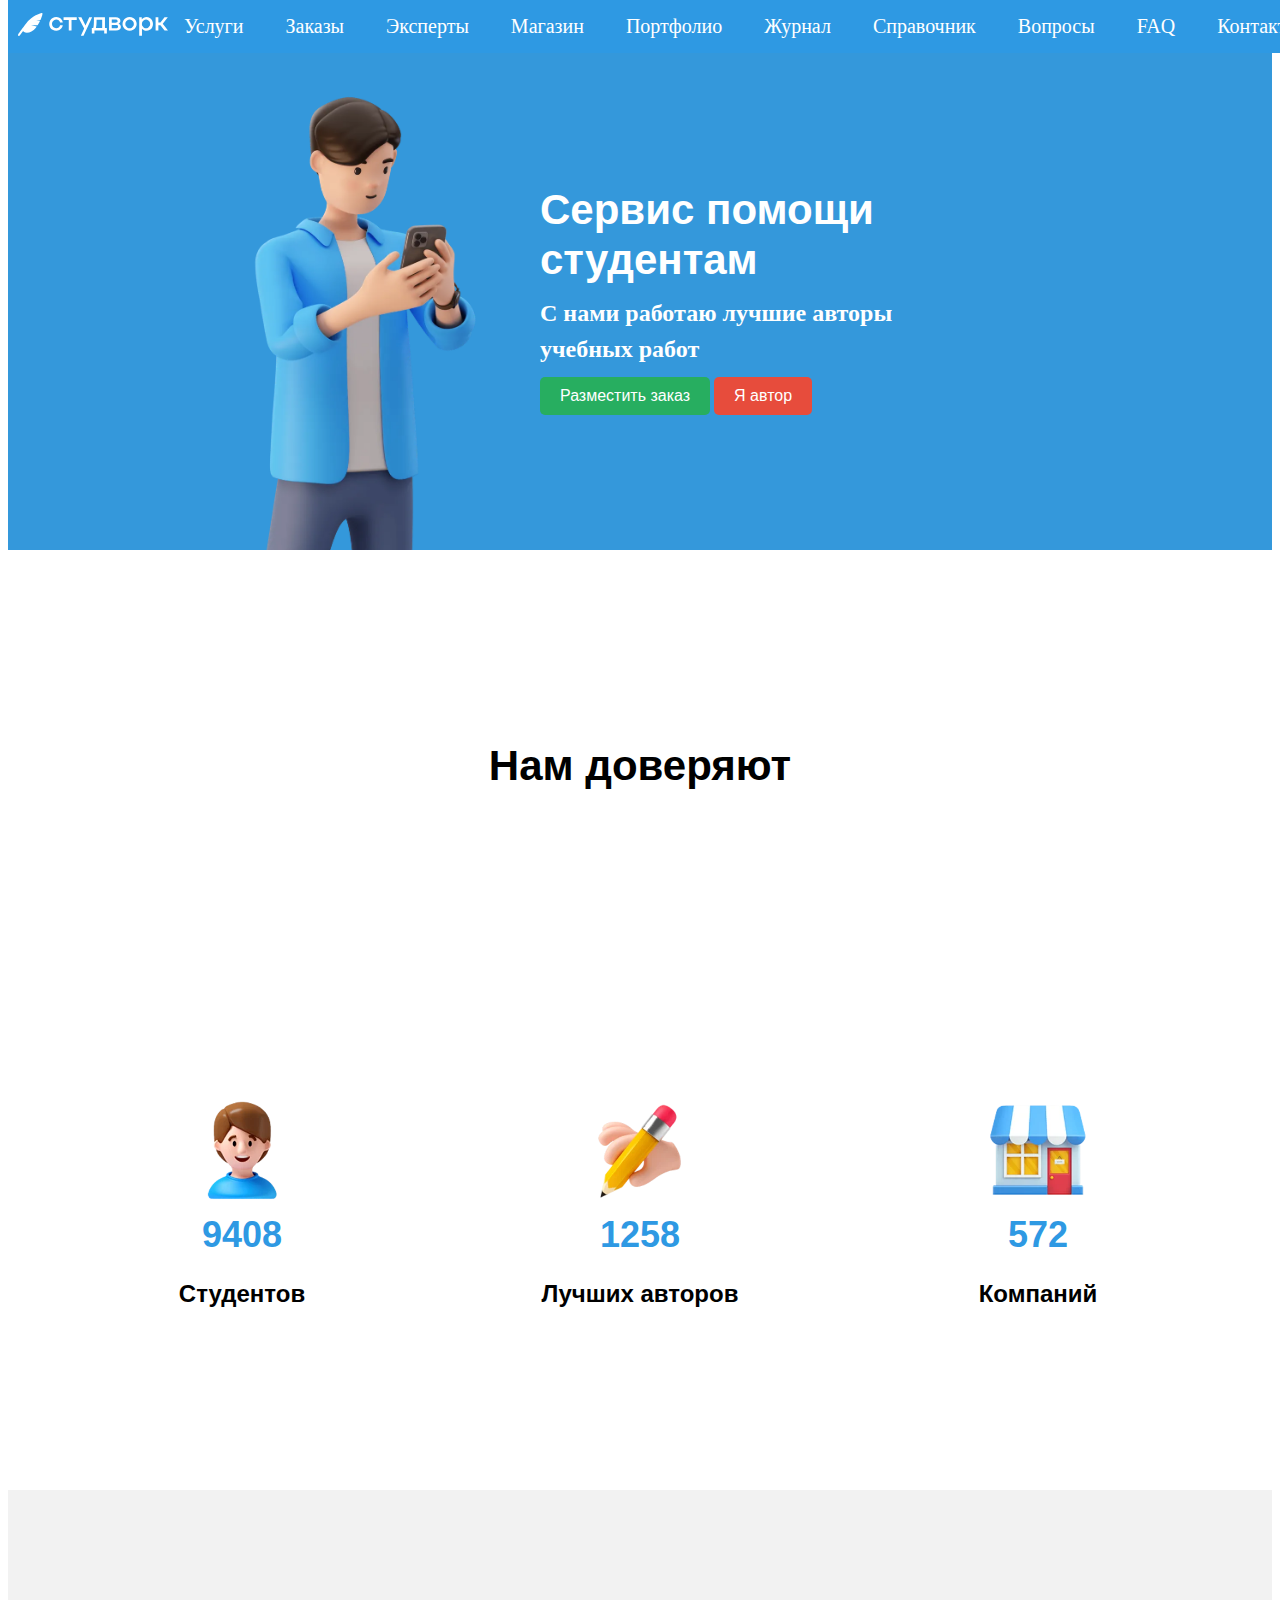
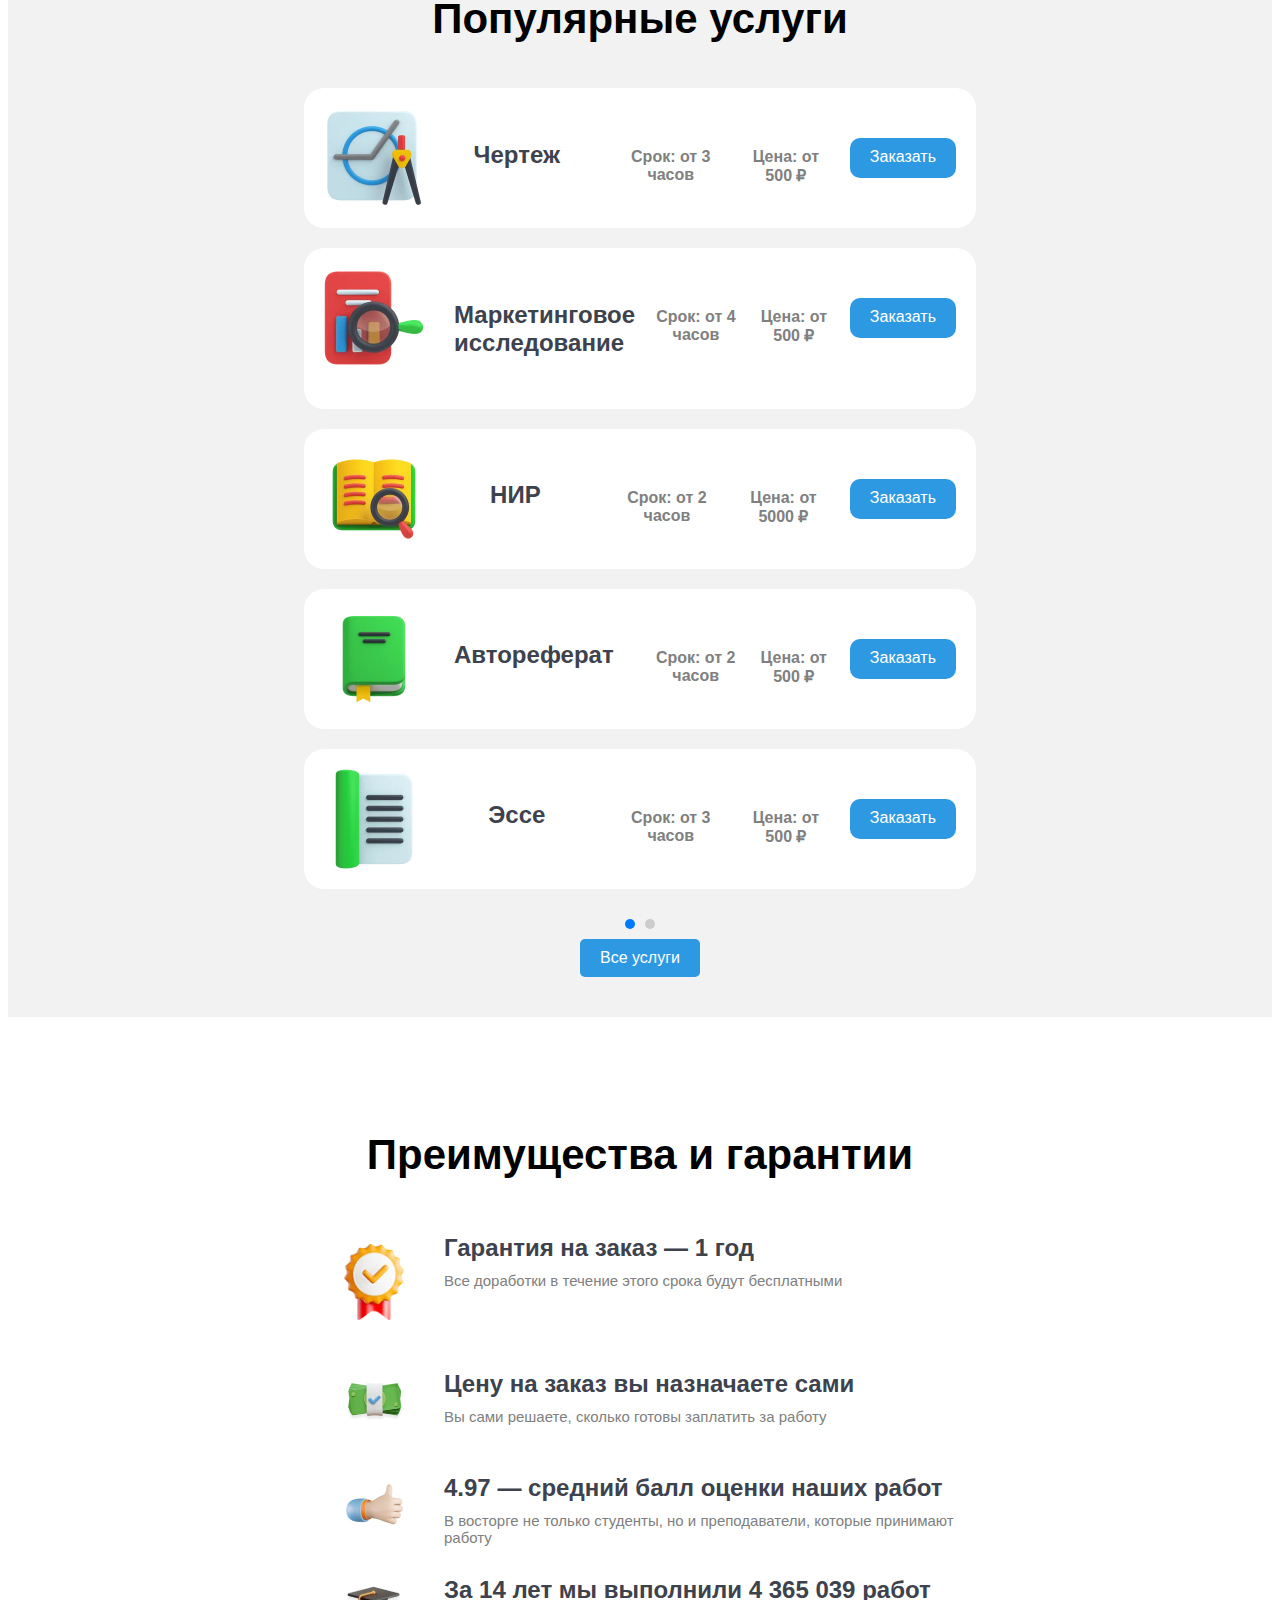
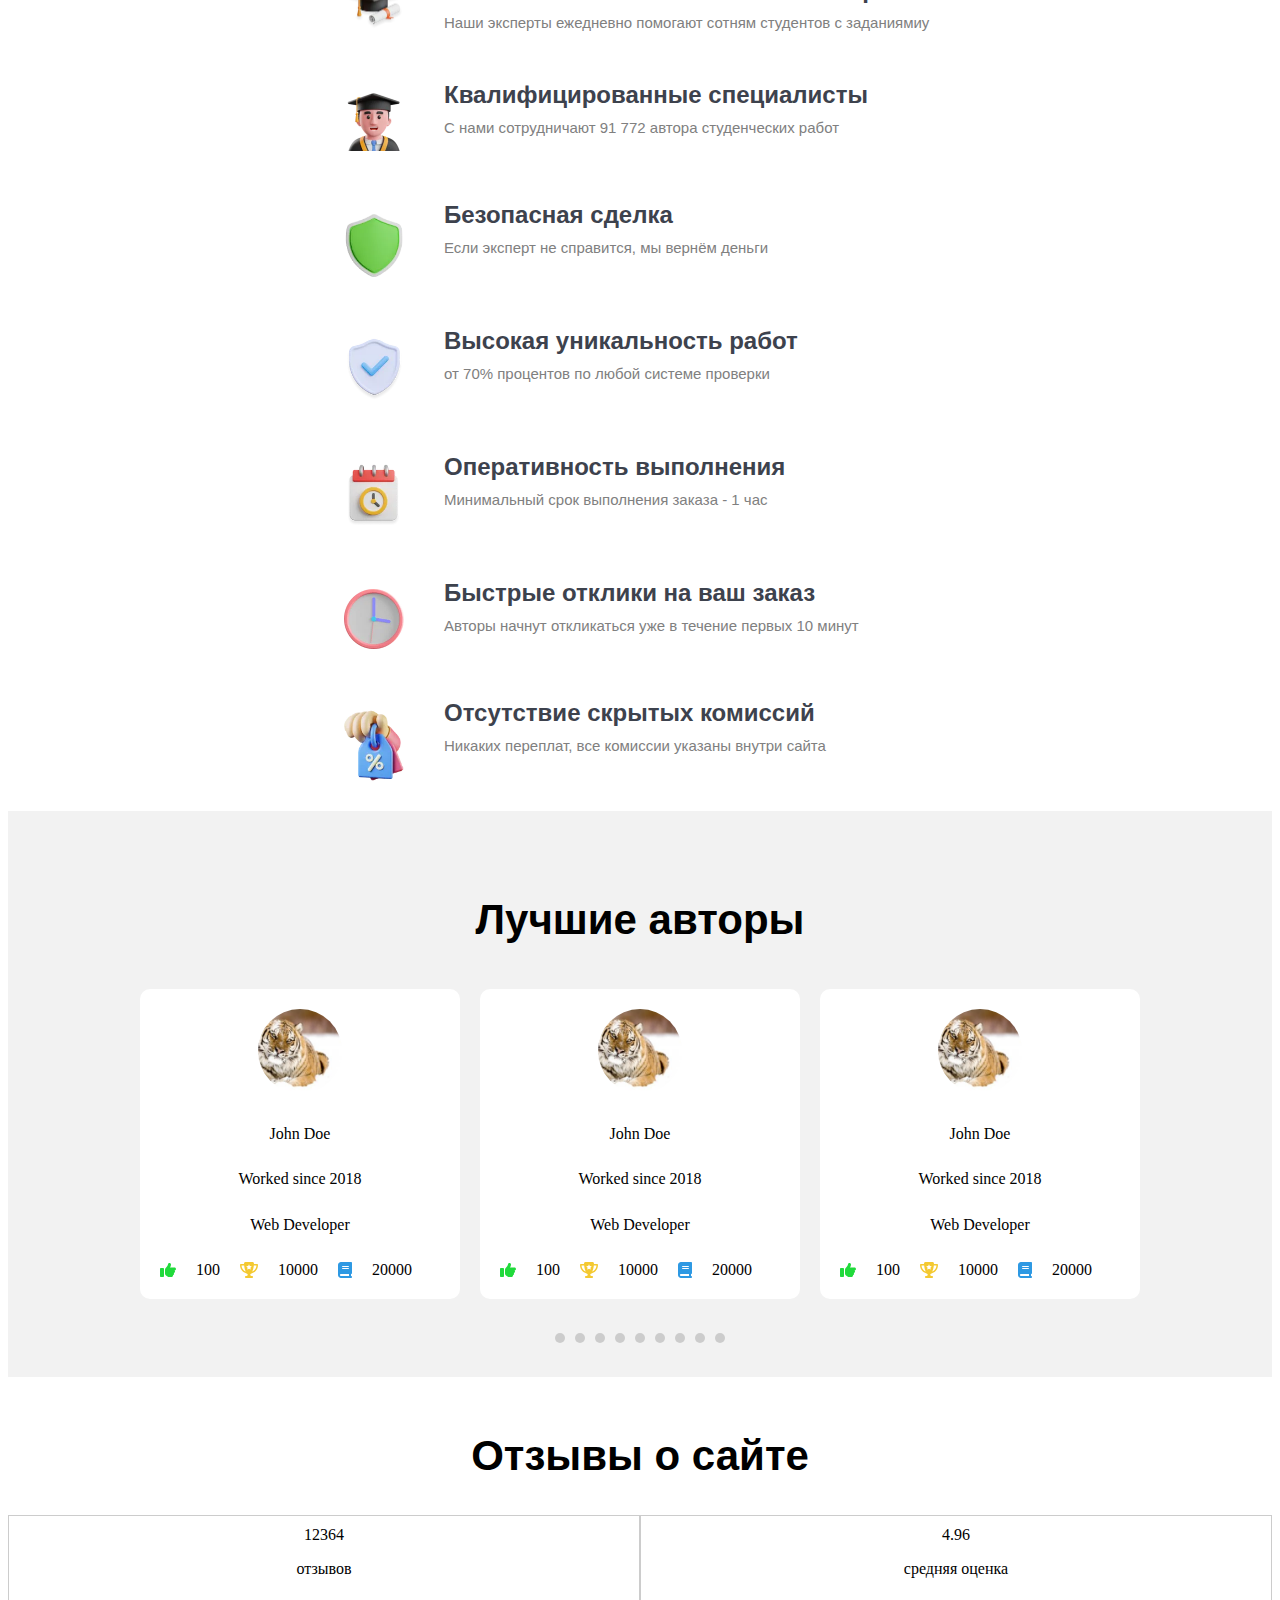
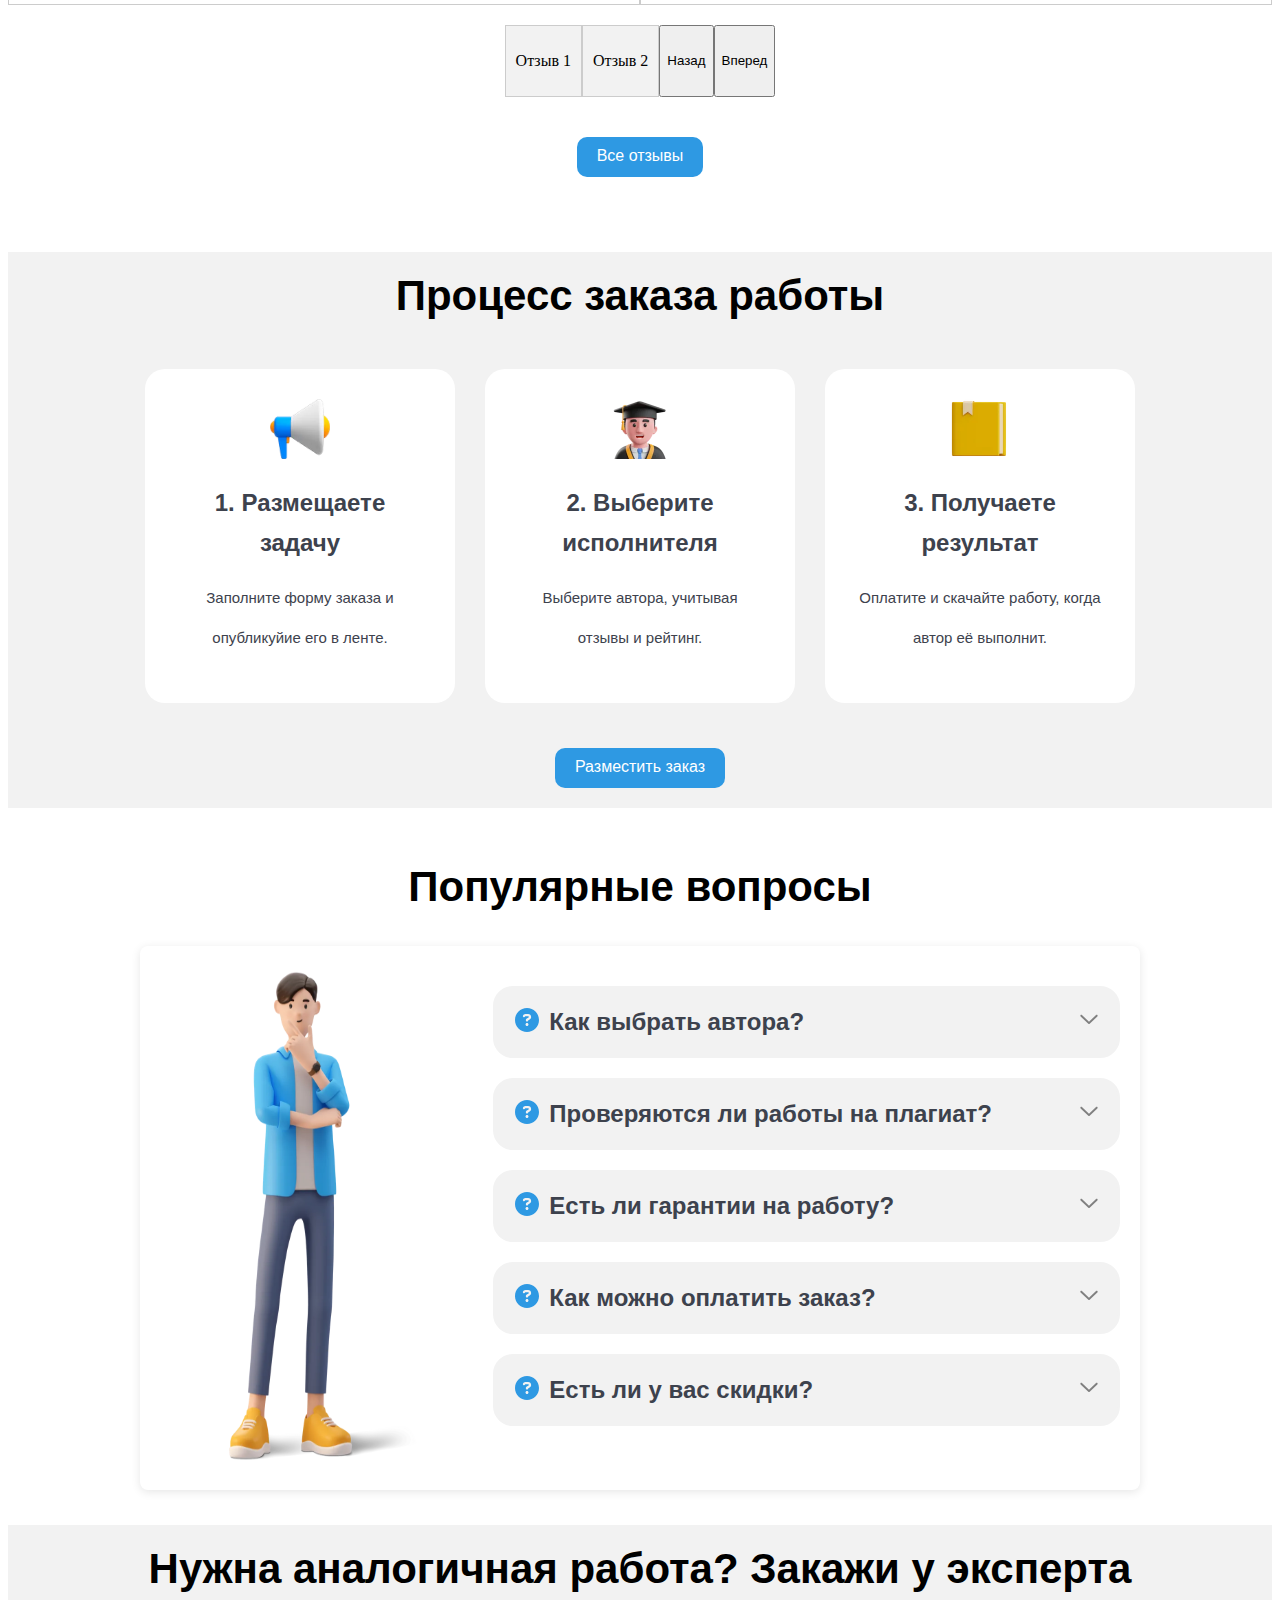
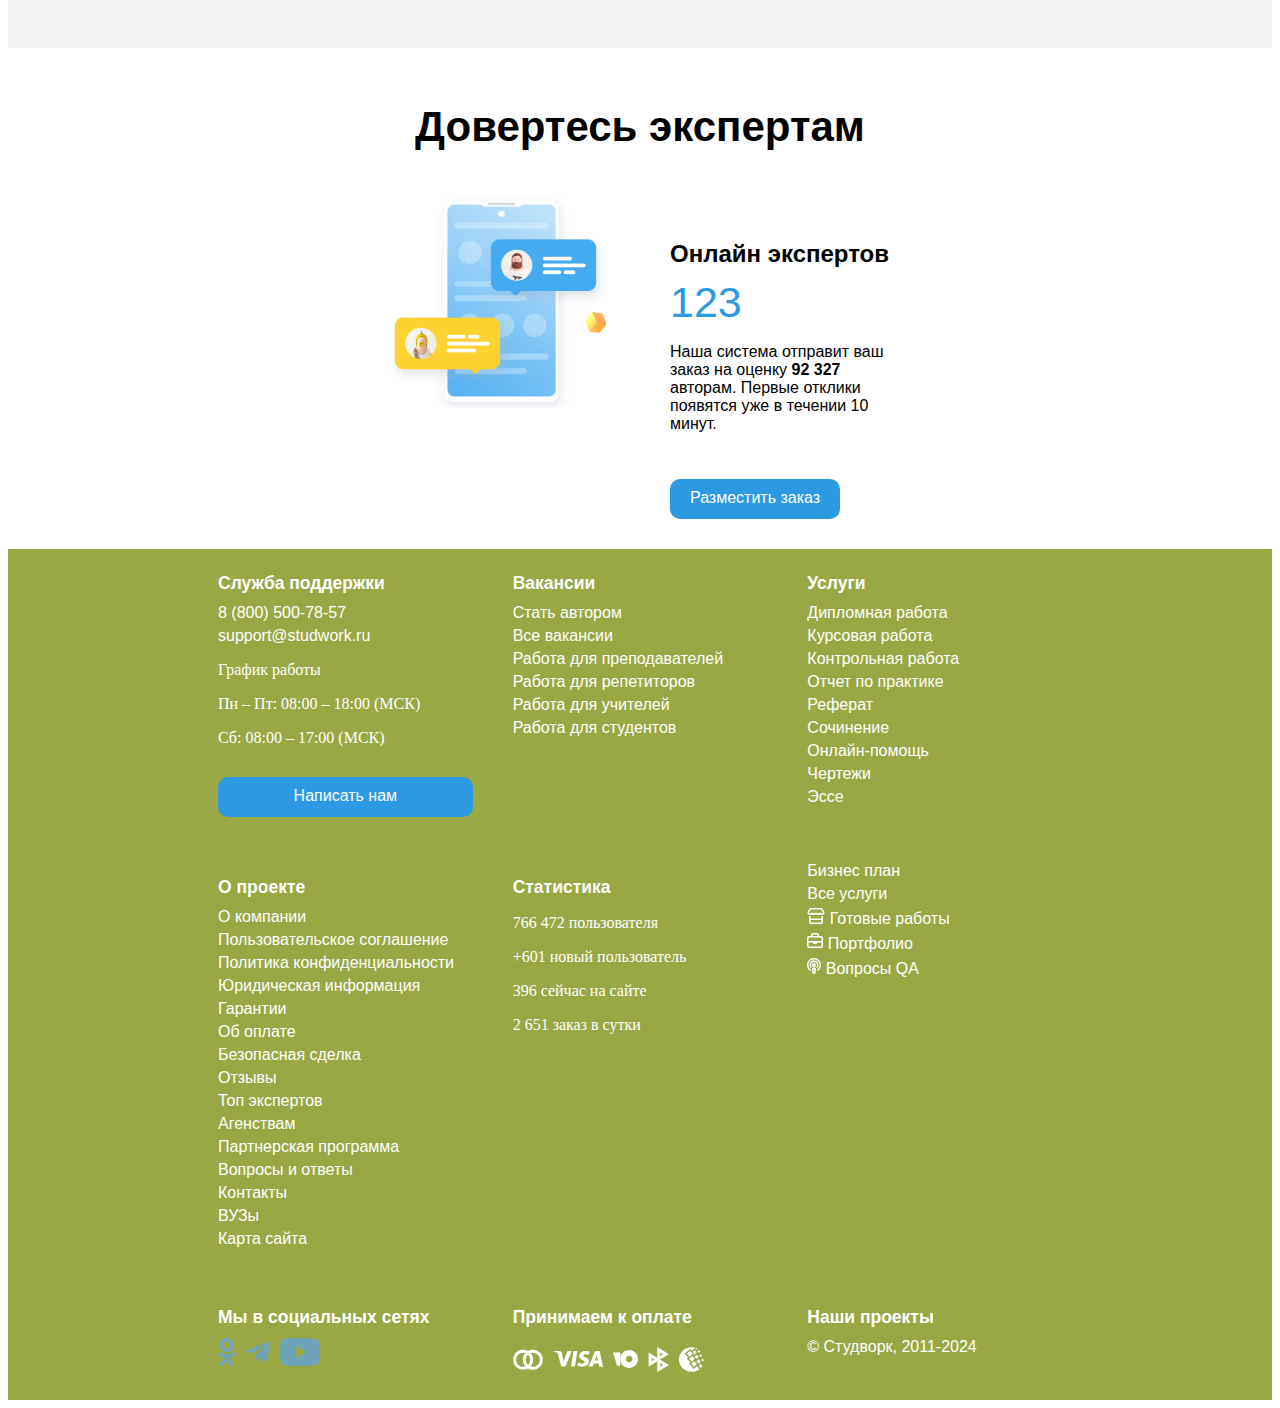
==== commit 4fe3e656: "added index" ====
--- a/index.html
+++ b/index.html
@@ -539,9 +539,133 @@
     </section>
     <section class="popular-questions">
         <h2 class="title-page">Популярные вопросы</h2>
+        <div style="display: flex; gap: 20px; background-color: white; padding: 20px; border-radius: 8px;
+         box-shadow: 0 2px 10px rgba(0, 0, 0, 0.1);">
+            <div style="flex: 1;">
+                <img src="img/man-thinking-something.webp" width="200" height="500">
+            </div>
+            <div style="flex: 2;">
+                <div style="display: flex; margin-top: 20px; border: 2px solid #f2f2f2; padding: 20px; border-radius: 20px;
+                 background-color: #f2f2f2;">
+                    <div style="width: 24px; height: 24px; fill: #2e99e3;">
+                        <svg xmlns="http://www.w3.org/2000/svg" focusable="false" ariahidden="true" role="img" 
+                        data-icon="fas/circle-question" viewBox="0 0 512 512" class="question__head__icon__question sf-icon" 
+                        data-v-5bdb7bd0="" ariaHidden="true" data-v-5cadbc4a=""><path d="M256 512c141.4 0 256-114.6 256-256S397.4 0 256 
+                        0S0 114.6 0 256S114.6 512 256 512zM169.8 165.3c7.9-22.3 29.1-37.3 52.8-37.3h58.3c34.9 0 63.1 28.3 63.1 63.1c0 
+                        22.6-12.1 43.5-31.7 54.8L280 264.4c-.2 13-10.9 23.6-24 23.6c-13.3 0-24-10.7-24-24V250.5c0-8.6 4.6-16.5 
+                        12.1-20.8l44.3-25.4c4.7-2.7 7.6-7.7 7.6-13.1c0-8.4-6.8-15.1-15.1-15.1H222.6c-3.4 0-6.4 2.1-7.5 5.3l-.4 1.2c-4.4 
+                        12.5-18.2 19-30.6 14.6s-19-18.2-14.6-30.6l.4-1.2zM288 352c0 17.7-14.3 32-32 32s-32-14.3-32-32s14.3-32 32-32s32 
+                        14.3 32 32z"></path></svg>
+                    </div>
+                    <span style="flex: 1; font-size: 24px; font-family: Montserrat, Montserrat-fallback-1, Helvetica Neue, 
+                    Montserrat-fallback-2, Helvetica, Montserrat-fallback-3, Arial, sans-serif; font-weight: 600; color: #3d424d; 
+                    margin-left: 10px; text-align: left;">
+                     Как выбрать автора?</span>
+                    <div style="width: 18px; height: 18px; fill: grey; margin-right: auto;">
+                        <svg xmlns="http://www.w3.org/2000/svg" focusable="false" ariahidden="true" role="img" data-icon="far/chevron-down"
+                         viewBox="0 0 448 512" class="sf-icon" data-v-c34adb6a="" ariaHidden="true"><path d="M432.6 209.3l-191.1 
+                         183.1C235.1 397.8 229.1 400 224 400s-11.97-2.219-16.59-6.688L15.41 209.3C5.814 200.2 5.502 184.1 14.69 
+                         175.4c9.125-9.625 24.38-9.938 33.91-.7187L224 342.8l175.4-168c9.5-9.219 24.78-8.906 33.91 .7187C442.5 184.1 
+                         442.2 200.2 432.6 209.3z"></path></svg>
+                    </div>
+                </div>
+                <div style="display: flex; margin-top: 20px; border: 2px solid #f2f2f2; padding: 20px; border-radius: 20px;
+                 background-color: #f2f2f2;">
+                    <div style="width: 24px; height: 24px; fill: #2e99e3;">
+                        <svg xmlns="http://www.w3.org/2000/svg" focusable="false" ariahidden="true" role="img" 
+                        data-icon="fas/circle-question" viewBox="0 0 512 512" class="question__head__icon__question sf-icon" 
+                        data-v-5bdb7bd0="" ariaHidden="true" data-v-5cadbc4a=""><path d="M256 512c141.4 0 256-114.6 256-256S397.4 0 256 
+                        0S0 114.6 0 256S114.6 512 256 512zM169.8 165.3c7.9-22.3 29.1-37.3 52.8-37.3h58.3c34.9 0 63.1 28.3 63.1 63.1c0 
+                        22.6-12.1 43.5-31.7 54.8L280 264.4c-.2 13-10.9 23.6-24 23.6c-13.3 0-24-10.7-24-24V250.5c0-8.6 4.6-16.5 
+                        12.1-20.8l44.3-25.4c4.7-2.7 7.6-7.7 7.6-13.1c0-8.4-6.8-15.1-15.1-15.1H222.6c-3.4 0-6.4 2.1-7.5 5.3l-.4 1.2c-4.4 
+                        12.5-18.2 19-30.6 14.6s-19-18.2-14.6-30.6l.4-1.2zM288 352c0 17.7-14.3 32-32 32s-32-14.3-32-32s14.3-32 32-32s32 
+                        14.3 32 32z"></path></svg>
+                    </div>
+                    <span style="flex: 1; font-size: 24px; font-family: Montserrat, Montserrat-fallback-1, Helvetica Neue, 
+                    Montserrat-fallback-2, Helvetica, Montserrat-fallback-3, Arial, sans-serif; font-weight: 600; color: #3d424d; 
+                    margin-left: 10px; text-align: left;">Проверяются ли работы на плагиат?</span>
+                    <div style="width: 18px; height: 18px; fill: grey;">
+                        <svg xmlns="http://www.w3.org/2000/svg" focusable="false" ariahidden="true" role="img" data-icon="far/chevron-down"
+                         viewBox="0 0 448 512" class="sf-icon" data-v-c34adb6a="" ariaHidden="true"><path d="M432.6 209.3l-191.1 
+                         183.1C235.1 397.8 229.1 400 224 400s-11.97-2.219-16.59-6.688L15.41 209.3C5.814 200.2 5.502 184.1 14.69 
+                         175.4c9.125-9.625 24.38-9.938 33.91-.7187L224 342.8l175.4-168c9.5-9.219 24.78-8.906 33.91 .7187C442.5 184.1 
+                         442.2 200.2 432.6 209.3z"></path></svg>
+                    </div>
+                </div>
+                <div style="display: flex; margin-top: 20px; border: 2px solid #f2f2f2; padding: 20px; border-radius: 20px;
+                 background-color: #f2f2f2;">
+                    <div style="width: 24px; height: 24px; fill: #2e99e3;">
+                        <svg xmlns="http://www.w3.org/2000/svg" focusable="false" ariahidden="true" role="img" 
+                        data-icon="fas/circle-question" viewBox="0 0 512 512" class="question__head__icon__question sf-icon" 
+                        data-v-5bdb7bd0="" ariaHidden="true" data-v-5cadbc4a=""><path d="M256 512c141.4 0 256-114.6 256-256S397.4 0 256 
+                        0S0 114.6 0 256S114.6 512 256 512zM169.8 165.3c7.9-22.3 29.1-37.3 52.8-37.3h58.3c34.9 0 63.1 28.3 63.1 63.1c0 
+                        22.6-12.1 43.5-31.7 54.8L280 264.4c-.2 13-10.9 23.6-24 23.6c-13.3 0-24-10.7-24-24V250.5c0-8.6 4.6-16.5 
+                        12.1-20.8l44.3-25.4c4.7-2.7 7.6-7.7 7.6-13.1c0-8.4-6.8-15.1-15.1-15.1H222.6c-3.4 0-6.4 2.1-7.5 5.3l-.4 1.2c-4.4 
+                        12.5-18.2 19-30.6 14.6s-19-18.2-14.6-30.6l.4-1.2zM288 352c0 17.7-14.3 32-32 32s-32-14.3-32-32s14.3-32 32-32s32 
+                        14.3 32 32z"></path></svg>
+                    </div>
+                    <span style="flex: 1; font-size: 24px; font-family: Montserrat, Montserrat-fallback-1, Helvetica Neue, 
+                    Montserrat-fallback-2, Helvetica, Montserrat-fallback-3, Arial, sans-serif; font-weight: 600; color: #3d424d; 
+                    margin-left: 10px; text-align: left;">Есть ли гарантии на работу?</span>
+                    <div style="width: 18px; height: 18px; fill: grey;">
+                        <svg xmlns="http://www.w3.org/2000/svg" focusable="false" ariahidden="true" role="img" data-icon="far/chevron-down"
+                         viewBox="0 0 448 512" class="sf-icon" data-v-c34adb6a="" ariaHidden="true"><path d="M432.6 209.3l-191.1 
+                         183.1C235.1 397.8 229.1 400 224 400s-11.97-2.219-16.59-6.688L15.41 209.3C5.814 200.2 5.502 184.1 14.69 
+                         175.4c9.125-9.625 24.38-9.938 33.91-.7187L224 342.8l175.4-168c9.5-9.219 24.78-8.906 33.91 .7187C442.5 184.1 
+                         442.2 200.2 432.6 209.3z"></path></svg>
+                    </div>
+                </div>
+                <div style="display: flex; margin-top: 20px; border: 2px solid #f2f2f2; padding: 20px; border-radius: 20px;
+                 background-color: #f2f2f2;">
+                    <div style="width: 24px; height: 24px; fill: #2e99e3;">
+                        <svg xmlns="http://www.w3.org/2000/svg" focusable="false" ariahidden="true" role="img" 
+                        data-icon="fas/circle-question" viewBox="0 0 512 512" class="question__head__icon__question sf-icon" 
+                        data-v-5bdb7bd0="" ariaHidden="true" data-v-5cadbc4a=""><path d="M256 512c141.4 0 256-114.6 256-256S397.4 0 256 
+                        0S0 114.6 0 256S114.6 512 256 512zM169.8 165.3c7.9-22.3 29.1-37.3 52.8-37.3h58.3c34.9 0 63.1 28.3 63.1 63.1c0 
+                        22.6-12.1 43.5-31.7 54.8L280 264.4c-.2 13-10.9 23.6-24 23.6c-13.3 0-24-10.7-24-24V250.5c0-8.6 4.6-16.5 
+                        12.1-20.8l44.3-25.4c4.7-2.7 7.6-7.7 7.6-13.1c0-8.4-6.8-15.1-15.1-15.1H222.6c-3.4 0-6.4 2.1-7.5 5.3l-.4 1.2c-4.4 
+                        12.5-18.2 19-30.6 14.6s-19-18.2-14.6-30.6l.4-1.2zM288 352c0 17.7-14.3 32-32 32s-32-14.3-32-32s14.3-32 32-32s32 
+                        14.3 32 32z"></path></svg>
+                    </div>
+                    <span style="flex: 1; font-size: 24px; font-family: Montserrat, Montserrat-fallback-1, Helvetica Neue, 
+                    Montserrat-fallback-2, Helvetica, Montserrat-fallback-3, Arial, sans-serif; font-weight: 600; color: #3d424d; 
+                    margin-left: 10px; text-align: left;">Как можно оплатить заказ?</span>
+                    <div style="width: 18px; height: 18px; fill: grey;">
+                        <svg xmlns="http://www.w3.org/2000/svg" focusable="false" ariahidden="true" role="img" data-icon="far/chevron-down"
+                         viewBox="0 0 448 512" class="sf-icon" data-v-c34adb6a="" ariaHidden="true"><path d="M432.6 209.3l-191.1 
+                         183.1C235.1 397.8 229.1 400 224 400s-11.97-2.219-16.59-6.688L15.41 209.3C5.814 200.2 5.502 184.1 14.69 
+                         175.4c9.125-9.625 24.38-9.938 33.91-.7187L224 342.8l175.4-168c9.5-9.219 24.78-8.906 33.91 .7187C442.5 184.1 
+                         442.2 200.2 432.6 209.3z"></path></svg>
+                    </div>
+                </div>
+                <div style="display: flex; margin-top: 20px; border: 2px solid #f2f2f2; padding: 20px; border-radius: 20px;
+                 background-color: #f2f2f2;">
+                    <div style="width: 24px; height: 24px; fill: #2e99e3;">
+                        <svg xmlns="http://www.w3.org/2000/svg" focusable="false" ariahidden="true" role="img" 
+                        data-icon="fas/circle-question" viewBox="0 0 512 512" class="question__head__icon__question sf-icon" 
+                        data-v-5bdb7bd0="" ariaHidden="true" data-v-5cadbc4a=""><path d="M256 512c141.4 0 256-114.6 256-256S397.4 0 256 
+                        0S0 114.6 0 256S114.6 512 256 512zM169.8 165.3c7.9-22.3 29.1-37.3 52.8-37.3h58.3c34.9 0 63.1 28.3 63.1 63.1c0 
+                        22.6-12.1 43.5-31.7 54.8L280 264.4c-.2 13-10.9 23.6-24 23.6c-13.3 0-24-10.7-24-24V250.5c0-8.6 4.6-16.5 
+                        12.1-20.8l44.3-25.4c4.7-2.7 7.6-7.7 7.6-13.1c0-8.4-6.8-15.1-15.1-15.1H222.6c-3.4 0-6.4 2.1-7.5 5.3l-.4 1.2c-4.4 
+                        12.5-18.2 19-30.6 14.6s-19-18.2-14.6-30.6l.4-1.2zM288 352c0 17.7-14.3 32-32 32s-32-14.3-32-32s14.3-32 32-32s32 
+                        14.3 32 32z"></path></svg>
+                    </div>
+                    <span style="flex: 1; font-size: 24px; font-family: Montserrat, Montserrat-fallback-1, Helvetica Neue, 
+                    Montserrat-fallback-2, Helvetica, Montserrat-fallback-3, Arial, sans-serif; font-weight: 600; color: #3d424d; 
+                    margin-left: 10px; text-align: left;">Есть ли у вас скидки?</span>
+                    <div style="width: 18px; height: 18px; fill: grey;">
+                        <svg xmlns="http://www.w3.org/2000/svg" focusable="false" ariahidden="true" role="img" data-icon="far/chevron-down"
+                         viewBox="0 0 448 512" class="sf-icon" data-v-c34adb6a="" ariaHidden="true"><path d="M432.6 209.3l-191.1 
+                         183.1C235.1 397.8 229.1 400 224 400s-11.97-2.219-16.59-6.688L15.41 209.3C5.814 200.2 5.502 184.1 14.69 
+                         175.4c9.125-9.625 24.38-9.938 33.91-.7187L224 342.8l175.4-168c9.5-9.219 24.78-8.906 33.91 .7187C442.5 184.1 
+                         442.2 200.2 432.6 209.3z"></path></svg>
+                    </div>
+                </div>
+            </div>
+        </div>
     </section>
     <section class="latest-orders">
-        <h2 class="title-page">Последние заказы</h2>
+        <h2 class="title-page">Нужна аналогичная работа? Закажи у эксперта</h2>
     </section>
     <section class="page-online-experts">
         <h2 class="title-page">Довертесь экспертам</h2>
--- a/styles/styles.css
+++ b/styles/styles.css
@@ -399,6 +399,12 @@
 }
 
 
+
+.popular-questions {
+    width: 1000px;
+    margin: 0 auto;
+    text-align: center;
+}
 
 
 
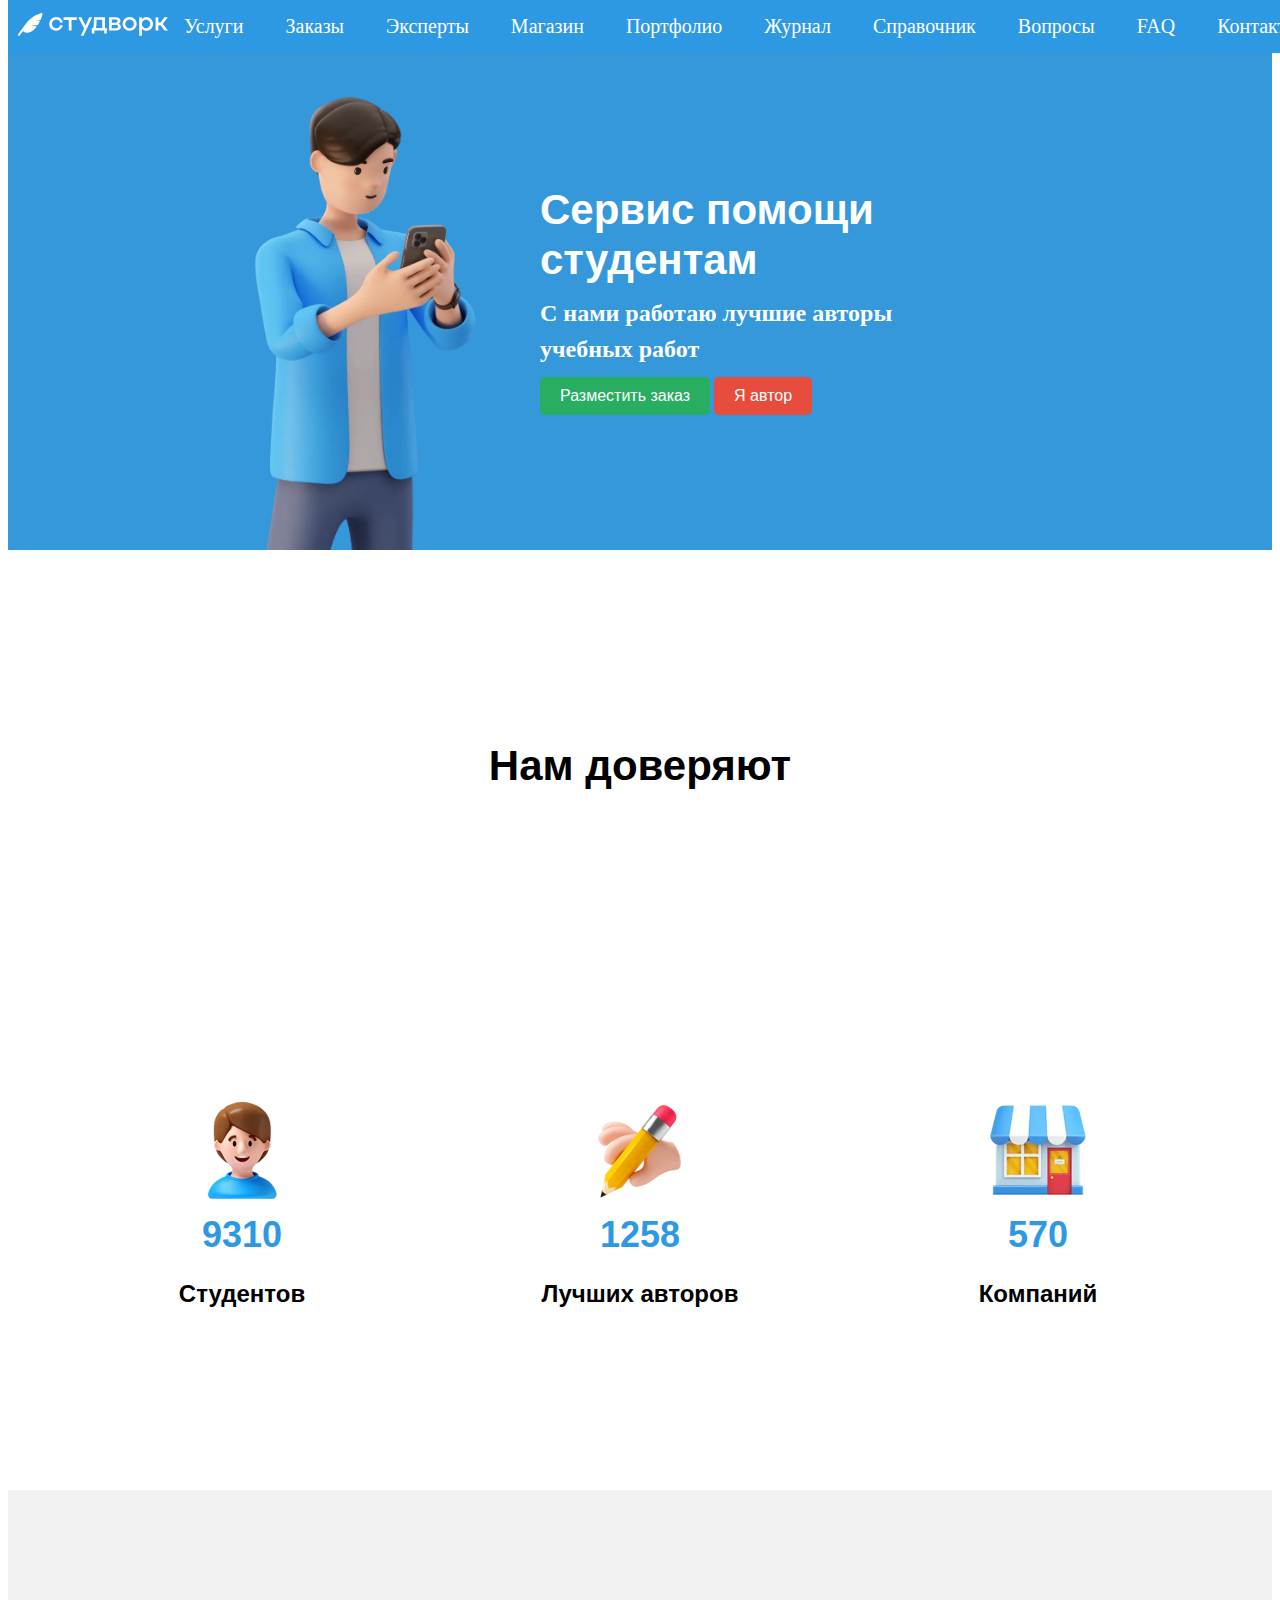
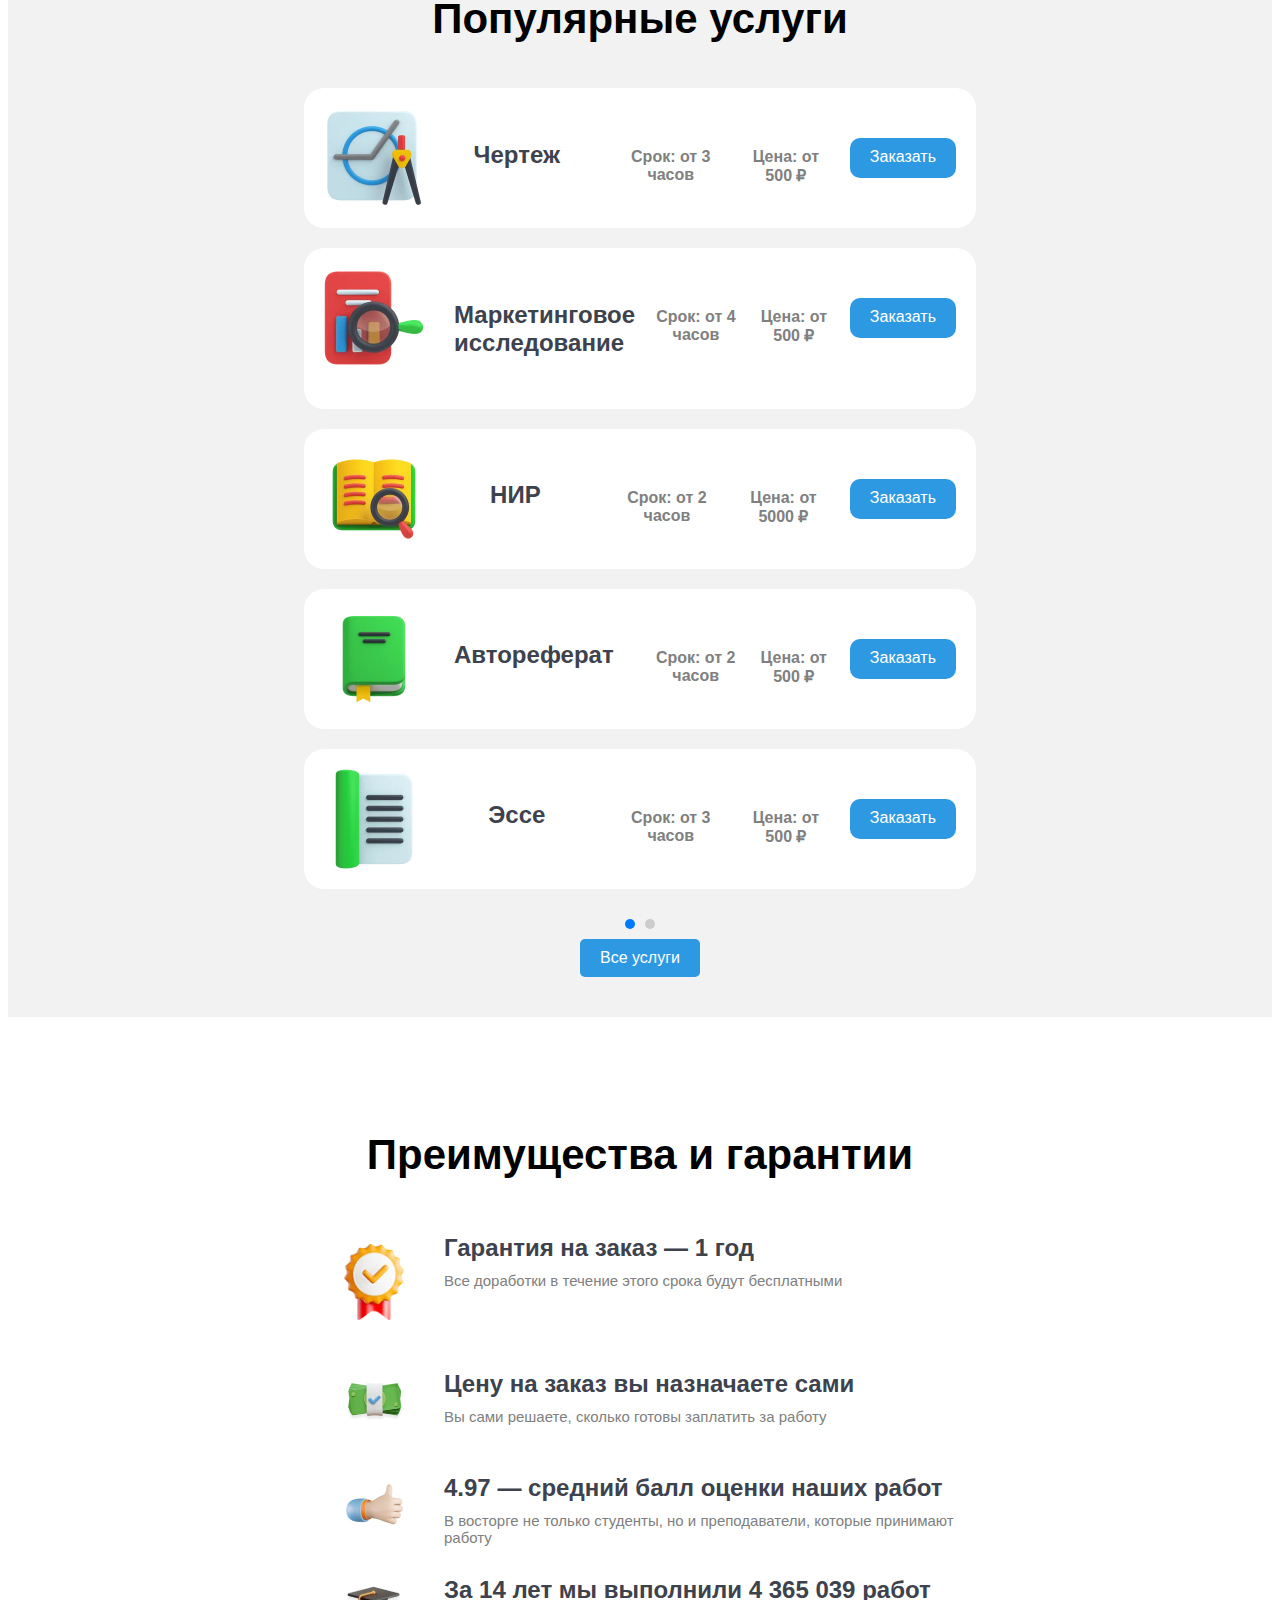
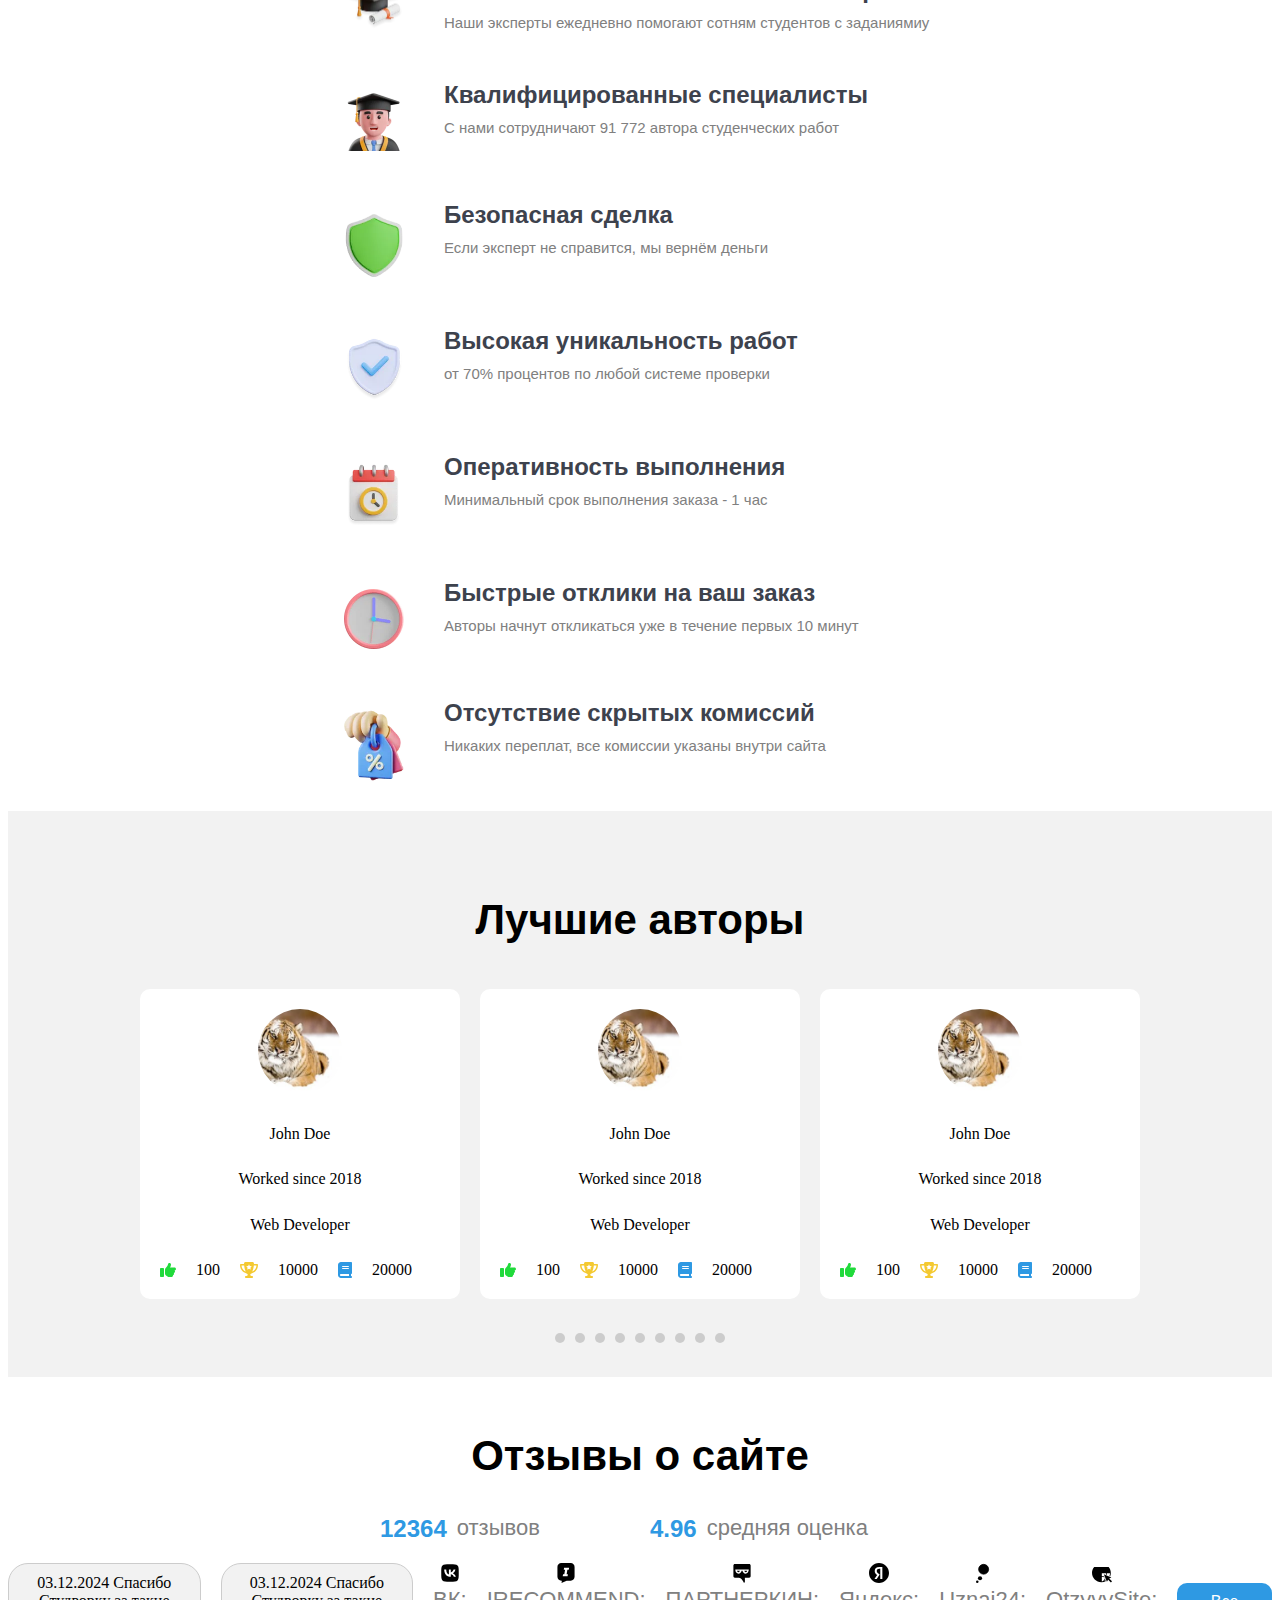
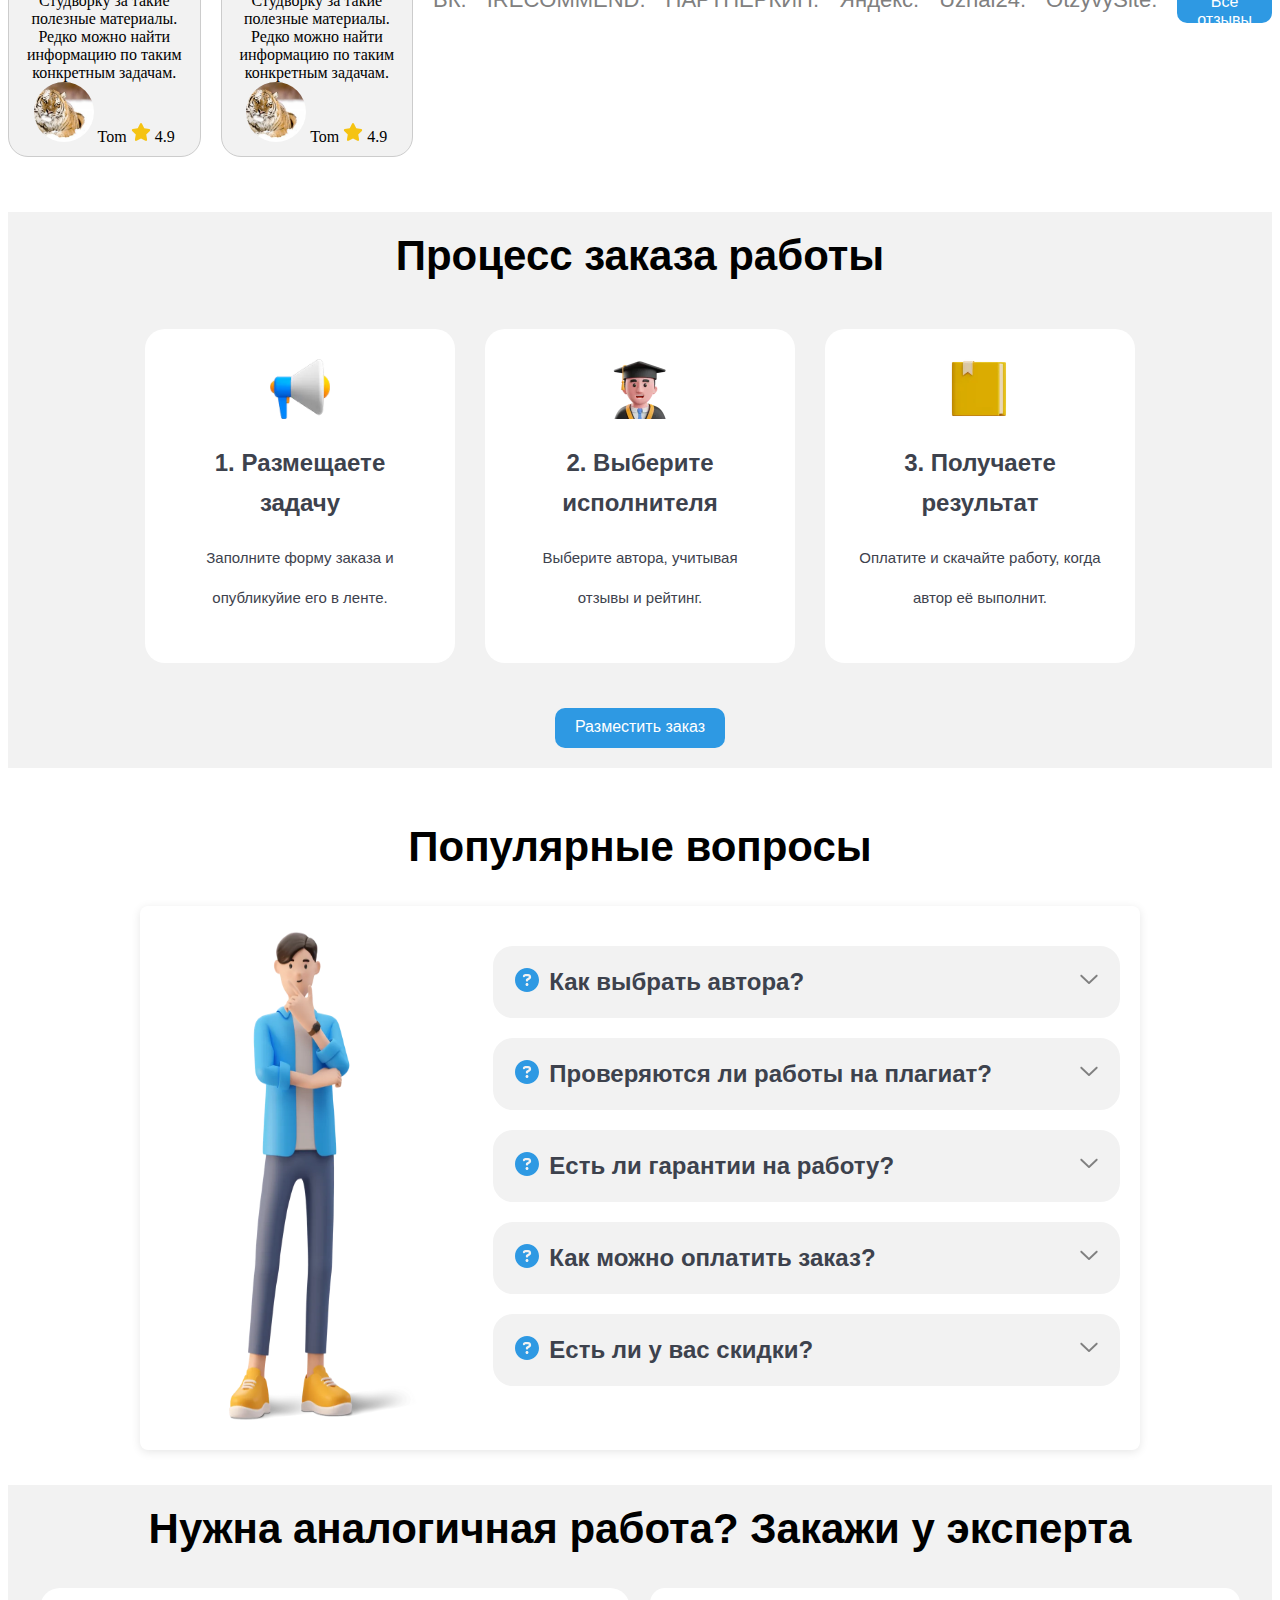
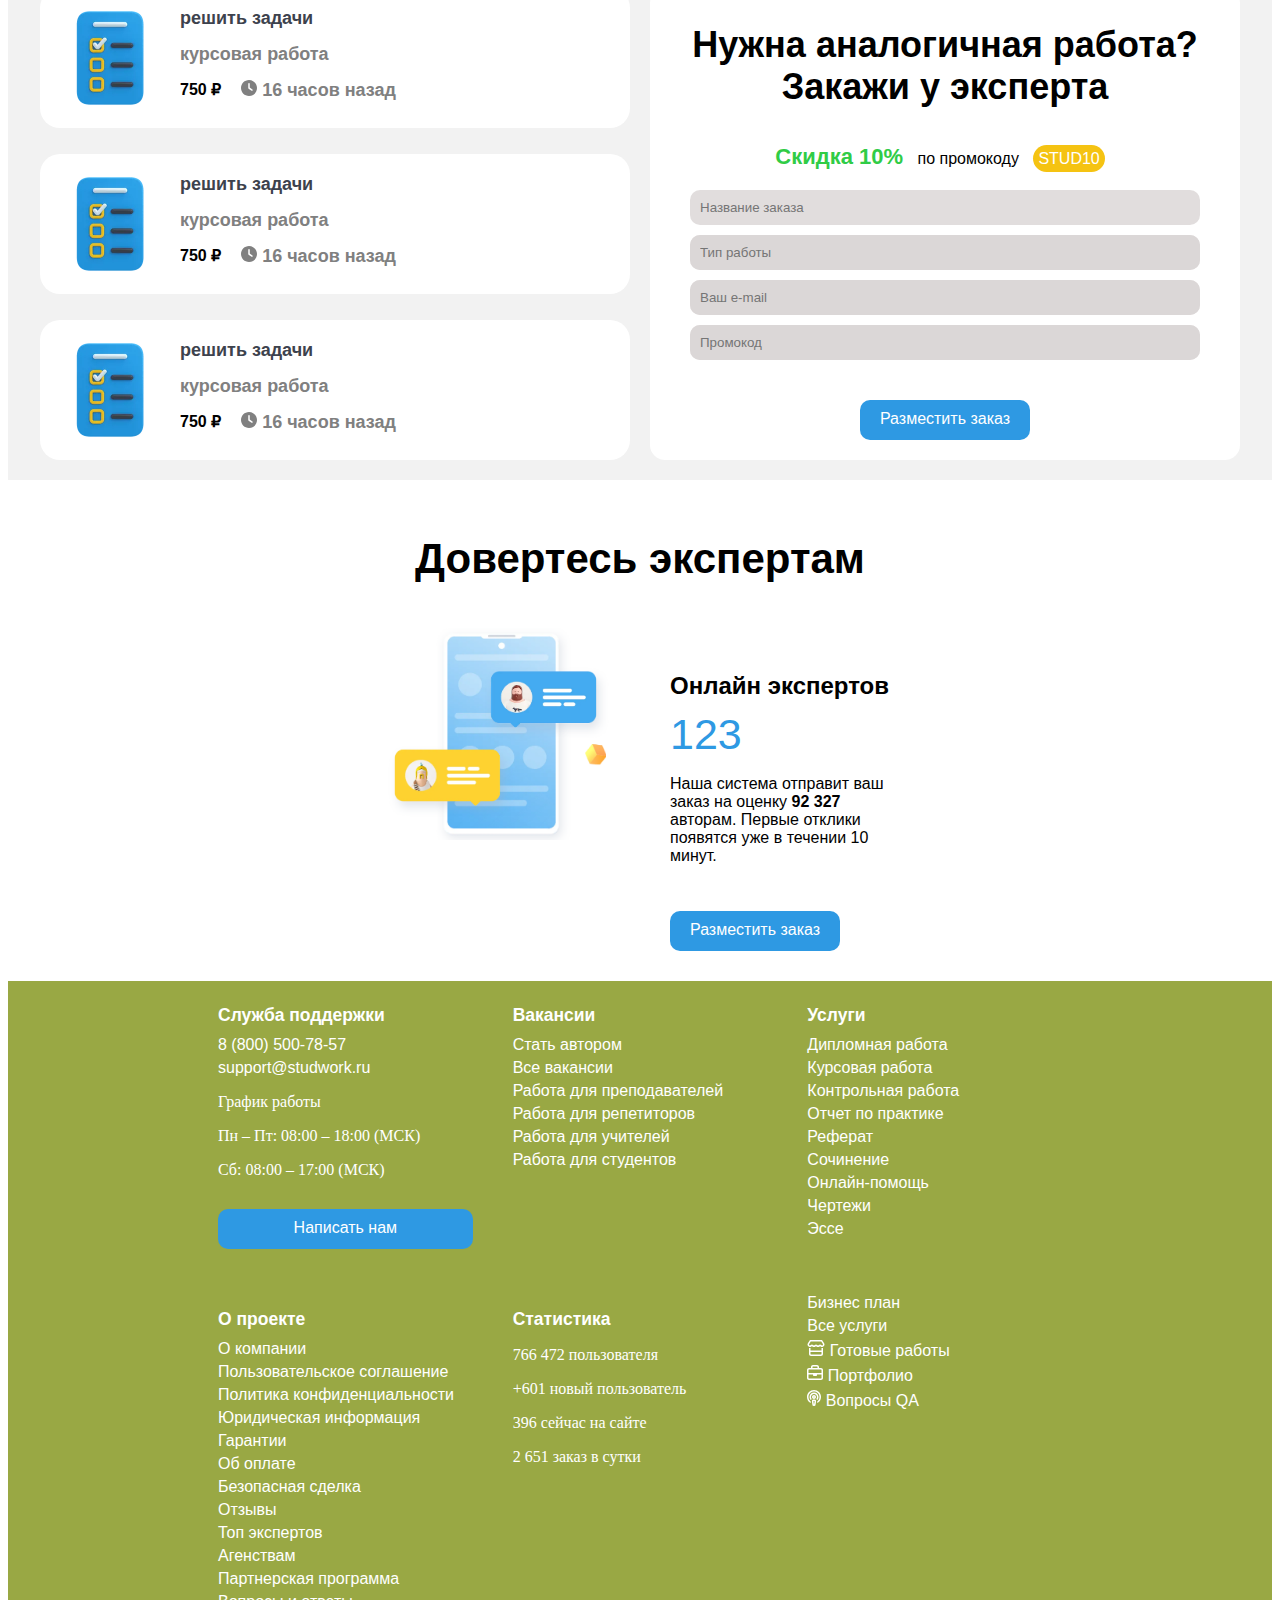
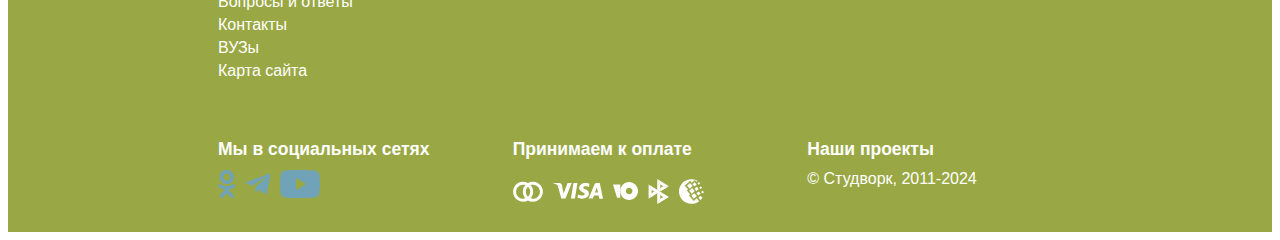
==== commit c2f6ea3b: "added index" ====
--- a/index.html
+++ b/index.html
@@ -491,24 +491,130 @@
         <div class="container-reviews-site">
             <div class="block-reviews-site">
                 <div class="block-review">
-                    <span>12364</span>
-                    <p>отзывов</p>
+                    <span style="color: #2e99e3; font-weight: 700; font-size: 24px; margin-right: 10px;">12364</span>
+                    <span style="font-size: 22px; color: #808080;">отзывов</span>
                 </div>
                 <div class="block-review">
-                    <span>4.96</span>
-                    <p>средняя оценка</p>
+                    <span style="color: #2e99e3; font-weight: 700; font-size: 24px; margin-right: 10px;">4.96</span>
+                    <span style="font-size: 22px; color: #808080;">средняя оценка</span>
                 </div>
             </div>
             <div class="block-reviews-site">
                 <div class="reviews">
                     <div class="review">
-                        <p>Отзыв 1</p>
+                        <span>03.12.2024</span>
+                        <span>Спасибо Студворку за такие полезные материалы. Редко можно найти информацию по таким конкретным задачам.</span>
+                        <div>
+                            <img src="img/user.jpg" style="width: 60px; height: 60px; border-radius: 50%;">
+                            <span>Tom</span>
+                            <svg data-v-04db7556="" xmlns="http://www.w3.org/2000/svg" focusable="false" ariaHidden="true" role="img" 
+                            data-icon="fas/star" viewBox="0 0 576 512" fill="rgb(245, 195, 18)" width="20px" height="20px"><path d="M316.9 
+                            18C311.6 7 300.4 0 288.1 0s-23.4 7-28.8 18L195 150.3 51.4 171.5c-12 1.8-22 10.2-25.7 21.7s-.7 24.2 7.9 
+                            32.7L137.8 329 113.2 474.7c-2 12 3 24.2 12.9 31.3s23 8 33.8 2.3l128.3-68.5 128.3 68.5c10.8 5.7 23.9 4.9 
+                            33.8-2.3s14.9-19.3 12.9-31.3L438.5 329 542.7 225.9c8.6-8.5 11.7-21.2 7.9-32.7s-13.7-19.9-25.7-21.7L381.2 
+                            150.3 316.9 18z"></path></svg>
+                            <span>4.9</span>
+                        </div>
                     </div>
                     <div class="review">
-                        <p>Отзыв 2</p>
-                    </div>
-                    <button class="prev">Назад</button>
-                    <button class="next">Вперед</button>
+                        <span>03.12.2024</span>
+                        <span>Спасибо Студворку за такие полезные материалы. Редко можно найти информацию по таким конкретным задачам.</span>
+                        <div>
+                            <img src="img/user.jpg" style="width: 60px; height: 60px; border-radius: 50%;">
+                            <span>Tom</span>
+                            <svg data-v-04db7556="" xmlns="http://www.w3.org/2000/svg" focusable="false" ariaHidden="true" role="img" 
+                            data-icon="fas/star" viewBox="0 0 576 512" fill="rgb(245, 195, 18)" width="20px" height="20px"><path d="M316.9 
+                            18C311.6 7 300.4 0 288.1 0s-23.4 7-28.8 18L195 150.3 51.4 171.5c-12 1.8-22 10.2-25.7 21.7s-.7 24.2 7.9 
+                            32.7L137.8 329 113.2 474.7c-2 12 3 24.2 12.9 31.3s23 8 33.8 2.3l128.3-68.5 128.3 68.5c10.8 5.7 23.9 4.9 
+                            33.8-2.3s14.9-19.3 12.9-31.3L438.5 329 542.7 225.9c8.6-8.5 11.7-21.2 7.9-32.7s-13.7-19.9-25.7-21.7L381.2 
+                            150.3 316.9 18z"></path></svg>
+                            <span>4.9</span>
+                    </div>
+                </div>
+            </div>
+            <div class="block-reviews-site">
+                <div>
+                    <svg xmlns="http://www.w3.org/2000/svg" focusable="false" ariahidden="true" role="img" data-icon="fab/vk" 
+                    viewBox="0 0 448 512" width="20px" height="20px" data-v-7933c80a="" ariaHidden="true"><path d="M31.4907 
+                    63.4907C0 94.9813 0 145.671 0 247.04V264.96C0 366.329 0 417.019 31.4907 448.509C62.9813 480 113.671 480 215.04 
+                    480H232.96C334.329 480 385.019 480 416.509 448.509C448 417.019 448 366.329 448 264.96V247.04C448 145.671 448 94.9813 
+                    416.509 63.4907C385.019 32 334.329 32 232.96 32H215.04C113.671 32 62.9813 32 31.4907 63.4907ZM75.6 
+                    168.267H126.747C128.427 253.76 166.133 289.973 196 297.44V168.267H244.16V242C273.653 238.827 304.64 205.227 315.093 
+                    168.267H363.253C359.313 187.435 351.46 205.583 340.186 221.579C328.913 237.574 314.461 251.071 297.733 261.227C316.41 
+                    270.499 332.907 283.63 346.132 299.751C359.357 315.873 369.01 334.618 374.453 354.747H321.44C316.555 337.262 306.614 
+                    321.61 292.865 309.754C279.117 297.899 262.173 290.368 244.16 288.107V354.747H238.373C136.267 354.747 78.0267 284.747 
+                    75.6 168.267Z"></path></svg>
+                    <span style="font-size: 22px; color: #808080; font-family: 'Rubik', 'Rubik-fallback-1', 'Helvetica Neue', 'Rubik-fallback-2', Helvetica, 'Rubik-fallback-3', Arial, sans-serif;">ВК:</span>
+                    <span style="font-size: 22px; color: #808080; font-family: 'Rubik', 'Rubik-fallback-1', 'Helvetica Neue', 'Rubik-fallback-2', Helvetica, 'Rubik-fallback-3', Arial, sans-serif;"></span>
+                </div>
+                <div>
+                    <svg xmlns="http://www.w3.org/2000/svg" focusable="false" ariahidden="true" role="img" data-icon="fab/irecommend" 
+                    viewBox="0 0 60 70" width="20px" height="20px" ariaHidden="true"><path d="m13.302 0c-7.3698 0-13.302 6.0782-13.302 
+                    13.629v34.477c0 7.5508 5.9326 13.629 13.302 13.629h2.3244l-1.3547 8.2651 18.052-8.2337 14.373-.030236c7.3698 0 
+                    13.302-6.0805 13.302-13.631v-34.475c0-7.5508-5.9326-13.629-13.302-13.629h-33.396zm10.046 16.313h17.54l-1.2098 
+                    7.0273h-4.7796l-2.743 15.938 4.5426.000189-1.2118 7.0409h-17.008l1.2118-7.0409h4.3629l2.7283-15.938h-4.6411z"></path>
+                    </svg>
+                    <span style="font-size: 22px; color: #808080; font-family: 'Rubik', 'Rubik-fallback-1', 'Helvetica Neue', 'Rubik-fallback-2', Helvetica, 'Rubik-fallback-3', Arial, sans-serif;">IRECOMMEND:</span>
+                    <span style="font-size: 22px; color: #808080; font-family: 'Rubik', 'Rubik-fallback-1', 'Helvetica Neue', 'Rubik-fallback-2', Helvetica, 'Rubik-fallback-3', Arial, sans-serif;"></span>
+                </div>
+                <div>
+                    <svg xmlns="http://www.w3.org/2000/svg" focusable="false" ariahidden="true" role="img" data-icon="fab/parterkin" 
+                    viewBox="0 0 50 50" width="20px" height="20px" data-v-7933c80a="" ariaHidden="true">
+                    <path d="M34.4,23c1.9,0,3.4-1.5,3.4-3.4H31C31,21.5,32.5,23,34.4,23z"></path>
+                    <path d="M16,23c1.9,0,3.4-1.5,3.4-3.4h-6.7C12.6,21.5,14.1,23,16,23z"></path>
+                    <path d="M43,2.5H7.1c-2,0-3.6,1.6-3.6,3.6v27.1c0,2,1.6,3.6,3.6,3.6h10.2c7.1,0.1,12.1,12.1,12.1,12.1h2.8V36.7H43 
+                    c2,0,3.6-1.6,3.6-3.6V6.1C46.6,4.1,45,2.5,43,2.5z M33.9,26.8c-3.6,0-6.6-3-7.7-7.2H24c-1,4.2-4.1,7.2-7.7,7.2 
+                    c-4.5,0-8.1-4.6-8.1-10.4H42C42,22.1,38.4,26.8,33.9,26.8z"></path></svg>
+                    <span style="font-size: 22px; color: #808080; font-family: 'Rubik', 'Rubik-fallback-1', 'Helvetica Neue', 'Rubik-fallback-2', Helvetica, 'Rubik-fallback-3', Arial, sans-serif;">ПАРТНЕРКИН:</span>
+                    <span style="font-size: 22px; color: #808080; font-family: 'Rubik', 'Rubik-fallback-1', 'Helvetica Neue', 'Rubik-fallback-2', Helvetica, 'Rubik-fallback-3', Arial, sans-serif;"></span>
+                </div>
+                <div>
+                    <svg xmlns="http://www.w3.org/2000/svg" focusable="false" ariahidden="true" role="img" data-icon="fab/yandex-circle" 
+                    viewBox="0 0 20 20" width="20px" height="20px" data-v-7933c80a="" ariaHidden="true">
+                    <path d="M10,0C4.48,0,0,4.48,0,10s4.48,10,10,10,10-4.48,10-10S15.52,0,10,0Zm3.35,15.93h-2.07V5.67h-.92c-1.69,0-2.59,
+                    .86-2.59,2.12,0,1.43,.62,2.1,1.88,2.96l1.04,.7-3,4.49h-2.24l2.7-4.01c-1.55-1.11-2.42-2.19-2.42-4.02,0-2.29,1.59-3.85,
+                    4.62-3.85h3V15.93"></path></svg>
+                    <span style="font-size: 22px; color: #808080; font-family: 'Rubik', 'Rubik-fallback-1', 'Helvetica Neue', 'Rubik-fallback-2', Helvetica, 'Rubik-fallback-3', Arial, sans-serif;">Яндекс:</span>
+                    <span style="font-size: 22px; color: #808080; font-family: 'Rubik', 'Rubik-fallback-1', 'Helvetica Neue', 'Rubik-fallback-2', Helvetica, 'Rubik-fallback-3', Arial, sans-serif;"></span>
+                </div>
+                <div>
+                    <svg xmlns="http://www.w3.org/2000/svg" focusable="false" ariahidden="true" role="img" data-icon="fab/uznay24" 
+                    viewBox="0 0 21 30" width="20px" height="20px" data-v-7933c80a="" ariaHidden="true"><path stroke="currentColor" d="M18.9999 9.40439C18.9999 
+                    13.4658 15.6499 16.8088 11.4545 16.8088C7.2592 16.8088 3.90918 13.4658 3.90918 9.40439C3.90918 5.34301 7.2592 2 
+                    11.4545 2C15.6499 2 18.9999 5.34301 18.9999 9.40439Z"></path><ellipse cx="6.01374" cy="22.8527" rx="3.14997" 
+                    ry="3.10345" fill="currentColor"></ellipse><ellipse cx="1.90907" cy="28.1192" rx="1.90907" ry="1.88088" 
+                    fill="currentColor"></ellipse></svg>
+                    <span style="font-size: 22px; color: #808080; font-family: 'Rubik', 'Rubik-fallback-1', 'Helvetica Neue', 'Rubik-fallback-2', Helvetica, 'Rubik-fallback-3', Arial, sans-serif;">Uznai24:</span>
+                    <span style="font-size: 22px; color: #808080; font-family: 'Rubik', 'Rubik-fallback-1', 'Helvetica Neue', 'Rubik-fallback-2', Helvetica, 'Rubik-fallback-3', Arial, sans-serif;"></span>
+                </div>
+                <div>
+                    <svg xmlns="http://www.w3.org/2000/svg" focusable="false" ariahidden="true" role="img" data-icon="fab/otzyv-site" 
+                    viewBox="0 0 61.9 58.6" width="20px" height="20px" data-v-7933c80a="" ariaHidden="true"><path d="M6.7,10.4C2.4,15.6,0,22.1,0,28.9c0,16,13,29.1,
+                    29.1,29.1h.2c5.2,0,10-1.4,14.2-3.8l-.9-2.2c-1.6,.9-3.4,1.7-5.2,2.3,1.4-1.4,2.7-3.1,3.8-5.1,0-.1,.1-.2,.1-.3l-1.2-3c-.3,
+                    .7-.7,1.4-1,2.1-2.4,4.3-5.5,6.9-8.7,7.5v-13.6c3,.1,5.9,.5,8.5,1.3l-1.1-2.7c-2.4-.5-4.9-.9-7.4-.9v-9.3h13c0,1.4-.1,
+                    2.8-.3,4.1l2.3,.9c.2-1.7,.3-3.3,.4-5h10c-.1,3-.8,5.9-1.8,8.6l2.2,.9c1.3-3.3,2-6.9,2-10.7,0-6.8-2.4-13.3-6.7-18.5l-.8-.
+                    9C45.2,3.6,37.3,0,29.1,0h0c-1.8,0-3.6,.2-5.3,.5C17.5,1.7,11.8,4.9,7.5,9.7l-.8,.7Zm43.2,1.6c3.7,4.5,5.8,10,6,15.7h-
+                    10c-.1-4.3-.7-8.5-1.8-12.3,2.1-.9,4.1-2.1,5.8-3.4ZM37.6,3.6c.1,0,.2,.1,.3,.1s.2,.1,.3,.1,.2,.1,.3,.1,.2,.1,.3,.1,.2,.1,
+                    .3,.1,.2,.1,.3,.1,.2,.1,.3,.1,.2,.1,.3,.1c.1,.1,.3,.1,.4,.2,.1,0,.2,.1,.2,.1l.6,.3c.1,0,.2,.1,.2,.1,.1,.1,.2,.1,.4,.2,
+                    .1,0,.2,.1,.3,.1,.1,.1,.2,.1,.3,.2s.2,.1,.3,.2,.2,.1,.3,.2,.2,.1,.3,.2,.2,.1,.3,.2,.2,.1,.3,.2,.2,.1,.3,.2,.2,.1,.3,.2,
+                    .2,.1,.3,.2,.2,.1,.3,.2c.1,.1,.2,.1,.3,.2,.1,.1,.2,.1,.3,.2,.1,.1,.2,.1,.3,.2,.1,.1,.2,.1,.3,.2,.1,.1,.2,.2,.3,.2,.1,
+                    .1,.2,.1,.2,.2,.1,.1,.2,.2,.3,.2,.1,.1,.2,.1,.2,.2,.1,.1,.2,.2,.3,.3,.1,.1,.2,.1,.2,.2,.1,.1,.2,.2,.3,.3l.2,.2,.1,
+                    .1c-1.4,1.2-3.1,2.2-5,3-.6-1.6-1.3-3.2-2.1-4.6-1.1-2-2.4-3.7-3.8-5.1q0,.1,.1,.2Zm-7.2-1.3c3.2,.5,6.3,3.1,8.7,7.5,.7,
+                    1.3,1.4,2.8,1.9,4.3-3.2,1.1-6.9,1.8-10.6,1.9V2.3Zm0,16.1c4-.1,7.9-.8,11.4-2,1,3.5,1.6,7.3,1.7,11.4h-13v-9.4h-.1ZM10.
+                    2,10.1l.2-.2,.3-.3,.2-.2,.3-.3c.1-.1,.2-.1,.2-.2,.1-.1,.2-.2,.3-.2,.1-.1,.2-.1,.2-.2,.1-.1,.2-.2,.3-.2,.1-.1,.2-.1,
+                    .2-.2,.1-.1,.2-.2,.3-.2,.1-.1,.2-.1,.3-.2s.2-.1,.3-.2,.2-.1,.3-.2,.2-.1,.3-.2,.2-.1,.3-.2,.2-.1,.3-.2,.2-.1,.3-.2,
+                    .2-.1,.3-.2,.2-.1,.3-.2,.2-.1,.3-.2,.2-.1,.3-.2,.2-.1,.3-.2c.1,0,.2-.1,.3-.1,.1-.1,.3-.1,.4-.2,.1,0,.1-.1,.2-.1l.6-.3c
+                    .1,0,.1-.1,.2-.1,.1-.1,.3-.1,.4-.2,.1,0,.2-.1,.3-.1,.1-.1,.2-.1,.4-.2,.1,0,.2-.1,.3-.1s.2-.1,.3-.1,.2-.1,.3-.1,.2-.1,.
+                    3-.1,.2-.1,.3-.1,.2-.1,.3-.1,.1,0,.2-.1c-1.4,1.4-2.7,3.1-3.8,5.1-.8,1.4-1.5,3-2.1,4.6-1.9-.8-3.6-1.8-5-3.1q0,.1,0,
+                    0Zm-1.7,1.9c1.7,1.4,3.7,2.5,5.9,3.5-1.1,3.8-1.7,7.9-1.8,12.3H2.6c.2-5.8,2.3-11.4,5.9-15.8Zm0,33.9c-3.6-4.3-5.8-9.8
+                    -6-15.7H12.5c.1,4.3,.7,8.5,1.8,12.3-2.1,.8-4.1,2-5.8,3.4Zm1.7,1.8c1.4-1.2,3.1-2.2,5-3,.6,1.6,1.3,3.2,2.1,4.6,1.1,2,
+                    2.4,3.8,3.8,5.1-4.2-1.4-8-3.7-10.9-6.7Zm17.8,7.9c-3.2-.5-6.3-3.1-8.7-7.5-.7-1.3-1.4-2.8-1.9-4.3,3.2-1.1,6.9-1.8,
+                    10.6-1.9v13.7Zm0-16.1c-4,.1-7.9,.8-11.4,2-1-3.5-1.6-7.3-1.7-11.4h13v9.4h.1Zm0-11.8H15c.1-4,.7-7.9,1.7-11.4,3.5,1.2,
+                    7.3,1.9,11.4,2v9.4h-.1Zm0-11.7c-3.8-.1-7.4-.8-10.6-1.9,.6-1.5,1.2-3,1.9-4.3,2.4-4.3,5.5-6.9,8.7-7.5,0,0,0,13.7,
+                    0,13.7Z"></path><polygon points="61.9 55.2 53.2 46.5 60 42.9 36.6 33.3 46.2 56.7 49.9 49.9 58.6 58.6 61.9 55.2">
+                    </polygon></svg>
+                    <span style="font-size: 22px; color: #808080; font-family: 'Rubik', 'Rubik-fallback-1', 'Helvetica Neue', 'Rubik-fallback-2', Helvetica, 'Rubik-fallback-3', Arial, sans-serif;">OtzyvySite:</span>
+                    <span style="font-size: 22px; color: #808080; font-family: 'Rubik', 'Rubik-fallback-1', 'Helvetica Neue', 'Rubik-fallback-2', Helvetica, 'Rubik-fallback-3', Arial, sans-serif;"></span>
                 </div>
             </div>
             <div class="block-reviews-site">
@@ -666,6 +772,105 @@
     </section>
     <section class="latest-orders">
         <h2 class="title-page">Нужна аналогичная работа? Закажи у эксперта</h2>
+        <div style="display: flex; gap: 20px; margin: 0 auto; width: 1200px;">
+            <div style="flex: 1; display: flex; flex-direction: column; justify-content: space-between;">
+                <div style="display: flex; background-color: white; border-radius: 20px; padding: 20px;">
+                    <img src="img/services/test.webp" style="width: 100px; height: 100px; margin-right: 10px;">
+                    <div style="display: flex; flex-direction: column; margin-left: 10px;">
+                        <span style="font-weight: 600; font-size: 18px; color: #3d424d; font-family: Montserrat, Montserrat-fallback-1,
+                         Helvetica Neue, Montserrat-fallback-2, Helvetica, Montserrat-fallback-3, Arial, sans-serif;">решить задачи</span>
+                        <span style="font-weight: 600; font-size: 18px; color: grey; font-family: Montserrat, Montserrat-fallback-1,
+                         Helvetica Neue, Montserrat-fallback-2, Helvetica, Montserrat-fallback-3, Arial, sans-serif;
+                         margin-top: 15px;">курсовая работа</span>
+                        <div style="display: flex; margin-top: 15px;">
+                            <span style="font-family: 'Rubik', 'Rubik-fallback-1', 'Helvetica Neue', 'Rubik-fallback-2', Helvetica, 'Rubik-fallback-3', Arial, sans-serif;
+                            font-weight: 800; margin-right: 20px;">750 ₽</span>
+                            <svg fill="grey" data-v-6ec08312="" xmlns="http://www.w3.org/2000/svg" width="16px" height="16px" focusable="false" ariaHidden="true" role="img" 
+                            data-icon="fas/clock" viewBox="0 0 512 512"><path d="M256 512C114.6 512 0 397.4
+                             0 256S114.6 0 256 0S512 114.6 512 256s-114.6 256-256 256zM232 120V256c0 8 4 15.5 10.7 20l96 64c11 7.4 25.9
+                              4.4 33.3-6.7s4.4-25.9-6.7-33.3L280 243.2V120c0-13.3-10.7-24-24-24s-24 10.7-24 24z"></path></svg>
+                            <span style="font-weight: 600; font-size: 18px; color: grey; font-family: Montserrat, Montserrat-fallback-1,
+                            Helvetica Neue, Montserrat-fallback-2, Helvetica, Montserrat-fallback-3, Arial, sans-serif;
+                            margin-left: 5px;">16 часов назад</span>  
+                        </div>
+                    </div>
+                </div>
+                <div style="display: flex; background-color: white; border-radius: 20px; padding: 20px;">
+                    <img src="img/services/test.webp" style="width: 100px; height: 100px; margin-right: 10px;">
+                    <div style="display: flex; flex-direction: column; margin-left: 10px;">
+                        <span style="font-weight: 600; font-size: 18px; color: #3d424d; font-family: Montserrat, Montserrat-fallback-1,
+                         Helvetica Neue, Montserrat-fallback-2, Helvetica, Montserrat-fallback-3, Arial, sans-serif;">решить задачи</span>
+                        <span style="font-weight: 600; font-size: 18px; color: grey; font-family: Montserrat, Montserrat-fallback-1,
+                         Helvetica Neue, Montserrat-fallback-2, Helvetica, Montserrat-fallback-3, Arial, sans-serif;
+                         margin-top: 15px;">курсовая работа</span>
+                        <div style="display: flex; margin-top: 15px;">
+                            <span style="font-family: 'Rubik', 'Rubik-fallback-1', 'Helvetica Neue', 'Rubik-fallback-2', Helvetica, 'Rubik-fallback-3', Arial, sans-serif;
+                            font-weight: 800; margin-right: 20px;">750 ₽</span>
+                            <svg fill="grey" data-v-6ec08312="" xmlns="http://www.w3.org/2000/svg" width="16px" height="16px" focusable="false" ariaHidden="true" role="img" 
+                            data-icon="fas/clock" viewBox="0 0 512 512"><path d="M256 512C114.6 512 0 397.4
+                             0 256S114.6 0 256 0S512 114.6 512 256s-114.6 256-256 256zM232 120V256c0 8 4 15.5 10.7 20l96 64c11 7.4 25.9
+                              4.4 33.3-6.7s4.4-25.9-6.7-33.3L280 243.2V120c0-13.3-10.7-24-24-24s-24 10.7-24 24z"></path></svg>
+                            <span style="font-weight: 600; font-size: 18px; color: grey; font-family: Montserrat, Montserrat-fallback-1,
+                            Helvetica Neue, Montserrat-fallback-2, Helvetica, Montserrat-fallback-3, Arial, sans-serif;
+                            margin-left: 5px;">16 часов назад</span>  
+                        </div>
+                    </div>
+                </div>
+                <div style="display: flex; background-color: white; border-radius: 20px; padding: 20px;">
+                    <img src="img/services/test.webp" style="width: 100px; height: 100px; margin-right: 10px;">
+                    <div style="display: flex; flex-direction: column; margin-left: 10px;">
+                        <span style="font-weight: 600; font-size: 18px; color: #3d424d; font-family: Montserrat, Montserrat-fallback-1,
+                         Helvetica Neue, Montserrat-fallback-2, Helvetica, Montserrat-fallback-3, Arial, sans-serif;">решить задачи</span>
+                        <span style="font-weight: 600; font-size: 18px; color: grey; font-family: Montserrat, Montserrat-fallback-1,
+                         Helvetica Neue, Montserrat-fallback-2, Helvetica, Montserrat-fallback-3, Arial, sans-serif;
+                         margin-top: 15px;">курсовая работа</span>
+                        <div style="display: flex; margin-top: 15px;">
+                            <span style="font-family: 'Rubik', 'Rubik-fallback-1', 'Helvetica Neue', 'Rubik-fallback-2', Helvetica, 'Rubik-fallback-3', Arial, sans-serif;
+                            font-weight: 800; margin-right: 20px;">750 ₽</span>
+                            <svg fill="grey" data-v-6ec08312="" xmlns="http://www.w3.org/2000/svg" width="16px" height="16px" focusable="false" ariaHidden="true" role="img" 
+                            data-icon="fas/clock" viewBox="0 0 512 512"><path d="M256 512C114.6 512 0 397.4
+                             0 256S114.6 0 256 0S512 114.6 512 256s-114.6 256-256 256zM232 120V256c0 8 4 15.5 10.7 20l96 64c11 7.4 25.9
+                              4.4 33.3-6.7s4.4-25.9-6.7-33.3L280 243.2V120c0-13.3-10.7-24-24-24s-24 10.7-24 24z"></path></svg>
+                            <span style="font-weight: 600; font-size: 18px; color: grey; font-family: Montserrat, Montserrat-fallback-1,
+                            Helvetica Neue, Montserrat-fallback-2, Helvetica, Montserrat-fallback-3, Arial, sans-serif;
+                            margin-left: 5px;">16 часов назад</span>  
+                        </div>
+                    </div>
+                </div>
+            </div>
+            <div style="flex: 1; background-color: white; border-radius: 15px; text-align: center; padding-bottom: 20px;">
+                <h3 style="font-family: 'Arial', 'Verdana', sans-serif; font-size: 36px; 
+                font-weight: 700;">Нужна аналогичная работа? Закажи у эксперта</h3>
+                <div style="margin-bottom: 20px; font-family: Montserrat, Montserrat-fallback-1, Helvetica Neue, Montserrat-fallback-2, Helvetica, 
+                    Montserrat-fallback-3, Arial, sans-serif;">
+                    <span style="display: inline; margin-right: 10px; font-size: 22px; color: #30CC46; font-weight: 700;">Скидка 10%</span>
+                    <span style="display: inline; margin-right: 10px; font-size: 16px; color: 3D424D;">по промокоду</span>
+                    <span style="display: inline; margin-right: 10px; color: white; background-color: #F5C312;
+                    border-radius: 15px; padding: 5px;">STUD10</span>
+                </div>
+                <div style="margin: 10px 40px;">
+                    <input type="text" style="border: none; width: 100%; padding: 10px; box-sizing: border-box;
+                    border-radius: 10px; background-color: #dad5d5ce;"
+                     placeholder="Название заказа">
+                </div>
+                <div style="margin: 10px 40px; border-radius: 10px; background-color: #dad5d5ce;">
+                    <input type="text" style="border: none; width: 100%; padding: 10px; box-sizing: border-box;
+                    border-radius: 10px; background-color: #dad5d5ce;"
+                     placeholder="Тип работы">
+                </div>
+                <div style="margin: 10px 40px; border-radius: 10px; background-color: #dad5d5ce;">
+                    <input type="text" style="border: none; width: 100%; padding: 10px; box-sizing: border-box;
+                    border-radius: 10px; background-color: #dad5d5ce;"
+                     placeholder="Ваш e-mail">
+                </div>
+                <div style="margin: 10px 40px; border-radius: 10px; background-color: #dad5d5ce;">
+                    <input type="text" style="border: none; width: 100%; padding: 10px; box-sizing: border-box;
+                    border-radius: 10px; background-color: #dad5d5ce;"
+                     placeholder="Промокод">
+                </div>
+                <a href="#" class="service_btn">Разместить заказ</a>
+            </div>
+        </div>
     </section>
     <section class="page-online-experts">
         <h2 class="title-page">Довертесь экспертам</h2>
--- a/styles/styles.css
+++ b/styles/styles.css
@@ -415,6 +415,7 @@
 .container-reviews-site {
     display: flex;
     flex-direction: column;
+    align-items: center;
 }
 
 .block-reviews-site {
@@ -448,6 +449,7 @@
 }
 
 .block-reviews-site {
+    gap: 20px;
     .service_btn {
         margin: 20px auto;
     }    
@@ -455,12 +457,15 @@
 
 .block-review {
     flex: 1;
-    padding: 10px;
-    border: 1px solid #ccc;
+    display: flex;
+    text-align: center;
+    font-family: 'Rubik', 'Rubik-fallback-1', 'Helvetica Neue', 'Rubik-fallback-2', Helvetica, 'Rubik-fallback-3', Arial, sans-serif;
+    width: 250px;
 }
 
 .reviews {
     display: flex;
+    gap: 20px; 
     justify-content: space-between;
 }
 
@@ -469,6 +474,7 @@
     padding: 10px;
     border: 1px solid #ccc;
     background-color: #f2f2f2;
+    border-radius: 20px;
 }
 
 
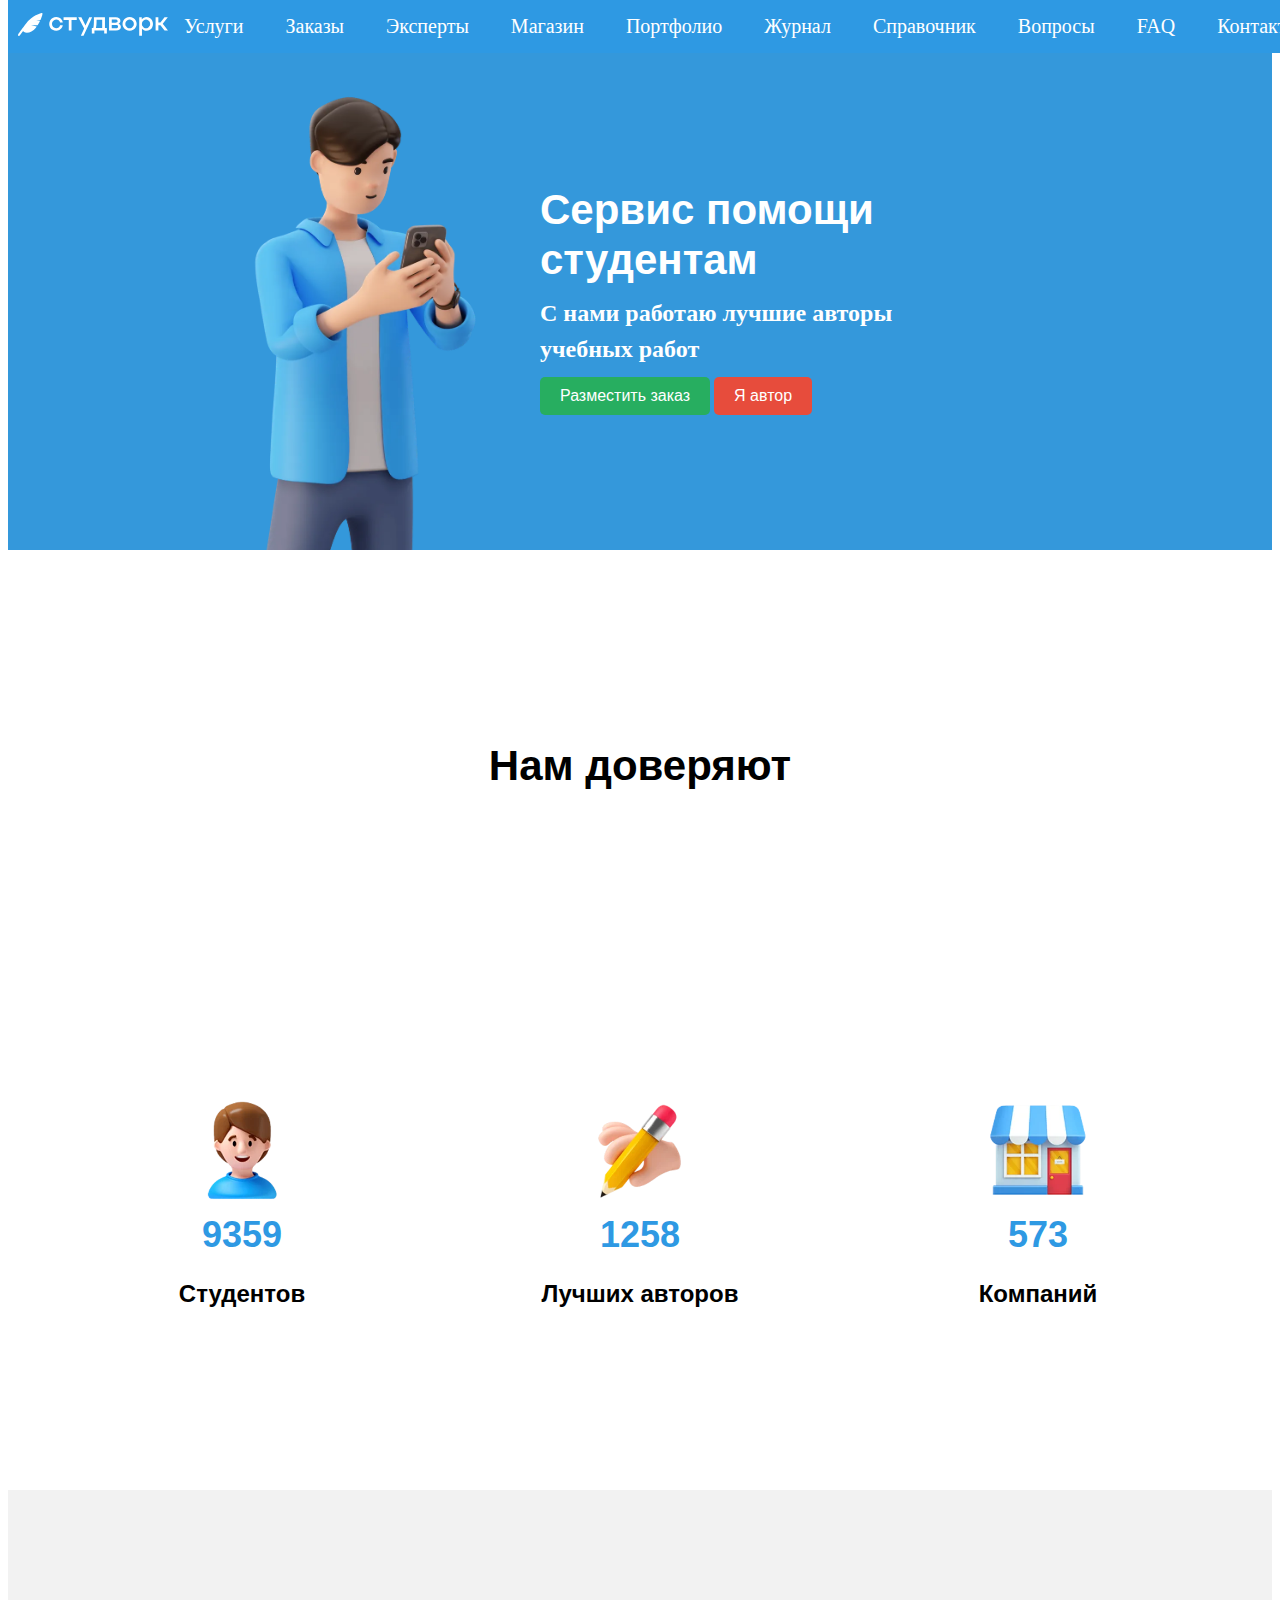
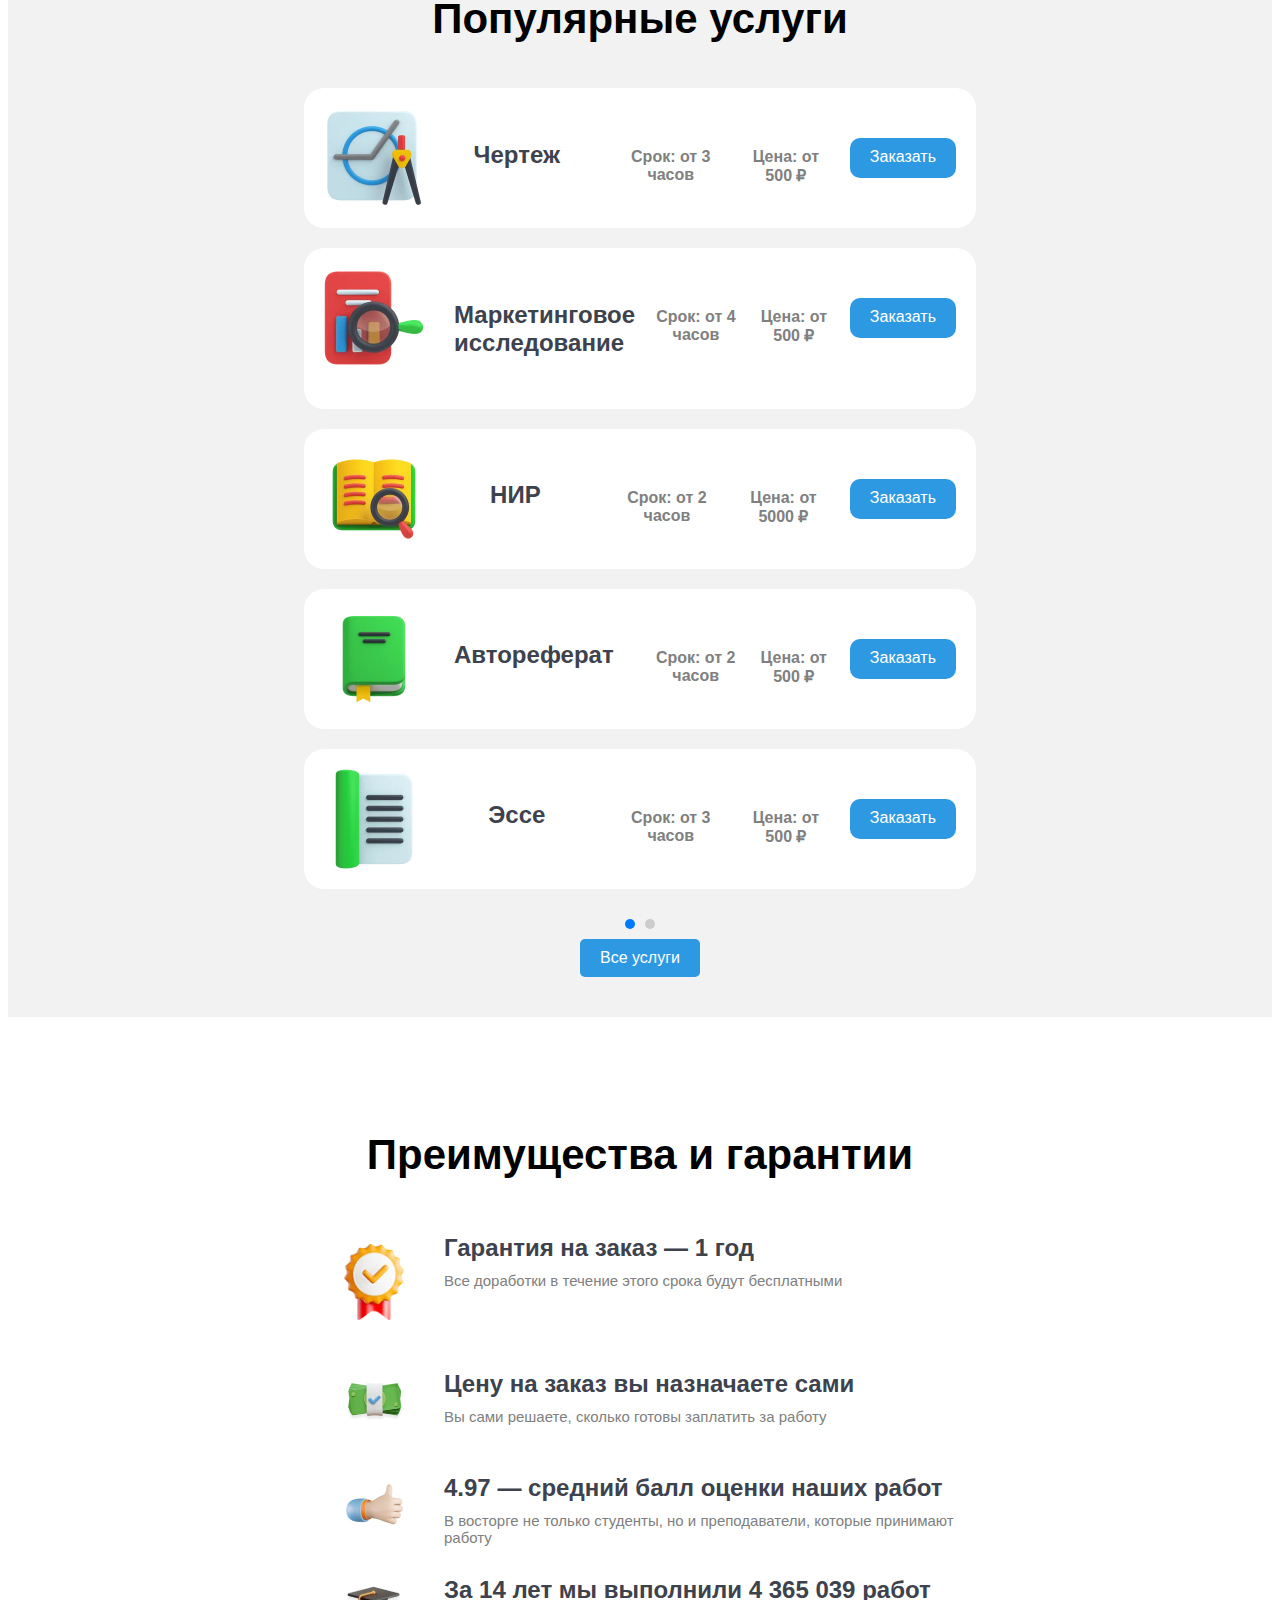
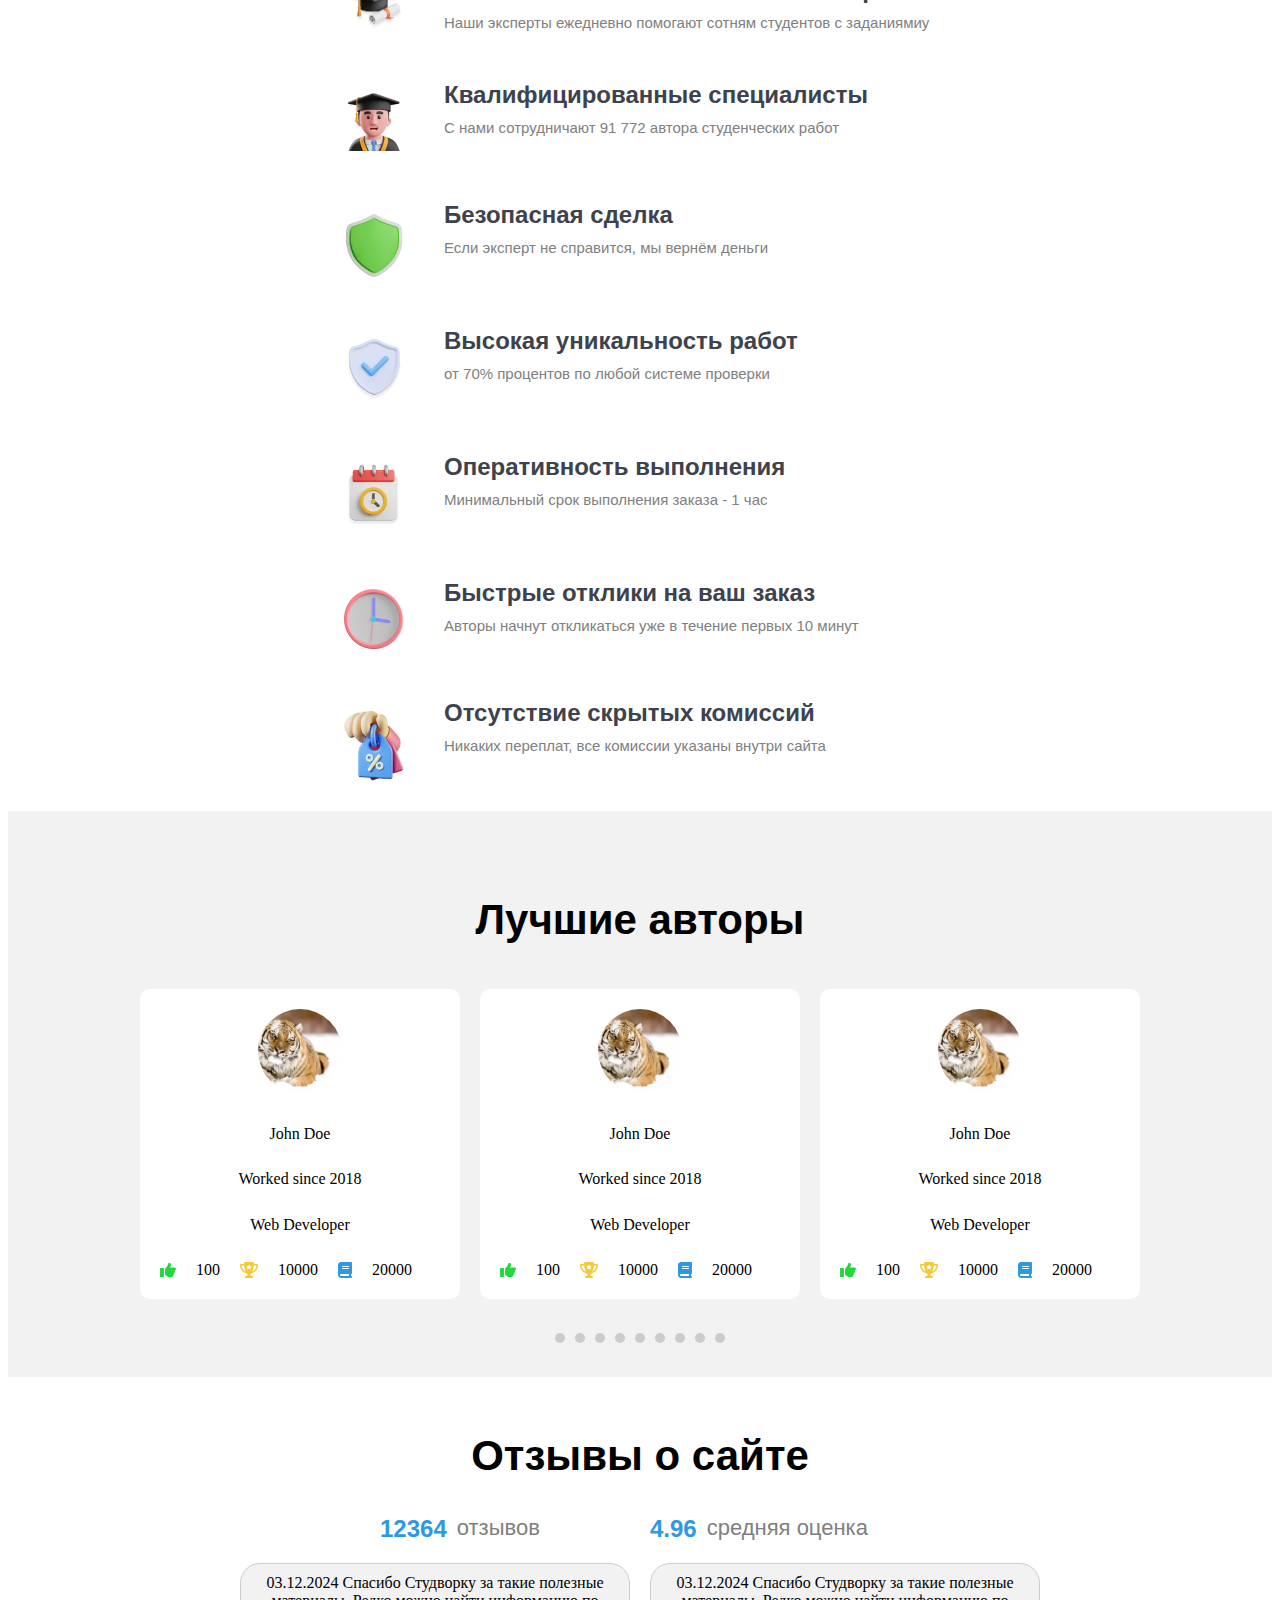
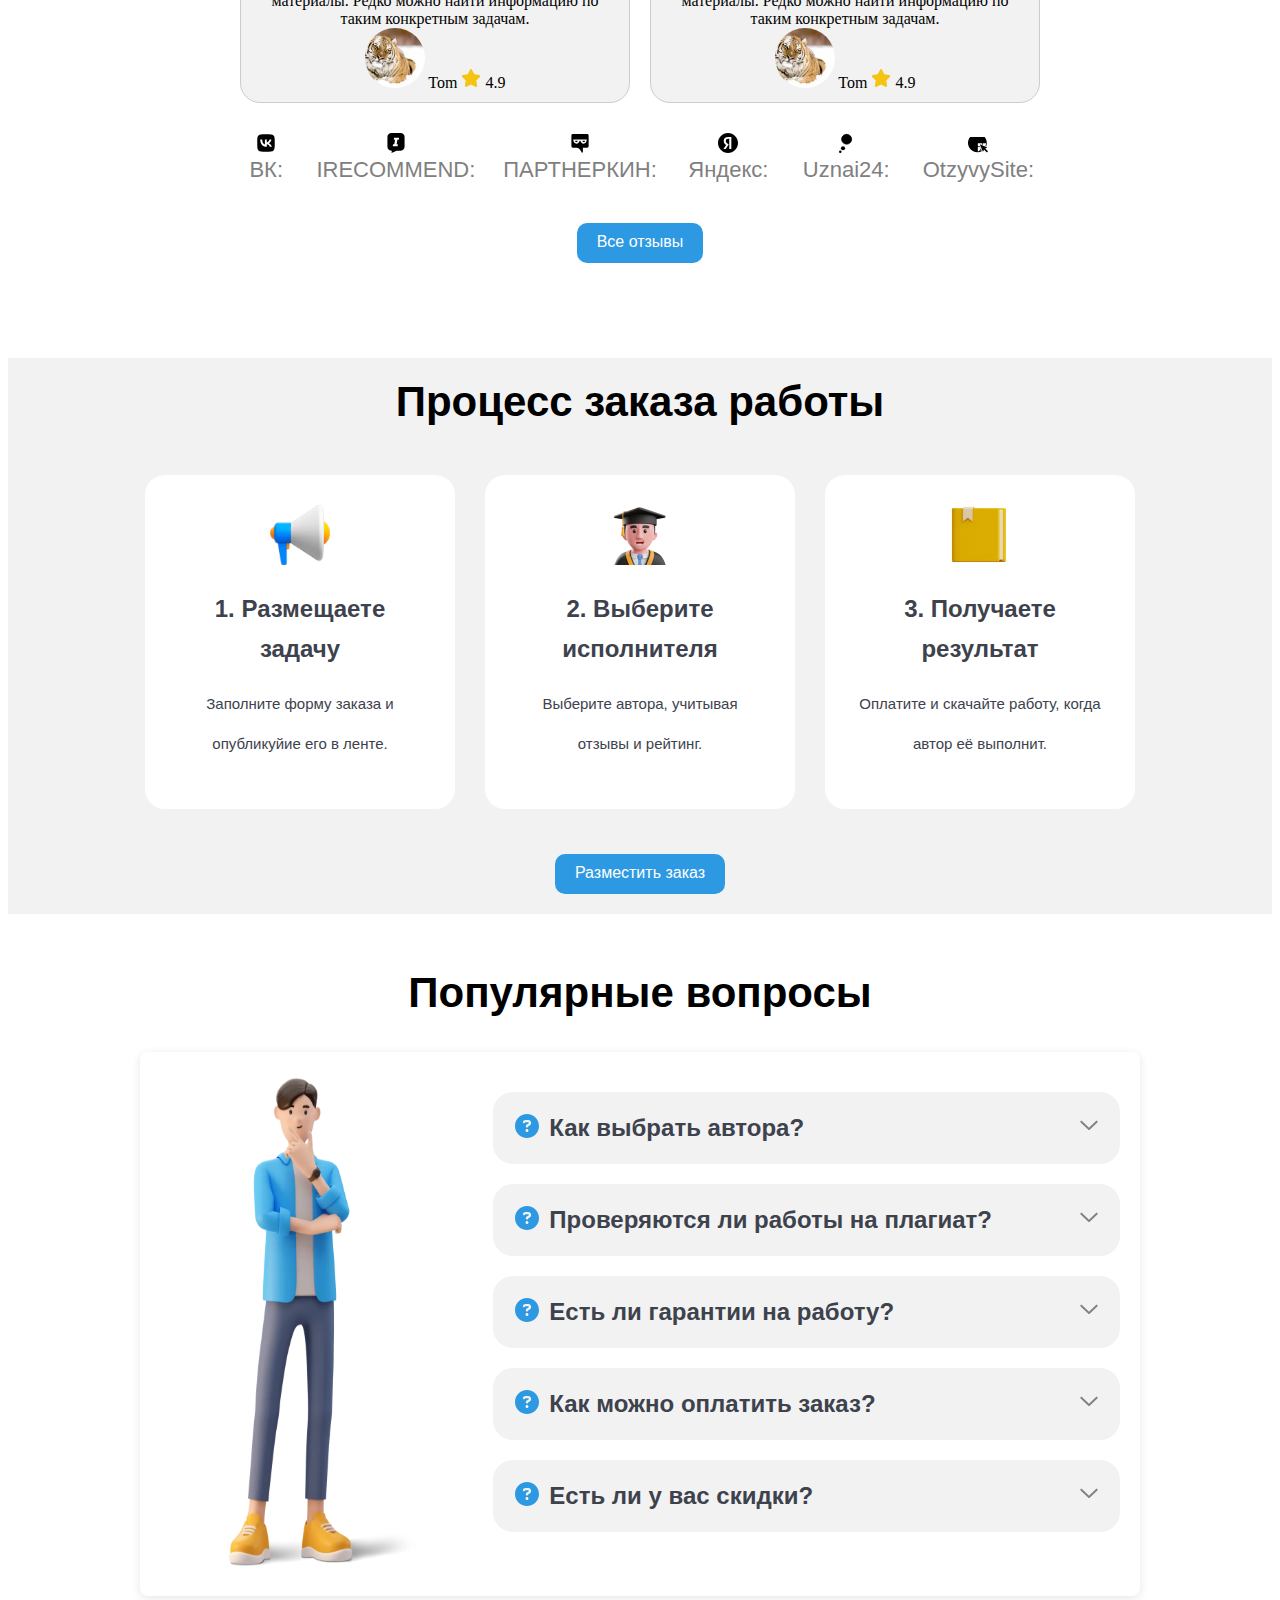
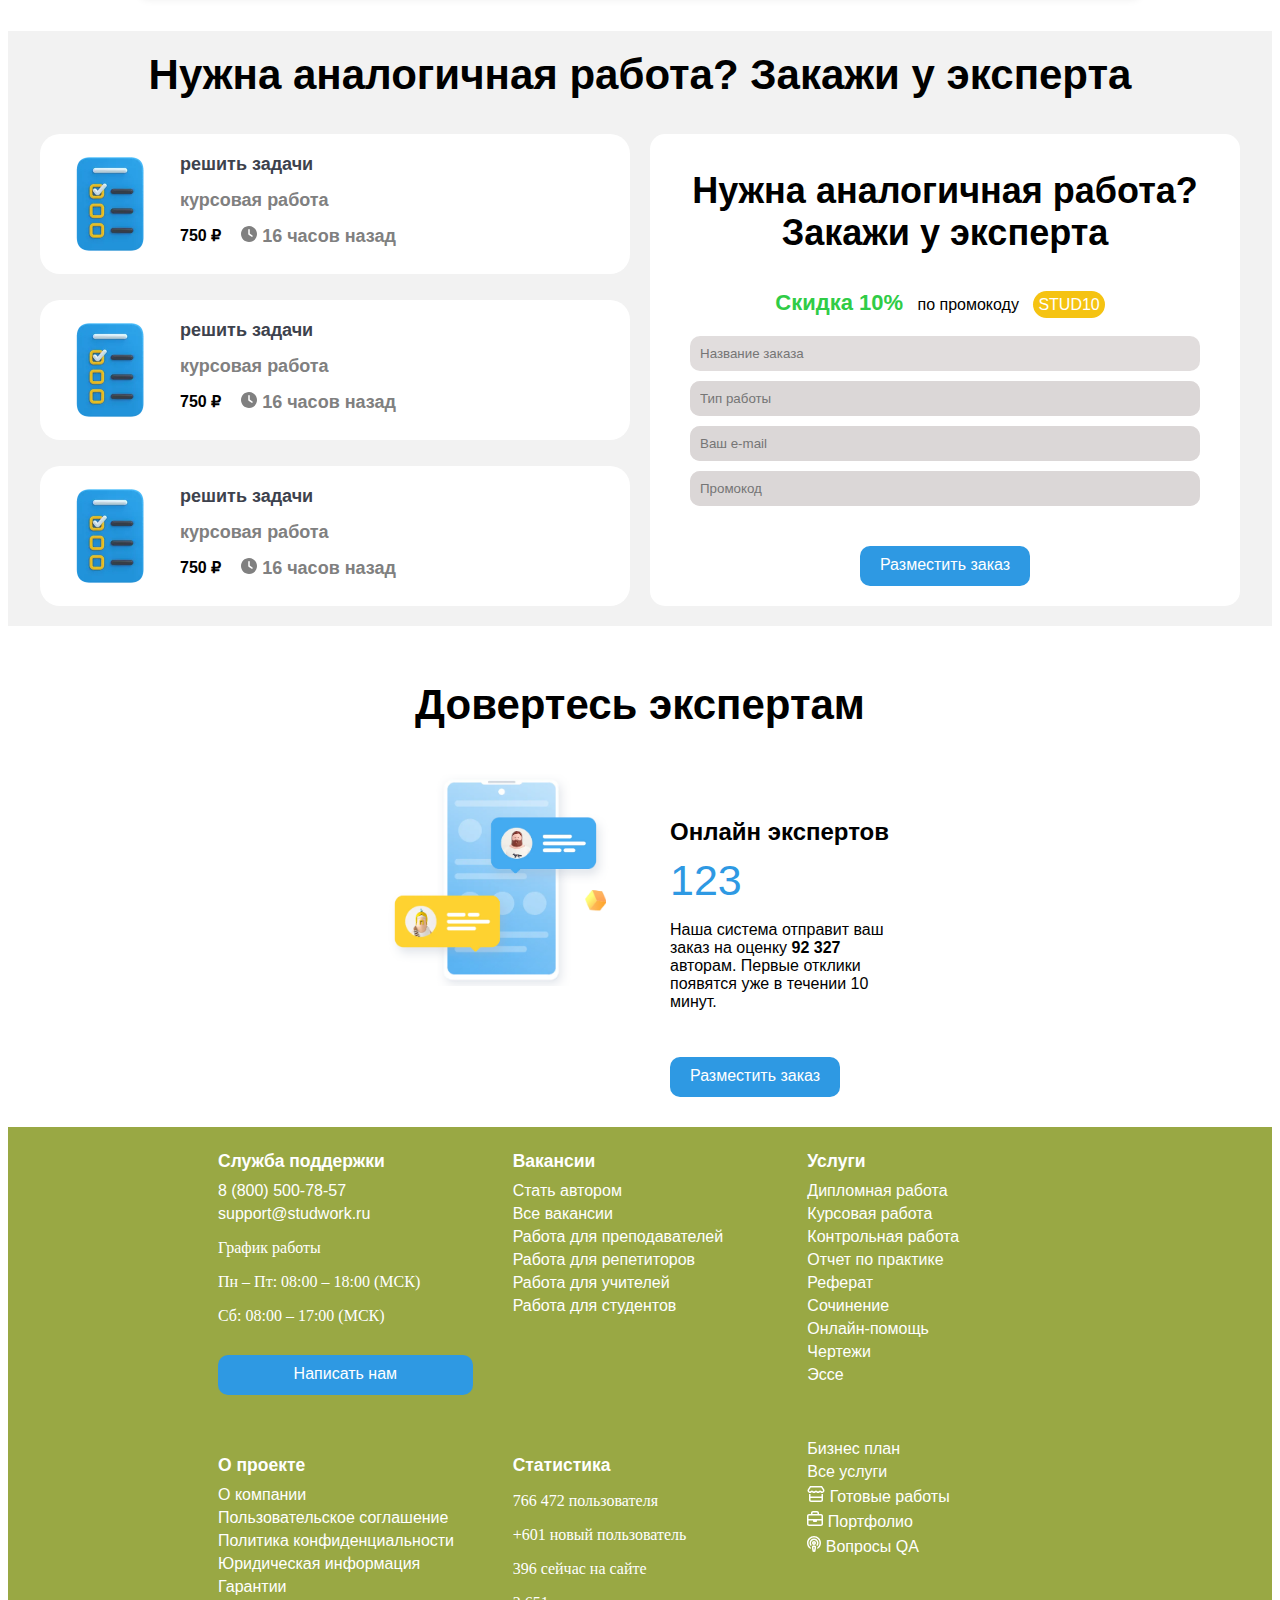
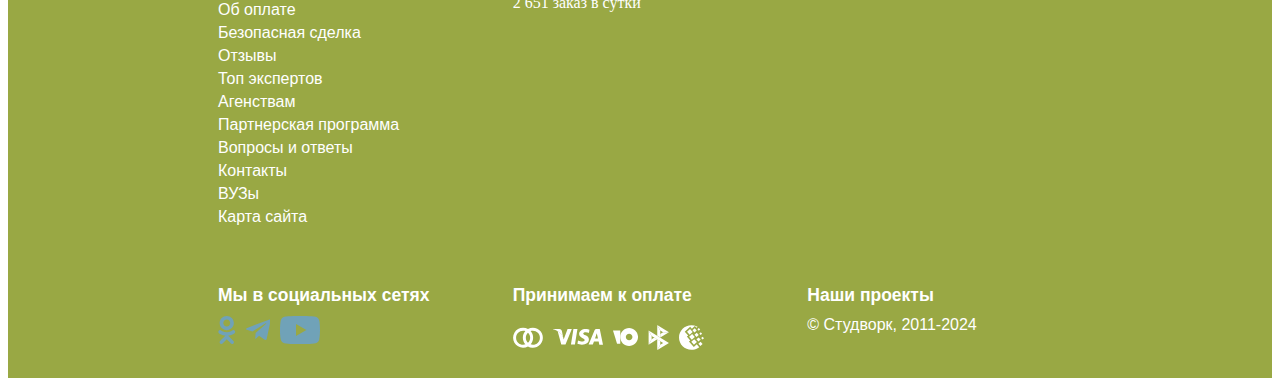
==== commit 39c8a5cc: "added orders" ====
--- a/index.html
+++ b/index.html
@@ -499,7 +499,7 @@
                     <span style="font-size: 22px; color: #808080;">средняя оценка</span>
                 </div>
             </div>
-            <div class="block-reviews-site">
+            <div class="block-reviews-site" style="display: block;width: 800px;">
                 <div class="reviews">
                     <div class="review">
                         <span>03.12.2024</span>
--- a/styles/styles.css
+++ b/styles/styles.css
@@ -467,6 +467,7 @@
     display: flex;
     gap: 20px; 
     justify-content: space-between;
+    margin-bottom: 30px;
 }
 
 .review {
